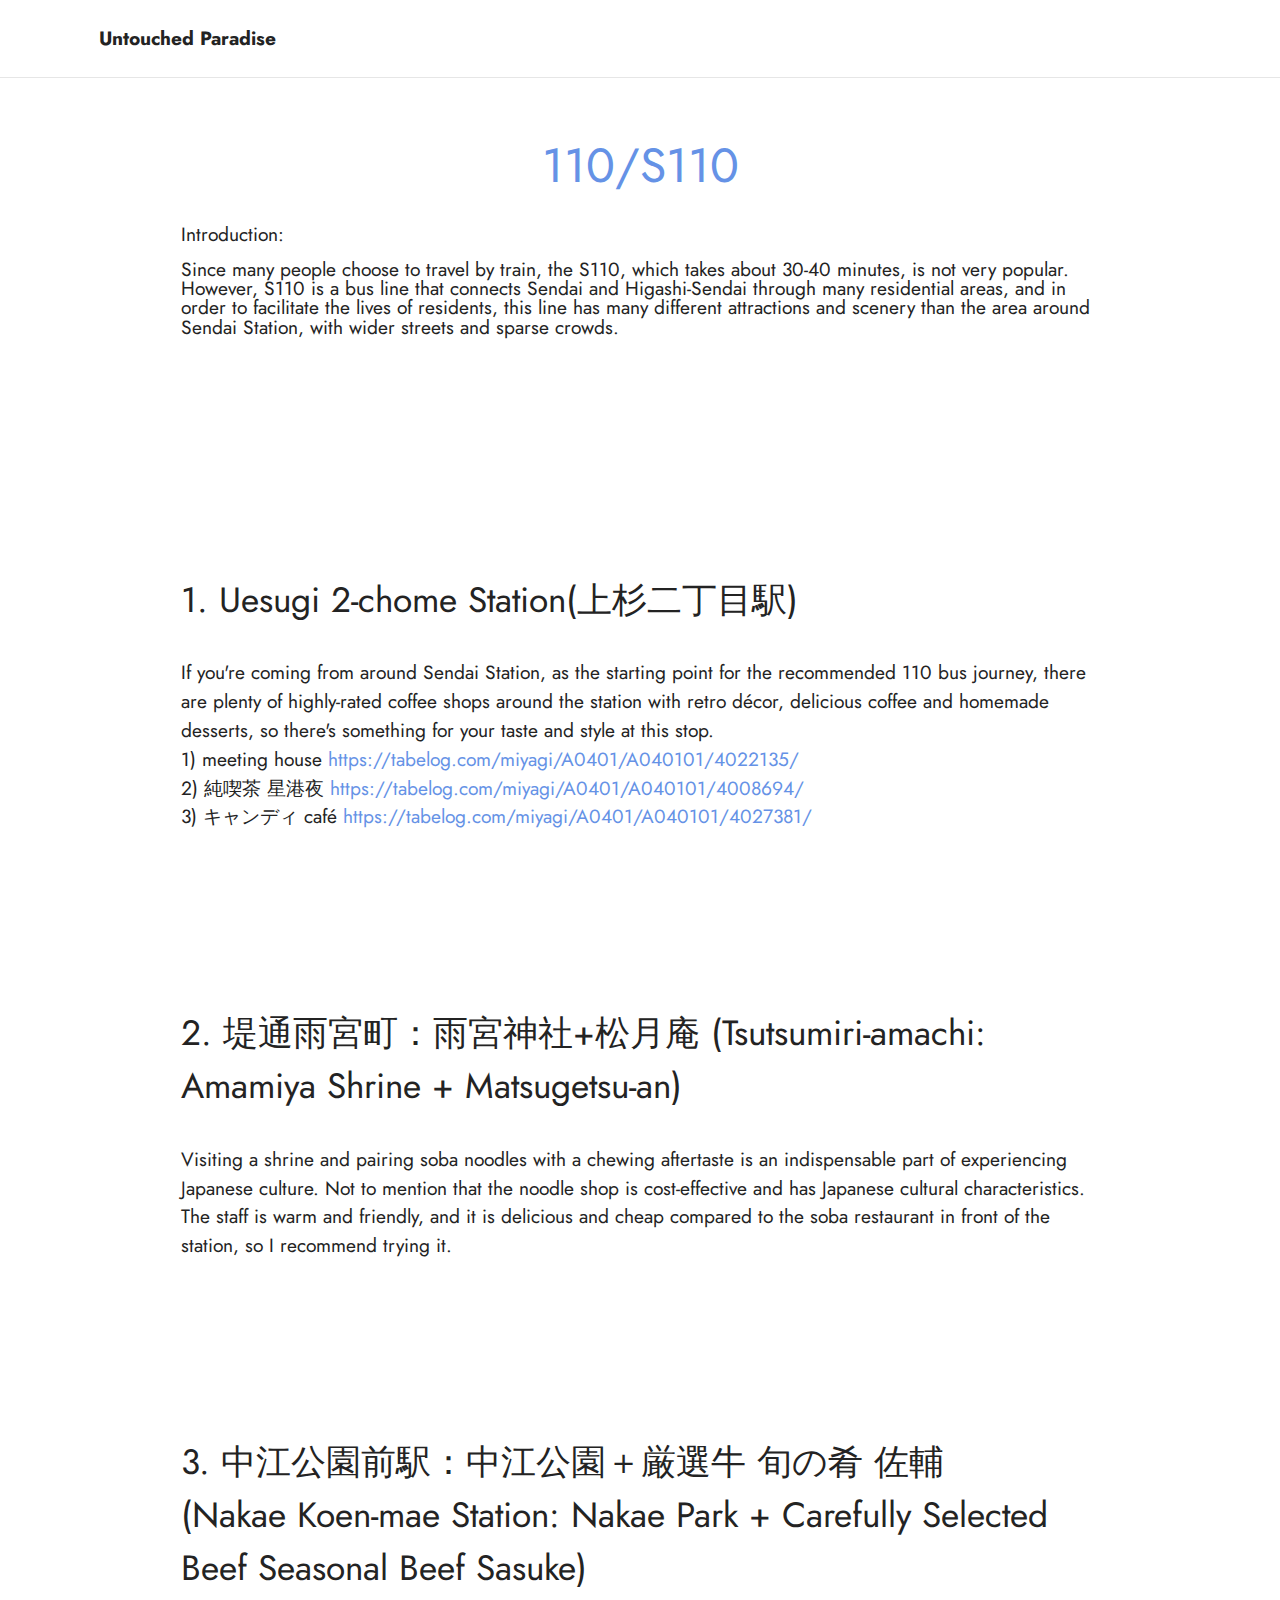
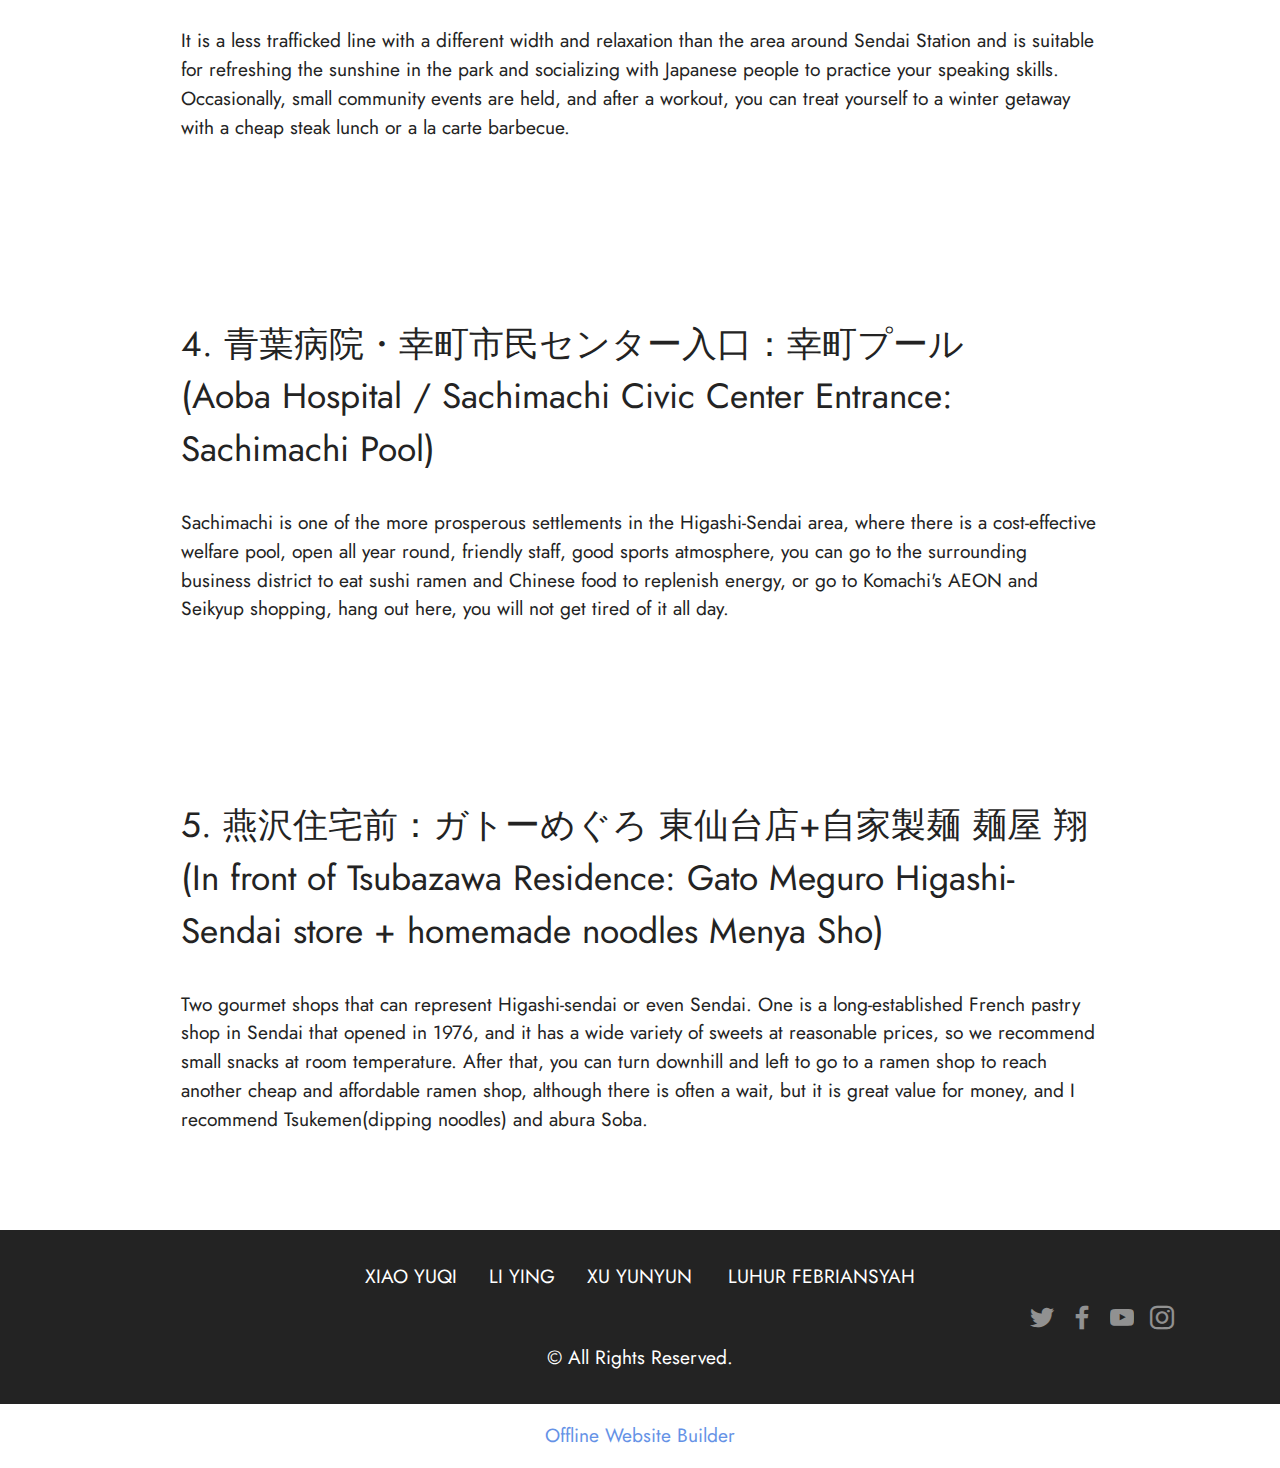
==== 110.html @ 41c0c8b9 "Add files via upload" ====
<!DOCTYPE html>
<html  >
<head>
  <!-- Site made with Mobirise Website Builder v5.6.5, https://mobirise.com -->
  <meta charset="UTF-8">
  <meta http-equiv="X-UA-Compatible" content="IE=edge">
  <meta name="generator" content="Mobirise v5.6.5, mobirise.com">
  <meta name="twitter:card" content="summary_large_image"/>
  <meta name="twitter:image:src" content="">
  <meta property="og:image" content="">
  <meta name="twitter:title" content="110">
  <meta name="viewport" content="width=device-width, initial-scale=1, minimum-scale=1">
  <link rel="shortcut icon" href="assets/images/mbr-181x181.png" type="image/x-icon">
  <meta name="description" content="">
  
  
  <title>110</title>
  <link rel="stylesheet" href="assets/bootstrap/css/bootstrap.min.css">
  <link rel="stylesheet" href="assets/bootstrap/css/bootstrap-grid.min.css">
  <link rel="stylesheet" href="assets/bootstrap/css/bootstrap-reboot.min.css">
  <link rel="stylesheet" href="assets/dropdown/css/style.css">
  <link rel="stylesheet" href="assets/socicon/css/styles.css">
  <link rel="stylesheet" href="assets/theme/css/style.css">
  <link rel="preload" href="https://fonts.googleapis.com/css?family=Jost:100,200,300,400,500,600,700,800,900,100i,200i,300i,400i,500i,600i,700i,800i,900i&display=swap" as="style" onload="this.onload=null;this.rel='stylesheet'">
  <noscript><link rel="stylesheet" href="https://fonts.googleapis.com/css?family=Jost:100,200,300,400,500,600,700,800,900,100i,200i,300i,400i,500i,600i,700i,800i,900i&display=swap"></noscript>
  <link rel="preload" as="style" href="assets/mobirise/css/mbr-additional.css"><link rel="stylesheet" href="assets/mobirise/css/mbr-additional.css" type="text/css">
  
  
  
  
</head>
<body>
  
  <section data-bs-version="5.1" class="menu cid-s48OLK6784" once="menu" id="menu1-2m">
    
    <nav class="navbar navbar-dropdown navbar-fixed-top navbar-expand-lg">
        <div class="container">
            <div class="navbar-brand">
                <span class="navbar-logo">
                    
                        <a href="#top"><img src="assets/images/mbr-181x181.png" alt="" style="height: 3.8rem;"></a>
                    
                </span>
                <span class="navbar-caption-wrap"><a class="navbar-caption text-black text-primary display-7" href="#top">Untouched Paradise</a></span>
            </div>
            <button class="navbar-toggler" type="button" data-toggle="collapse" data-bs-toggle="collapse" data-target="#navbarSupportedContent" data-bs-target="#navbarSupportedContent" aria-controls="navbarNavAltMarkup" aria-expanded="false" aria-label="Toggle navigation">
                <div class="hamburger">
                    <span></span>
                    <span></span>
                    <span></span>
                    <span></span>
                </div>
            </button>
            <div class="collapse navbar-collapse" id="navbarSupportedContent">
                <ul class="navbar-nav nav-dropdown nav-right" data-app-modern-menu="true"><li class="nav-item"><a class="nav-link link text-black text-primary display-4" href="#top">TOP</a></li>
                    <li class="nav-item"><a class="nav-link link text-black text-primary display-4" href="index.html#image2-p">STORY</a></li><li class="nav-item"><a class="nav-link link text-black text-primary display-4" href="index.html#content7-w">MISSION</a></li><li class="nav-item"><a class="nav-link link text-black text-primary display-4" href="index.html#map1-k">MAP</a></li></ul>
                
                
            </div>
        </div>
    </nav>

</section>

<section data-bs-version="5.1" class="content4 cid-u1v7vzjQMa" id="content4-2p">
    
    
    <div class="container">
        <div class="row justify-content-center">
            <div class="title col-md-12 col-lg-10">
                <h3 class="mbr-section-title mbr-fonts-style align-center mb-4 display-2">
                    <strong><a href="https://mb.jorudan.co.jp/os/bus/0403/line/1038.html" class="text-primary">110/S110</a></strong></h3>
                <h4 class="mbr-section-subtitle align-center mbr-fonts-style mb-4 display-7"><p>Introduction:</p><p>Since many people choose to travel by train, the S110, which takes about 30-40 minutes, is not very popular. However, S110 is a bus line that connects Sendai and Higashi-Sendai through many residential areas, and in order to facilitate the lives of residents, this line has many different attractions and scenery than the area around Sendai Station, with wider streets and sparse crowds.</p><div><br></div><p></p></h4>
                
            </div>
        </div>
    </div>
</section>

<section data-bs-version="5.1" class="content5 cid-u1v7sGSRBO" id="content5-2o">
    
    <div class="container">
        <div class="row justify-content-center">
            <div class="col-md-12 col-lg-10">
                
                <h4 class="mbr-section-subtitle mbr-fonts-style mb-4 display-5">1.	Uesugi 2-chome Station(上杉二丁目駅)</h4>
                <p class="mbr-text mbr-fonts-style display-7">If you're coming from around Sendai Station, as the starting point for the recommended 110 bus journey, there are plenty of highly-rated coffee shops around the station with retro décor, delicious coffee and homemade desserts, so there's something for your taste and style at this stop. 
<br>1)	meeting house   <a href="https://tabelog.com/miyagi/A0401/A040101/4022135/" class="text-primary">https://tabelog.com/miyagi/A0401/A040101/4022135/</a>
<br>2)	純喫茶 星港夜   <a href="https://tabelog.com/miyagi/A0401/A040101/4008694/" class="text-primary">https://tabelog.com/miyagi/A0401/A040101/4008694/</a>
<br>3)	キャンディ café   <a href="https://tabelog.com/miyagi/A0401/A040101/4027381/ " class="text-primary">https://tabelog.com/miyagi/A0401/A040101/4027381/&nbsp;</a><br></p>
            </div>
        </div>
    </div>
</section>

<section data-bs-version="5.1" class="content5 cid-u1v7VCJFNZ" id="content5-2q">
    
    <div class="container">
        <div class="row justify-content-center">
            <div class="col-md-12 col-lg-10">
                
                <h4 class="mbr-section-subtitle mbr-fonts-style mb-4 display-5">2.	堤通雨宮町：雨宮神社+松月庵 (Tsutsumiri-amachi: Amamiya Shrine + Matsugetsu-an)</h4>
                <p class="mbr-text mbr-fonts-style display-7">
                    Visiting a shrine and pairing soba noodles with a chewing aftertaste is an indispensable part of experiencing Japanese culture. Not to mention that the noodle shop is cost-effective and has Japanese cultural characteristics. The staff is warm and friendly, and it is delicious and cheap compared to the soba restaurant in front of the station, so I recommend trying it.</p>
            </div>
        </div>
    </div>
</section>

<section data-bs-version="5.1" class="content5 cid-u1v83ZISQ9" id="content5-2r">
    
    <div class="container">
        <div class="row justify-content-center">
            <div class="col-md-12 col-lg-10">
                
                <h4 class="mbr-section-subtitle mbr-fonts-style mb-4 display-5">3.	中江公園前駅：中江公園＋厳選牛 旬の肴 佐輔
<div>(Nakae Koen-mae Station: Nakae Park + Carefully Selected Beef Seasonal Beef Sasuke)</div></h4>
                <p class="mbr-text mbr-fonts-style display-7">
                    It is a less trafficked line with a different width and relaxation than the area around Sendai Station and is suitable for refreshing the sunshine in the park and socializing with Japanese people to practice your speaking skills. Occasionally, small community events are held, and after a workout, you can treat yourself to a winter getaway with a cheap steak lunch or a la carte barbecue. </p>
            </div>
        </div>
    </div>
</section>

<section data-bs-version="5.1" class="content5 cid-u1v8bd5jfB" id="content5-2s">
    
    <div class="container">
        <div class="row justify-content-center">
            <div class="col-md-12 col-lg-10">
                
                <h4 class="mbr-section-subtitle mbr-fonts-style mb-4 display-5">4.	青葉病院・幸町市民センター入口：幸町プール　
<div>(Aoba Hospital / Sachimachi Civic Center Entrance: Sachimachi Pool)</div></h4>
                <p class="mbr-text mbr-fonts-style display-7">
                    Sachimachi is one of the more prosperous settlements in the Higashi-Sendai area, where there is a cost-effective welfare pool, open all year round, friendly staff, good sports atmosphere, you can go to the surrounding business district to eat sushi ramen and Chinese food to replenish energy, or go to Komachi's AEON and Seikyup shopping, hang out here, you will not get tired of it all day.</p>
            </div>
        </div>
    </div>
</section>

<section data-bs-version="5.1" class="content5 cid-u1v8gVzqXH" id="content5-2t">
    
    <div class="container">
        <div class="row justify-content-center">
            <div class="col-md-12 col-lg-10">
                
                <h4 class="mbr-section-subtitle mbr-fonts-style mb-4 display-5">5.	燕沢住宅前：ガトーめぐろ 東仙台店+自家製麺 麺屋 翔
<div>(In front of Tsubazawa Residence: Gato Meguro Higashi-Sendai store + homemade noodles Menya Sho)</div></h4>
                <p class="mbr-text mbr-fonts-style display-7">
                    Two gourmet shops that can represent Higashi-sendai or even Sendai. One is a long-established French pastry shop in Sendai that opened in 1976, and it has a wide variety of sweets at reasonable prices, so we recommend small snacks at room temperature. After that, you can turn downhill and left to go to a ramen shop to reach another cheap and affordable ramen shop, although there is often a wait, but it is great value for money, and I recommend Tsukemen(dipping noodles) and abura Soba.</p>
            </div>
        </div>
    </div>
</section>

<section data-bs-version="5.1" class="footer3 cid-s48P1Icc8J" once="footers" id="footer3-2n">

    

    

    <div class="container">
        <div class="media-container-row align-center mbr-white">
            <div class="row row-links">
                <ul class="foot-menu">
                    
                    
                    
                    
                    
                <li class="foot-menu-item mbr-fonts-style display-7">XIAO YUQI
</li><li class="foot-menu-item mbr-fonts-style display-7">LI YING
</li><li class="foot-menu-item mbr-fonts-style display-7">XU YUNYUN&nbsp; &nbsp; &nbsp; LUHUR FEBRIANSYAH</li></ul>
            </div>
            <div class="row social-row">
                <div class="social-list align-right pb-2">
                    
                    
                    
                    
                    
                    
                <div class="soc-item">
                        <a href="https://twitter.com/mobirise" target="_blank">
                            <span class="socicon-twitter socicon mbr-iconfont mbr-iconfont-social"></span>
                        </a>
                    </div><div class="soc-item">
                        <a href="https://www.facebook.com/" target="_blank">
                            <span class="mbr-iconfont mbr-iconfont-social socicon-facebook socicon"></span>
                        </a>
                    </div><div class="soc-item">
                        <a href="https://www.youtube.com/" target="_blank">
                            <span class="mbr-iconfont mbr-iconfont-social socicon-youtube socicon"></span>
                        </a>
                    </div><div class="soc-item">
                        <a href="https://instagram.com" target="_blank">
                            <span class="mbr-iconfont mbr-iconfont-social socicon-instagram socicon"></span>
                        </a>
                    </div></div>
            </div>
            <div class="row row-copirayt">
                <p class="mbr-text mb-0 mbr-fonts-style mbr-white align-center display-7">
                    © All Rights Reserved.
                </p>
            </div>
        </div>
    </div>
</section><section class="display-7" style="padding: 0;align-items: center;justify-content: center;flex-wrap: wrap;    align-content: center;display: flex;position: relative;height: 4rem;"><a href="https://mobiri.se/2758555" style="flex: 1 1;height: 4rem;position: absolute;width: 100%;z-index: 1;"><img alt="" style="height: 4rem;" src="[data-uri]"></a><p style="margin: 0;text-align: center;" class="display-7">&#8204;</p><a style="z-index:1" href="https://mobirise.com/offline-website-builder.html">Offline Website Builder</a></section><script src="assets/bootstrap/js/bootstrap.bundle.min.js"></script>  <script src="assets/smoothscroll/smooth-scroll.js"></script>  <script src="assets/ytplayer/index.js"></script>  <script src="assets/dropdown/js/navbar-dropdown.js"></script>  <script src="assets/theme/js/script.js"></script>  
  
  
</body>
</html>
---- assets/dropdown/css/style.css ----
.navbar-dropdown {
  left: 0;
  padding: 0;
  position: absolute;
  right: 0;
  top: 0;
  transition: all 0.45s ease;
  z-index: 1030;
  background: #282828; }
  .navbar-dropdown .navbar-logo {
    margin-right: 0.8rem;
    transition: margin 0.3s ease-in-out;
    vertical-align: middle; }
    .navbar-dropdown .navbar-logo img {
      height: 3.125rem;
      transition: all 0.3s ease-in-out; }
    .navbar-dropdown .navbar-logo.mbr-iconfont {
      font-size: 3.125rem;
      line-height: 3.125rem; }
  .navbar-dropdown .navbar-caption {
    font-weight: 700;
    white-space: normal;
    vertical-align: -4px;
    line-height: 3.125rem !important; }
    .navbar-dropdown .navbar-caption, .navbar-dropdown .navbar-caption:hover {
      color: inherit;
      text-decoration: none; }
  .navbar-dropdown .mbr-iconfont + .navbar-caption {
    vertical-align: -1px; }
  .navbar-dropdown.navbar-fixed-top {
    position: fixed; }
  .navbar-dropdown .navbar-brand span {
    vertical-align: -4px; }
  .navbar-dropdown.bg-color.transparent {
    background: none; }
  .navbar-dropdown.navbar-short .navbar-brand {
    padding: 0.625rem 0; }
    .navbar-dropdown.navbar-short .navbar-brand span {
      vertical-align: -1px; }
  .navbar-dropdown.navbar-short .navbar-caption {
    line-height: 2.375rem !important;
    vertical-align: -2px; }
  .navbar-dropdown.navbar-short .navbar-logo {
    margin-right: 0.5rem; }
    .navbar-dropdown.navbar-short .navbar-logo img {
      height: 2.375rem; }
    .navbar-dropdown.navbar-short .navbar-logo.mbr-iconfont {
      font-size: 2.375rem;
      line-height: 2.375rem; }
  .navbar-dropdown.navbar-short .mbr-table-cell {
    height: 3.625rem; }
  .navbar-dropdown .navbar-close {
    left: 0.6875rem;
    position: fixed;
    top: 0.75rem;
    z-index: 1000; }
  .navbar-dropdown .hamburger-icon {
    content: "";
    display: inline-block;
    vertical-align: middle;
    width: 16px;
    -webkit-box-shadow: 0 -6px 0 1px #282828,0 0 0 1px #282828,0 6px 0 1px #282828;
    -moz-box-shadow: 0 -6px 0 1px #282828,0 0 0 1px #282828,0 6px 0 1px #282828;
    box-shadow: 0 -6px 0 1px #282828,0 0 0 1px #282828,0 6px 0 1px #282828; }

.dropdown-menu .dropdown-toggle[data-toggle="dropdown-submenu"]::after {
  border-bottom: 0.35em solid transparent;
  border-left: 0.35em solid;
  border-right: 0;
  border-top: 0.35em solid transparent;
  margin-left: 0.3rem; }

.dropdown-menu .dropdown-item:focus {
  outline: 0; }

.nav-dropdown {
  font-size: 0.75rem;
  font-weight: 500;
  height: auto !important; }
  .nav-dropdown .nav-btn {
    padding-left: 1rem; }
  .nav-dropdown .link {
    margin: .667em 1.667em;
    font-weight: 500;
    padding: 0;
    transition: color .2s ease-in-out; }
    .nav-dropdown .link.dropdown-toggle {
      margin-right: 2.583em; }
      .nav-dropdown .link.dropdown-toggle::after {
        margin-left: .25rem;
        border-top: 0.35em solid;
        border-right: 0.35em solid transparent;
        border-left: 0.35em solid transparent;
        border-bottom: 0; }
      .nav-dropdown .link.dropdown-toggle[aria-expanded="true"] {
        margin: 0;
        padding: 0.667em 3.263em  0.667em 1.667em; }
  .nav-dropdown .link::after,
  .nav-dropdown .dropdown-item::after {
    color: inherit; }
  .nav-dropdown .btn {
    font-size: 0.75rem;
    font-weight: 700;
    letter-spacing: 0;
    margin-bottom: 0;
    padding-left: 1.25rem;
    padding-right: 1.25rem; }
  .nav-dropdown .dropdown-menu {
    border-radius: 0;
    border: 0;
    left: 0;
    margin: 0;
    padding-bottom: 1.25rem;
    padding-top: 1.25rem;
    position: relative; }
  .nav-dropdown .dropdown-submenu {
    margin-left: 0.125rem;
    top: 0; }
  .nav-dropdown .dropdown-item {
    font-weight: 500;
    line-height: 2;
    padding: 0.3846em 4.615em 0.3846em 1.5385em;
    position: relative;
    transition: color .2s ease-in-out, background-color .2s ease-in-out; }
    .nav-dropdown .dropdown-item::after {
      margin-top: -0.3077em;
      position: absolute;
      right: 1.1538em;
      top: 50%; }
    .nav-dropdown .dropdown-item:focus, .nav-dropdown .dropdown-item:hover {
      background: none; }

@media (max-width: 767px) {
  .nav-dropdown.navbar-toggleable-sm {
    bottom: 0;
    display: none;
    left: 0;
    overflow-x: hidden;
    position: fixed;
    top: 0;
    transform: translateX(-100%);
    -ms-transform: translateX(-100%);
    -webkit-transform: translateX(-100%);
    width: 18.75rem;
    z-index: 999; } }
.nav-dropdown.navbar-toggleable-xl {
  bottom: 0;
  display: none;
  left: 0;
  overflow-x: hidden;
  position: fixed;
  top: 0;
  transform: translateX(-100%);
  -ms-transform: translateX(-100%);
  -webkit-transform: translateX(-100%);
  width: 18.75rem;
  z-index: 999; }

.nav-dropdown-sm {
  display: block !important;
  overflow-x: hidden;
  overflow: auto;
  padding-top: 3.875rem; }
  .nav-dropdown-sm::after {
    content: "";
    display: block;
    height: 3rem;
    width: 100%; }
  .nav-dropdown-sm.collapse.in ~ .navbar-close {
    display: block !important; }
  .nav-dropdown-sm.collapsing, .nav-dropdown-sm.collapse.in {
    transform: translateX(0);
    -ms-transform: translateX(0);
    -webkit-transform: translateX(0);
    transition: all 0.25s ease-out;
    -webkit-transition: all 0.25s ease-out;
    background: #282828; }
  .nav-dropdown-sm.collapsing[aria-expanded="false"] {
    transform: translateX(-100%);
    -ms-transform: translateX(-100%);
    -webkit-transform: translateX(-100%); }
  .nav-dropdown-sm .nav-item {
    display: block;
    margin-left: 0 !important;
    padding-left: 0; }
  .nav-dropdown-sm .link,
  .nav-dropdown-sm .dropdown-item {
    border-top: 1px dotted rgba(255, 255, 255, 0.1);
    font-size: 0.8125rem;
    line-height: 1.6;
    margin: 0 !important;
    padding: 0.875rem 2.4rem 0.875rem 1.5625rem !important;
    position: relative;
    white-space: normal; }
    .nav-dropdown-sm .link:focus, .nav-dropdown-sm .link:hover,
    .nav-dropdown-sm .dropdown-item:focus,
    .nav-dropdown-sm .dropdown-item:hover {
      background: rgba(0, 0, 0, 0.2) !important;
      color: #c0a375; }
  .nav-dropdown-sm .nav-btn {
    position: relative;
    padding: 1.5625rem 1.5625rem 0 1.5625rem; }
    .nav-dropdown-sm .nav-btn::before {
      border-top: 1px dotted rgba(255, 255, 255, 0.1);
      content: "";
      left: 0;
      position: absolute;
      top: 0;
      width: 100%; }
    .nav-dropdown-sm .nav-btn + .nav-btn {
      padding-top: 0.625rem; }
      .nav-dropdown-sm .nav-btn + .nav-btn::before {
        display: none; }
  .nav-dropdown-sm .btn {
    padding: 0.625rem 0; }
  .nav-dropdown-sm .dropdown-toggle[data-toggle="dropdown-submenu"]::after {
    margin-left: .25rem;
    border-top: 0.35em solid;
    border-right: 0.35em solid transparent;
    border-left: 0.35em solid transparent;
    border-bottom: 0; }
  .nav-dropdown-sm .dropdown-toggle[data-toggle="dropdown-submenu"][aria-expanded="true"]::after {
    border-top: 0;
    border-right: 0.35em solid transparent;
    border-left: 0.35em solid transparent;
    border-bottom: 0.35em solid; }
  .nav-dropdown-sm .dropdown-menu {
    margin: 0;
    padding: 0;
    position: relative;
    top: 0;
    left: 0;
    width: 100%;
    border: 0;
    float: none;
    border-radius: 0;
    background: none; }
  .nav-dropdown-sm .dropdown-submenu {
    left: 100%;
    margin-left: 0.125rem;
    margin-top: -1.25rem;
    top: 0; }

.navbar-toggleable-sm .nav-dropdown .dropdown-menu {
  position: absolute; }

.navbar-toggleable-sm .nav-dropdown .dropdown-submenu {
  left: 100%;
  margin-left: 0.125rem;
  margin-top: -1.25rem;
  top: 0; }

.navbar-toggleable-sm.opened .nav-dropdown .dropdown-menu {
  position: relative; }

.navbar-toggleable-sm.opened .nav-dropdown .dropdown-submenu {
  left: 0;
  margin-left: 00rem;
  margin-top: 0rem;
  top: 0; }

.is-builder .nav-dropdown.collapsing {
  transition: none !important; }
---- assets/socicon/css/styles.css ----
@charset "UTF-8";

@font-face {
  font-family: 'Socicon';
  src:  url('../fonts/socicon.eot');
  src:  url('../fonts/socicon.eot?#iefix') format('embedded-opentype'),
    url('../fonts/socicon.woff2') format('woff2'),
    url('../fonts/socicon.ttf') format('truetype'),
    url('../fonts/socicon.woff') format('woff'),
    url('../fonts/socicon.svg#socicon') format('svg');
  font-weight: normal;
  font-style: normal;
  font-display: swap;
}

[data-icon]:before {
  font-family: "socicon" !important;
  content: attr(data-icon);
  font-style: normal !important;
  font-weight: normal !important;
  font-variant: normal !important;
  text-transform: none !important;
  speak: none;
  line-height: 1;
  -webkit-font-smoothing: antialiased;
  -moz-osx-font-smoothing: grayscale;
}

[class^="socicon-"], [class*=" socicon-"] {
  /* use !important to prevent issues with browser extensions that change fonts */
  font-family: 'Socicon' !important;
  speak: none;
  font-style: normal;
  font-weight: normal;
  font-variant: normal;
  text-transform: none;
  line-height: 1;

  /* Better Font Rendering =========== */
  -webkit-font-smoothing: antialiased;
  -moz-osx-font-smoothing: grayscale;
}

.socicon-eitaa:before {
  content: "\e97c";
}
.socicon-soroush:before {
  content: "\e97d";
}
.socicon-bale:before {
  content: "\e97e";
}
.socicon-zazzle:before {
  content: "\e97b";
}
.socicon-society6:before {
  content: "\e97a";
}
.socicon-redbubble:before {
  content: "\e979";
}
.socicon-avvo:before {
  content: "\e978";
}
.socicon-stitcher:before {
  content: "\e977";
}
.socicon-googlehangouts:before {
  content: "\e974";
}
.socicon-dlive:before {
  content: "\e975";
}
.socicon-vsco:before {
  content: "\e976";
}
.socicon-flipboard:before {
  content: "\e973";
}
.socicon-ubuntu:before {
  content: "\e958";
}
.socicon-artstation:before {
  content: "\e959";
}
.socicon-invision:before {
  content: "\e95a";
}
.socicon-torial:before {
  content: "\e95b";
}
.socicon-collectorz:before {
  content: "\e95c";
}
.socicon-seenthis:before {
  content: "\e95d";
}
.socicon-googleplaymusic:before {
  content: "\e95e";
}
.socicon-debian:before {
  content: "\e95f";
}
.socicon-filmfreeway:before {
  content: "\e960";
}
.socicon-gnome:before {
  content: "\e961";
}
.socicon-itchio:before {
  content: "\e962";
}
.socicon-jamendo:before {
  content: "\e963";
}
.socicon-mix:before {
  content: "\e964";
}
.socicon-sharepoint:before {
  content: "\e965";
}
.socicon-tinder:before {
  content: "\e966";
}
.socicon-windguru:before {
  content: "\e967";
}
.socicon-cdbaby:before {
  content: "\e968";
}
.socicon-elementaryos:before {
  content: "\e969";
}
.socicon-stage32:before {
  content: "\e96a";
}
.socicon-tiktok:before {
  content: "\e96b";
}
.socicon-gitter:before {
  content: "\e96c";
}
.socicon-letterboxd:before {
  content: "\e96d";
}
.socicon-threema:before {
  content: "\e96e";
}
.socicon-splice:before {
  content: "\e96f";
}
.socicon-metapop:before {
  content: "\e970";
}
.socicon-naver:before {
  content: "\e971";
}
.socicon-remote:before {
  content: "\e972";
}
.socicon-internet:before {
  content: "\e957";
}
.socicon-moddb:before {
  content: "\e94b";
}
.socicon-indiedb:before {
  content: "\e94c";
}
.socicon-traxsource:before {
  content: "\e94d";
}
.socicon-gamefor:before {
  content: "\e94e";
}
.socicon-pixiv:before {
  content: "\e94f";
}
.socicon-myanimelist:before {
  content: "\e950";
}
.socicon-blackberry:before {
  content: "\e951";
}
.socicon-wickr:before {
  content: "\e952";
}
.socicon-spip:before {
  content: "\e953";
}
.socicon-napster:before {
  content: "\e954";
}
.socicon-beatport:before {
  content: "\e955";
}
.socicon-hackerone:before {
  content: "\e956";
}
.socicon-hackernews:before {
  content: "\e946";
}
.socicon-smashwords:before {
  content: "\e947";
}
.socicon-kobo:before {
  content: "\e948";
}
.socicon-bookbub:before {
  content: "\e949";
}
.socicon-mailru:before {
  content: "\e94a";
}
.socicon-gitlab:before {
  content: "\e945";
}
.socicon-instructables:before {
  content: "\e944";
}
.socicon-portfolio:before {
  content: "\e943";
}
.socicon-codered:before {
  content: "\e940";
}
.socicon-origin:before {
  content: "\e941";
}
.socicon-nextdoor:before {
  content: "\e942";
}
.socicon-udemy:before {
  content: "\e93f";
}
.socicon-livemaster:before {
  content: "\e93e";
}
.socicon-crunchbase:before {
  content: "\e93b";
}
.socicon-homefy:before {
  content: "\e93c";
}
.socicon-calendly:before {
  content: "\e93d";
}
.socicon-realtor:before {
  content: "\e90f";
}
.socicon-tidal:before {
  content: "\e910";
}
.socicon-qobuz:before {
  content: "\e911";
}
.socicon-natgeo:before {
  content: "\e912";
}
.socicon-mastodon:before {
  content: "\e913";
}
.socicon-unsplash:before {
  content: "\e914";
}
.socicon-homeadvisor:before {
  content: "\e915";
}
.socicon-angieslist:before {
  content: "\e916";
}
.socicon-codepen:before {
  content: "\e917";
}
.socicon-slack:before {
  content: "\e918";
}
.socicon-openaigym:before {
  content: "\e919";
}
.socicon-logmein:before {
  content: "\e91a";
}
.socicon-fiverr:before {
  content: "\e91b";
}
.socicon-gotomeeting:before {
  content: "\e91c";
}
.socicon-aliexpress:before {
  content: "\e91d";
}
.socicon-guru:before {
  content: "\e91e";
}
.socicon-appstore:before {
  content: "\e91f";
}
.socicon-homes:before {
  content: "\e920";
}
.socicon-zoom:before {
  content: "\e921";
}
.socicon-alibaba:before {
  content: "\e922";
}
.socicon-craigslist:before {
  content: "\e923";
}
.socicon-wix:before {
  content: "\e924";
}
.socicon-redfin:before {
  content: "\e925";
}
.socicon-googlecalendar:before {
  content: "\e926";
}
.socicon-shopify:before {
  content: "\e927";
}
.socicon-freelancer:before {
  content: "\e928";
}
.socicon-seedrs:before {
  content: "\e929";
}
.socicon-bing:before {
  content: "\e92a";
}
.socicon-doodle:before {
  content: "\e92b";
}
.socicon-bonanza:before {
  content: "\e92c";
}
.socicon-squarespace:before {
  content: "\e92d";
}
.socicon-toptal:before {
  content: "\e92e";
}
.socicon-gust:before {
  content: "\e92f";
}
.socicon-ask:before {
  content: "\e930";
}
.socicon-trulia:before {
  content: "\e931";
}
.socicon-loomly:before {
  content: "\e932";
}
.socicon-ghost:before {
  content: "\e933";
}
.socicon-upwork:before {
  content: "\e934";
}
.socicon-fundable:before {
  content: "\e935";
}
.socicon-booking:before {
  content: "\e936";
}
.socicon-googlemaps:before {
  content: "\e937";
}
.socicon-zillow:before {
  content: "\e938";
}
.socicon-niconico:before {
  content: "\e939";
}
.socicon-toneden:before {
  content: "\e93a";
}
.socicon-augment:before {
  content: "\e908";
}
.socicon-bitbucket:before {
  content: "\e909";
}
.socicon-fyuse:before {
  content: "\e90a";
}
.socicon-yt-gaming:before {
  content: "\e90b";
}
.socicon-sketchfab:before {
  content: "\e90c";
}
.socicon-mobcrush:before {
  content: "\e90d";
}
.socicon-microsoft:before {
  content: "\e90e";
}
.socicon-pandora:before {
  content: "\e907";
}
.socicon-messenger:before {
  content: "\e906";
}
.socicon-gamewisp:before {
  content: "\e905";
}
.socicon-bloglovin:before {
  content: "\e904";
}
.socicon-tunein:before {
  content: "\e903";
}
.socicon-gamejolt:before {
  content: "\e901";
}
.socicon-trello:before {
  content: "\e902";
}
.socicon-spreadshirt:before {
  content: "\e900";
}
.socicon-500px:before {
  content: "\e000";
}
.socicon-8tracks:before {
  content: "\e001";
}
.socicon-airbnb:before {
  content: "\e002";
}
.socicon-alliance:before {
  content: "\e003";
}
.socicon-amazon:before {
  content: "\e004";
}
.socicon-amplement:before {
  content: "\e005";
}
.socicon-android:before {
  content: "\e006";
}
.socicon-angellist:before {
  content: "\e007";
}
.socicon-apple:before {
  content: "\e008";
}
.socicon-appnet:before {
  content: "\e009";
}
.socicon-baidu:before {
  content: "\e00a";
}
.socicon-bandcamp:before {
  content: "\e00b";
}
.socicon-battlenet:before {
  content: "\e00c";
}
.socicon-mixer:before {
  content: "\e00d";
}
.socicon-bebee:before {
  content: "\e00e";
}
.socicon-bebo:before {
  content: "\e00f";
}
.socicon-behance:before {
  content: "\e010";
}
.socicon-blizzard:before {
  content: "\e011";
}
.socicon-blogger:before {
  content: "\e012";
}
.socicon-buffer:before {
  content: "\e013";
}
.socicon-chrome:before {
  content: "\e014";
}
.socicon-coderwall:before {
  content: "\e015";
}
.socicon-curse:before {
  content: "\e016";
}
.socicon-dailymotion:before {
  content: "\e017";
}
.socicon-deezer:before {
  content: "\e018";
}
.socicon-delicious:before {
  content: "\e019";
}
.socicon-deviantart:before {
  content: "\e01a";
}
.socicon-diablo:before {
  content: "\e01b";
}
.socicon-digg:before {
  content: "\e01c";
}
.socicon-discord:before {
  content: "\e01d";
}
.socicon-disqus:before {
  content: "\e01e";
}
.socicon-douban:before {
  content: "\e01f";
}
.socicon-draugiem:before {
  content: "\e020";
}
.socicon-dribbble:before {
  content: "\e021";
}
.socicon-drupal:before {
  content: "\e022";
}
.socicon-ebay:before {
  content: "\e023";
}
.socicon-ello:before {
  content: "\e024";
}
.socicon-endomodo:before {
  content: "\e025";
}
.socicon-envato:before {
  content: "\e026";
}
.socicon-etsy:before {
  content: "\e027";
}
.socicon-facebook:before {
  content: "\e028";
}
.socicon-feedburner:before {
  content: "\e029";
}
.socicon-filmweb:before {
  content: "\e02a";
}
.socicon-firefox:before {
  content: "\e02b";
}
.socicon-flattr:before {
  content: "\e02c";
}
.socicon-flickr:before {
  content: "\e02d";
}
.socicon-formulr:before {
  content: "\e02e";
}
.socicon-forrst:before {
  content: "\e02f";
}
.socicon-foursquare:before {
  content: "\e030";
}
.socicon-friendfeed:before {
  content: "\e031";
}
.socicon-github:before {
  content: "\e032";
}
.socicon-goodreads:before {
  content: "\e033";
}
.socicon-google:before {
  content: "\e034";
}
.socicon-googlescholar:before {
  content: "\e035";
}
.socicon-googlegroups:before {
  content: "\e036";
}
.socicon-googlephotos:before {
  content: "\e037";
}
.socicon-googleplus:before {
  content: "\e038";
}
.socicon-grooveshark:before {
  content: "\e039";
}
.socicon-hackerrank:before {
  content: "\e03a";
}
.socicon-hearthstone:before {
  content: "\e03b";
}
.socicon-hellocoton:before {
  content: "\e03c";
}
.socicon-heroes:before {
  content: "\e03d";
}
.socicon-smashcast:before {
  content: "\e03e";
}
.socicon-horde:before {
  content: "\e03f";
}
.socicon-houzz:before {
  content: "\e040";
}
.socicon-icq:before {
  content: "\e041";
}
.socicon-identica:before {
  content: "\e042";
}
.socicon-imdb:before {
  content: "\e043";
}
.socicon-instagram:before {
  content: "\e044";
}
.socicon-issuu:before {
  content: "\e045";
}
.socicon-istock:before {
  content: "\e046";
}
.socicon-itunes:before {
  content: "\e047";
}
.socicon-keybase:before {
  content: "\e048";
}
.socicon-lanyrd:before {
  content: "\e049";
}
.socicon-lastfm:before {
  content: "\e04a";
}
.socicon-line:before {
  content: "\e04b";
}
.socicon-linkedin:before {
  content: "\e04c";
}
.socicon-livejournal:before {
  content: "\e04d";
}
.socicon-lyft:before {
  content: "\e04e";
}
.socicon-macos:before {
  content: "\e04f";
}
.socicon-mail:before {
  content: "\e050";
}
.socicon-medium:before {
  content: "\e051";
}
.socicon-meetup:before {
  content: "\e052";
}
.socicon-mixcloud:before {
  content: "\e053";
}
.socicon-modelmayhem:before {
  content: "\e054";
}
.socicon-mumble:before {
  content: "\e055";
}
.socicon-myspace:before {
  content: "\e056";
}
.socicon-newsvine:before {
  content: "\e057";
}
.socicon-nintendo:before {
  content: "\e058";
}
.socicon-npm:before {
  content: "\e059";
}
.socicon-odnoklassniki:before {
  content: "\e05a";
}
.socicon-openid:before {
  content: "\e05b";
}
.socicon-opera:before {
  content: "\e05c";
}
.socicon-outlook:before {
  content: "\e05d";
}
.socicon-overwatch:before {
  content: "\e05e";
}
.socicon-patreon:before {
  content: "\e05f";
}
.socicon-paypal:before {
  content: "\e060";
}
.socicon-periscope:before {
  content: "\e061";
}
.socicon-persona:before {
  content: "\e062";
}
.socicon-pinterest:before {
  content: "\e063";
}
.socicon-play:before {
  content: "\e064";
}
.socicon-player:before {
  content: "\e065";
}
.socicon-playstation:before {
  content: "\e066";
}
.socicon-pocket:before {
  content: "\e067";
}
.socicon-qq:before {
  content: "\e068";
}
.socicon-quora:before {
  content: "\e069";
}
.socicon-raidcall:before {
  content: "\e06a";
}
.socicon-ravelry:before {
  content: "\e06b";
}
.socicon-reddit:before {
  content: "\e06c";
}
.socicon-renren:before {
  content: "\e06d";
}
.socicon-researchgate:before {
  content: "\e06e";
}
.socicon-residentadvisor:before {
  content: "\e06f";
}
.socicon-reverbnation:before {
  content: "\e070";
}
.socicon-rss:before {
  content: "\e071";
}
.socicon-sharethis:before {
  content: "\e072";
}
.socicon-skype:before {
  content: "\e073";
}
.socicon-slideshare:before {
  content: "\e074";
}
.socicon-smugmug:before {
  content: "\e075";
}
.socicon-snapchat:before {
  content: "\e076";
}
.socicon-songkick:before {
  content: "\e077";
}
.socicon-soundcloud:before {
  content: "\e078";
}
.socicon-spotify:before {
  content: "\e079";
}
.socicon-stackexchange:before {
  content: "\e07a";
}
.socicon-stackoverflow:before {
  content: "\e07b";
}
.socicon-starcraft:before {
  content: "\e07c";
}
.socicon-stayfriends:before {
  content: "\e07d";
}
.socicon-steam:before {
  content: "\e07e";
}
.socicon-storehouse:before {
  content: "\e07f";
}
.socicon-strava:before {
  content: "\e080";
}
.socicon-streamjar:before {
  content: "\e081";
}
.socicon-stumbleupon:before {
  content: "\e082";
}
.socicon-swarm:before {
  content: "\e083";
}
.socicon-teamspeak:before {
  content: "\e084";
}
.socicon-teamviewer:before {
  content: "\e085";
}
.socicon-technorati:before {
  content: "\e086";
}
.socicon-telegram:before {
  content: "\e087";
}
.socicon-tripadvisor:before {
  content: "\e088";
}
.socicon-tripit:before {
  content: "\e089";
}
.socicon-triplej:before {
  content: "\e08a";
}
.socicon-tumblr:before {
  content: "\e08b";
}
.socicon-twitch:before {
  content: "\e08c";
}
.socicon-twitter:before {
  content: "\e08d";
}
.socicon-uber:before {
  content: "\e08e";
}
.socicon-ventrilo:before {
  content: "\e08f";
}
.socicon-viadeo:before {
  content: "\e090";
}
.socicon-viber:before {
  content: "\e091";
}
.socicon-viewbug:before {
  content: "\e092";
}
.socicon-vimeo:before {
  content: "\e093";
}
.socicon-vine:before {
  content: "\e094";
}
.socicon-vkontakte:before {
  content: "\e095";
}
.socicon-warcraft:before {
  content: "\e096";
}
.socicon-wechat:before {
  content: "\e097";
}
.socicon-weibo:before {
  content: "\e098";
}
.socicon-whatsapp:before {
  content: "\e099";
}
.socicon-wikipedia:before {
  content: "\e09a";
}
.socicon-windows:before {
  content: "\e09b";
}
.socicon-wordpress:before {
  content: "\e09c";
}
.socicon-wykop:before {
  content: "\e09d";
}
.socicon-xbox:before {
  content: "\e09e";
}
.socicon-xing:before {
  content: "\e09f";
}
.socicon-yahoo:before {
  content: "\e0a0";
}
.socicon-yammer:before {
  content: "\e0a1";
}
.socicon-yandex:before {
  content: "\e0a2";
}
.socicon-yelp:before {
  content: "\e0a3";
}
.socicon-younow:before {
  content: "\e0a4";
}
.socicon-youtube:before {
  content: "\e0a5";
}
.socicon-zapier:before {
  content: "\e0a6";
}
.socicon-zerply:before {
  content: "\e0a7";
}
.socicon-zomato:before {
  content: "\e0a8";
}
.socicon-zynga:before {
  content: "\e0a9";
}
---- assets/theme/css/style.css ----
@charset "UTF-8";
section {
  background-color: #ffffff;
}

body {
  font-style: normal;
  line-height: 1.5;
  font-weight: 400;
  color: #232323;
  position: relative;
}

button {
  background-color: transparent;
  border-color: transparent;
}

section,
.container,
.container-fluid {
  position: relative;
  word-wrap: break-word;
}

a.mbr-iconfont:hover {
  text-decoration: none;
}

.article .lead p,
.article .lead ul,
.article .lead ol,
.article .lead pre,
.article .lead blockquote {
  margin-bottom: 0;
}

a {
  font-style: normal;
  font-weight: 400;
  cursor: pointer;
}
a, a:hover {
  text-decoration: none;
}

.mbr-section-title {
  font-style: normal;
  line-height: 1.3;
}

.mbr-section-subtitle {
  line-height: 1.3;
}

.mbr-text {
  font-style: normal;
  line-height: 1.7;
}

h1,
h2,
h3,
h4,
h5,
h6,
.display-1,
.display-2,
.display-4,
.display-5,
.display-7,
span,
p,
a {
  line-height: 1;
  word-break: break-word;
  word-wrap: break-word;
  font-weight: 400;
}

b,
strong {
  font-weight: bold;
}

input:-webkit-autofill, input:-webkit-autofill:hover, input:-webkit-autofill:focus, input:-webkit-autofill:active {
  transition-delay: 9999s;
  -webkit-transition-property: background-color, color;
  transition-property: background-color, color;
}

textarea[type=hidden] {
  display: none;
}

section {
  background-position: 50% 50%;
  background-repeat: no-repeat;
  background-size: cover;
}
section .mbr-background-video,
section .mbr-background-video-preview {
  position: absolute;
  bottom: 0;
  left: 0;
  right: 0;
  top: 0;
}

.hidden {
  visibility: hidden;
}

.mbr-z-index20 {
  z-index: 20;
}

/*! Base colors */
.mbr-white {
  color: #ffffff;
}

.mbr-black {
  color: #111111;
}

.mbr-bg-white {
  background-color: #ffffff;
}

.mbr-bg-black {
  background-color: #000000;
}

/*! Text-aligns */
.align-left {
  text-align: left;
}

.align-center {
  text-align: center;
}

.align-right {
  text-align: right;
}

/*! Font-weight  */
.mbr-light {
  font-weight: 300;
}

.mbr-regular {
  font-weight: 400;
}

.mbr-semibold {
  font-weight: 500;
}

.mbr-bold {
  font-weight: 700;
}

/*! Media  */
.media-content {
  flex-basis: 100%;
}

.media-container-row {
  display: flex;
  flex-direction: row;
  flex-wrap: wrap;
  justify-content: center;
  align-content: center;
  align-items: start;
}
.media-container-row .media-size-item {
  width: 400px;
}

.media-container-column {
  display: flex;
  flex-direction: column;
  flex-wrap: wrap;
  justify-content: center;
  align-content: center;
  align-items: stretch;
}
.media-container-column > * {
  width: 100%;
}

@media (min-width: 992px) {
  .media-container-row {
    flex-wrap: nowrap;
  }
}
figure {
  margin-bottom: 0;
  overflow: hidden;
}

figure[mbr-media-size] {
  transition: width 0.1s;
}

img,
iframe {
  display: block;
  width: 100%;
}

.card {
  background-color: transparent;
  border: none;
}

.card-box {
  width: 100%;
}

.card-img {
  text-align: center;
  flex-shrink: 0;
  -webkit-flex-shrink: 0;
}

.media {
  max-width: 100%;
  margin: 0 auto;
}

.mbr-figure {
  align-self: center;
}

.media-container > div {
  max-width: 100%;
}

.mbr-figure img,
.card-img img {
  width: 100%;
}

@media (max-width: 991px) {
  .media-size-item {
    width: auto !important;
  }

  .media {
    width: auto;
  }

  .mbr-figure {
    width: 100% !important;
  }
}
/*! Buttons */
.mbr-section-btn {
  margin-left: -0.6rem;
  margin-right: -0.6rem;
  font-size: 0;
}

.btn {
  font-weight: 600;
  border-width: 1px;
  font-style: normal;
  margin: 0.6rem 0.6rem;
  white-space: normal;
  transition: all 0.2s ease-in-out;
  display: inline-flex;
  align-items: center;
  justify-content: center;
  word-break: break-word;
}

.btn-sm {
  font-weight: 600;
  letter-spacing: 0px;
  transition: all 0.3s ease-in-out;
}

.btn-md {
  font-weight: 600;
  letter-spacing: 0px;
  transition: all 0.3s ease-in-out;
}

.btn-lg {
  font-weight: 600;
  letter-spacing: 0px;
  transition: all 0.3s ease-in-out;
}

.btn-form {
  margin: 0;
}
.btn-form:hover {
  cursor: pointer;
}

nav .mbr-section-btn {
  margin-left: 0rem;
  margin-right: 0rem;
}

/*! Btn icon margin */
.btn .mbr-iconfont,
.btn.btn-sm .mbr-iconfont {
  order: 1;
  cursor: pointer;
  margin-left: 0.5rem;
  vertical-align: sub;
}

.btn.btn-md .mbr-iconfont,
.btn.btn-md .mbr-iconfont {
  margin-left: 0.8rem;
}

.mbr-regular {
  font-weight: 400;
}

.mbr-semibold {
  font-weight: 500;
}

.mbr-bold {
  font-weight: 700;
}

[type=submit] {
  -webkit-appearance: none;
}

/*! Full-screen */
.mbr-fullscreen .mbr-overlay {
  min-height: 100vh;
}

.mbr-fullscreen {
  display: flex;
  display: -moz-flex;
  display: -ms-flex;
  display: -o-flex;
  align-items: center;
  min-height: 100vh;
  padding-top: 3rem;
  padding-bottom: 3rem;
}

/*! Map */
.map {
  height: 25rem;
  position: relative;
}
.map iframe {
  width: 100%;
  height: 100%;
}

/*! Scroll to top arrow */
.mbr-arrow-up {
  bottom: 25px;
  right: 90px;
  position: fixed;
  text-align: right;
  z-index: 5000;
  color: #ffffff;
  font-size: 22px;
}

.mbr-arrow-up a {
  background: rgba(0, 0, 0, 0.2);
  border-radius: 50%;
  color: #fff;
  display: inline-block;
  height: 60px;
  width: 60px;
  border: 2px solid #fff;
  outline-style: none !important;
  position: relative;
  text-decoration: none;
  transition: all 0.3s ease-in-out;
  cursor: pointer;
  text-align: center;
}
.mbr-arrow-up a:hover {
  background-color: rgba(0, 0, 0, 0.4);
}
.mbr-arrow-up a i {
  line-height: 60px;
}

.mbr-arrow-up-icon {
  display: block;
  color: #fff;
}

.mbr-arrow-up-icon::before {
  content: "›";
  display: inline-block;
  font-family: serif;
  font-size: 22px;
  line-height: 1;
  font-style: normal;
  position: relative;
  top: 6px;
  left: -4px;
  transform: rotate(-90deg);
}

/*! Arrow Down */
.mbr-arrow {
  position: absolute;
  bottom: 45px;
  left: 50%;
  width: 60px;
  height: 60px;
  cursor: pointer;
  background-color: rgba(80, 80, 80, 0.5);
  border-radius: 50%;
  transform: translateX(-50%);
}
@media (max-width: 767px) {
  .mbr-arrow {
    display: none;
  }
}
.mbr-arrow > a {
  display: inline-block;
  text-decoration: none;
  outline-style: none;
  -webkit-animation: arrowdown 1.7s ease-in-out infinite;
          animation: arrowdown 1.7s ease-in-out infinite;
  color: #ffffff;
}
.mbr-arrow > a > i {
  position: absolute;
  top: -2px;
  left: 15px;
  font-size: 2rem;
}

#scrollToTop a i::before {
  content: "";
  position: absolute;
  display: block;
  border-bottom: 2.5px solid #fff;
  border-left: 2.5px solid #fff;
  width: 27.8%;
  height: 27.8%;
  left: 50%;
  top: 51%;
  transform: translateY(-30%) translateX(-50%) rotate(135deg);
}

@keyframes arrowdown {
  0% {
    transform: translateY(0px);
  }
  50% {
    transform: translateY(-5px);
  }
  100% {
    transform: translateY(0px);
  }
}
@-webkit-keyframes arrowdown {
  0% {
    transform: translateY(0px);
  }
  50% {
    transform: translateY(-5px);
  }
  100% {
    transform: translateY(0px);
  }
}
@media (max-width: 500px) {
  .mbr-arrow-up {
    left: 0;
    right: 0;
    text-align: center;
  }
}
/*Gradients animation*/
@keyframes gradient-animation {
  from {
    background-position: 0% 100%;
    -webkit-animation-timing-function: ease-in-out;
            animation-timing-function: ease-in-out;
  }
  to {
    background-position: 100% 0%;
    -webkit-animation-timing-function: ease-in-out;
            animation-timing-function: ease-in-out;
  }
}
@-webkit-keyframes gradient-animation {
  from {
    background-position: 0% 100%;
    -webkit-animation-timing-function: ease-in-out;
            animation-timing-function: ease-in-out;
  }
  to {
    background-position: 100% 0%;
    -webkit-animation-timing-function: ease-in-out;
            animation-timing-function: ease-in-out;
  }
}
.bg-gradient {
  background-size: 200% 200%;
  animation: gradient-animation 5s infinite alternate;
  -webkit-animation: gradient-animation 5s infinite alternate;
}

.menu .navbar-brand {
  display: -webkit-flex;
}
.menu .navbar-brand span {
  display: flex;
  display: -webkit-flex;
}
.menu .navbar-brand .navbar-caption-wrap {
  display: -webkit-flex;
}
.menu .navbar-brand .navbar-logo img {
  display: -webkit-flex;
  width: auto;
}
@media (min-width: 768px) and (max-width: 991px) {
  .menu .navbar-toggleable-sm .navbar-nav {
    display: -ms-flexbox;
  }
}
@media (max-width: 991px) {
  .menu .navbar-collapse {
    max-height: 93.5vh;
  }
  .menu .navbar-collapse.show {
    overflow: auto;
  }
}
@media (min-width: 992px) {
  .menu .navbar-nav.nav-dropdown {
    display: -webkit-flex;
  }
  .menu .navbar-toggleable-sm .navbar-collapse {
    display: -webkit-flex !important;
  }
  .menu .collapsed .navbar-collapse {
    max-height: 93.5vh;
  }
  .menu .collapsed .navbar-collapse.show {
    overflow: auto;
  }
}
@media (max-width: 767px) {
  .menu .navbar-collapse {
    max-height: 80vh;
  }
}

.nav-link .mbr-iconfont {
  margin-right: 0.5rem;
}

.navbar {
  display: -webkit-flex;
  -webkit-flex-wrap: wrap;
  -webkit-align-items: center;
  -webkit-justify-content: space-between;
}

.navbar-collapse {
  -webkit-flex-basis: 100%;
  -webkit-flex-grow: 1;
  -webkit-align-items: center;
}

.nav-dropdown .link {
  padding: 0.667em 1.667em !important;
  margin: 0 !important;
}

.nav {
  display: -webkit-flex;
  -webkit-flex-wrap: wrap;
}

.row {
  display: -webkit-flex;
  -webkit-flex-wrap: wrap;
}

.justify-content-center {
  -webkit-justify-content: center;
}

.form-inline {
  display: -webkit-flex;
}

.card-wrapper {
  -webkit-flex: 1;
}

.carousel-control {
  z-index: 10;
  display: -webkit-flex;
}

.carousel-controls {
  display: -webkit-flex;
}

.media {
  display: -webkit-flex;
}

.form-group:focus {
  outline: none;
}

.jq-selectbox__select {
  padding: 7px 0;
  position: relative;
}

.jq-selectbox__dropdown {
  overflow: hidden;
  border-radius: 10px;
  position: absolute;
  top: 100%;
  left: 0 !important;
  width: 100% !important;
}

.jq-selectbox__trigger-arrow {
  right: 0;
  transform: translateY(-50%);
}

.jq-selectbox li {
  padding: 1.07em 0.5em;
}

input[type=range] {
  padding-left: 0 !important;
  padding-right: 0 !important;
}

.modal-dialog,
.modal-content {
  height: 100%;
}

.modal-dialog .carousel-inner {
  height: calc(100vh - 1.75rem);
}
@media (max-width: 575px) {
  .modal-dialog .carousel-inner {
    height: calc(100vh - 1rem);
  }
}

.carousel-item {
  text-align: center;
}

.carousel-item img {
  margin: auto;
}

.navbar-toggler {
  align-self: flex-start;
  padding: 0.25rem 0.75rem;
  font-size: 1.25rem;
  line-height: 1;
  background: transparent;
  border: 1px solid transparent;
  border-radius: 0.25rem;
}

.navbar-toggler:focus,
.navbar-toggler:hover {
  text-decoration: none;
  box-shadow: none;
}

.navbar-toggler-icon {
  display: inline-block;
  width: 1.5em;
  height: 1.5em;
  vertical-align: middle;
  content: "";
  background: no-repeat center center;
  background-size: 100% 100%;
}

.navbar-toggler-left {
  position: absolute;
  left: 1rem;
}

.navbar-toggler-right {
  position: absolute;
  right: 1rem;
}

.card-img {
  width: auto;
}

.menu .navbar.collapsed:not(.beta-menu) {
  flex-direction: column;
}

.carousel-item.active,
.carousel-item-next,
.carousel-item-prev {
  display: flex;
}

.note-air-layout .dropup .dropdown-menu,
.note-air-layout .navbar-fixed-bottom .dropdown .dropdown-menu {
  bottom: initial !important;
}

html,
body {
  height: auto;
  min-height: 100vh;
}

.dropup .dropdown-toggle::after {
  display: none;
}

.form-asterisk {
  font-family: initial;
  position: absolute;
  top: -2px;
  font-weight: normal;
}

.form-control-label {
  position: relative;
  cursor: pointer;
  margin-bottom: 0.357em;
  padding: 0;
}

.alert {
  color: #ffffff;
  border-radius: 0;
  border: 0;
  font-size: 1.1rem;
  line-height: 1.5;
  margin-bottom: 1.875rem;
  padding: 1.25rem;
  position: relative;
  text-align: center;
}
.alert.alert-form::after {
  background-color: inherit;
  bottom: -7px;
  content: "";
  display: block;
  height: 14px;
  left: 50%;
  margin-left: -7px;
  position: absolute;
  transform: rotate(45deg);
  width: 14px;
}

.form-control {
  background-color: #ffffff;
  background-clip: border-box;
  color: #232323;
  line-height: 1rem !important;
  height: auto;
  padding: 0.6rem 1.2rem;
  transition: border-color 0.25s ease 0s;
  border: 1px solid transparent !important;
  border-radius: 4px;
  box-shadow: rgba(0, 0, 0, 0.07) 0px 1px 1px 0px, rgba(0, 0, 0, 0.07) 0px 1px 3px 0px, rgba(0, 0, 0, 0.03) 0px 0px 0px 1px;
}
.form-active .form-control:invalid {
  border-color: red;
}

form .row {
  margin-left: -0.6rem;
  margin-right: -0.6rem;
}
form .row [class*=col] {
  padding-left: 0.6rem;
  padding-right: 0.6rem;
}

form .mbr-section-btn {
  margin: 0;
  padding-left: 0.6rem;
  padding-right: 0.6rem;
}

form .btn {
  display: flex;
  padding: 0.6rem 1.2rem;
  margin: 0;
}

form .form-check-input {
  margin-top: 0.5;
}

textarea.form-control {
  line-height: 1.5rem !important;
}

.form-group {
  margin-bottom: 1.2rem;
}

.form-control,
form .btn {
  min-height: 48px;
}

.gdpr-block label span.textGDPR input[name=gdpr] {
  top: 7px;
}

.form-control:focus {
  box-shadow: none;
}

:focus {
  outline: none;
}

.mbr-overlay {
  background-color: #000;
  bottom: 0;
  left: 0;
  opacity: 0.5;
  position: absolute;
  right: 0;
  top: 0;
  z-index: 0;
  pointer-events: none;
}

blockquote {
  font-style: italic;
  padding: 3rem;
  font-size: 1.09rem;
  position: relative;
  border-left: 3px solid;
}

ul,
ol,
pre,
blockquote {
  margin-bottom: 2.3125rem;
}

.mt-4 {
  margin-top: 2rem !important;
}

.mb-4 {
  margin-bottom: 2rem !important;
}

@media (min-width: 992px) {
  .container {
    padding-left: 16px;
    padding-right: 16px;
  }

  .row {
    margin-left: -16px;
    margin-right: -16px;
  }
  .row > [class*=col] {
    padding-left: 16px;
    padding-right: 16px;
  }
}
@media (min-width: 768px) {
  .container-fluid {
    padding-left: 32px;
    padding-right: 32px;
  }
}
@media (min-width: 768px) and (max-width: 991px) {
  .mbr-container {
    padding-left: 32px;
    padding-right: 32px;
  }
}
@media (max-width: 767px) {
  .mbr-container {
    padding-left: 16px;
    padding-right: 16px;
  }
}
.card-wrapper,
.item-wrapper {
  overflow: hidden;
}

.app-video-wrapper > img {
  opacity: 1;
}

.item {
  position: relative;
}

.dropdown-menu .dropdown-menu {
  left: 100%;
}

.dropdown-item + .dropdown-menu {
  display: none;
}

.dropdown-item:hover + .dropdown-menu,
.dropdown-menu:hover {
  display: block;
}

@media (min-aspect-ratio: 16/9) {
  .mbr-video-foreground {
    height: 300% !important;
    top: -100% !important;
  }
}
@media (max-aspect-ratio: 16/9) {
  .mbr-video-foreground {
    width: 300% !important;
    left: -100% !important;
  }
}.engine {
	position: absolute;
	text-indent: -2400px;
	text-align: center;
	padding: 0;
	top: 0;
	left: -2400px;
}
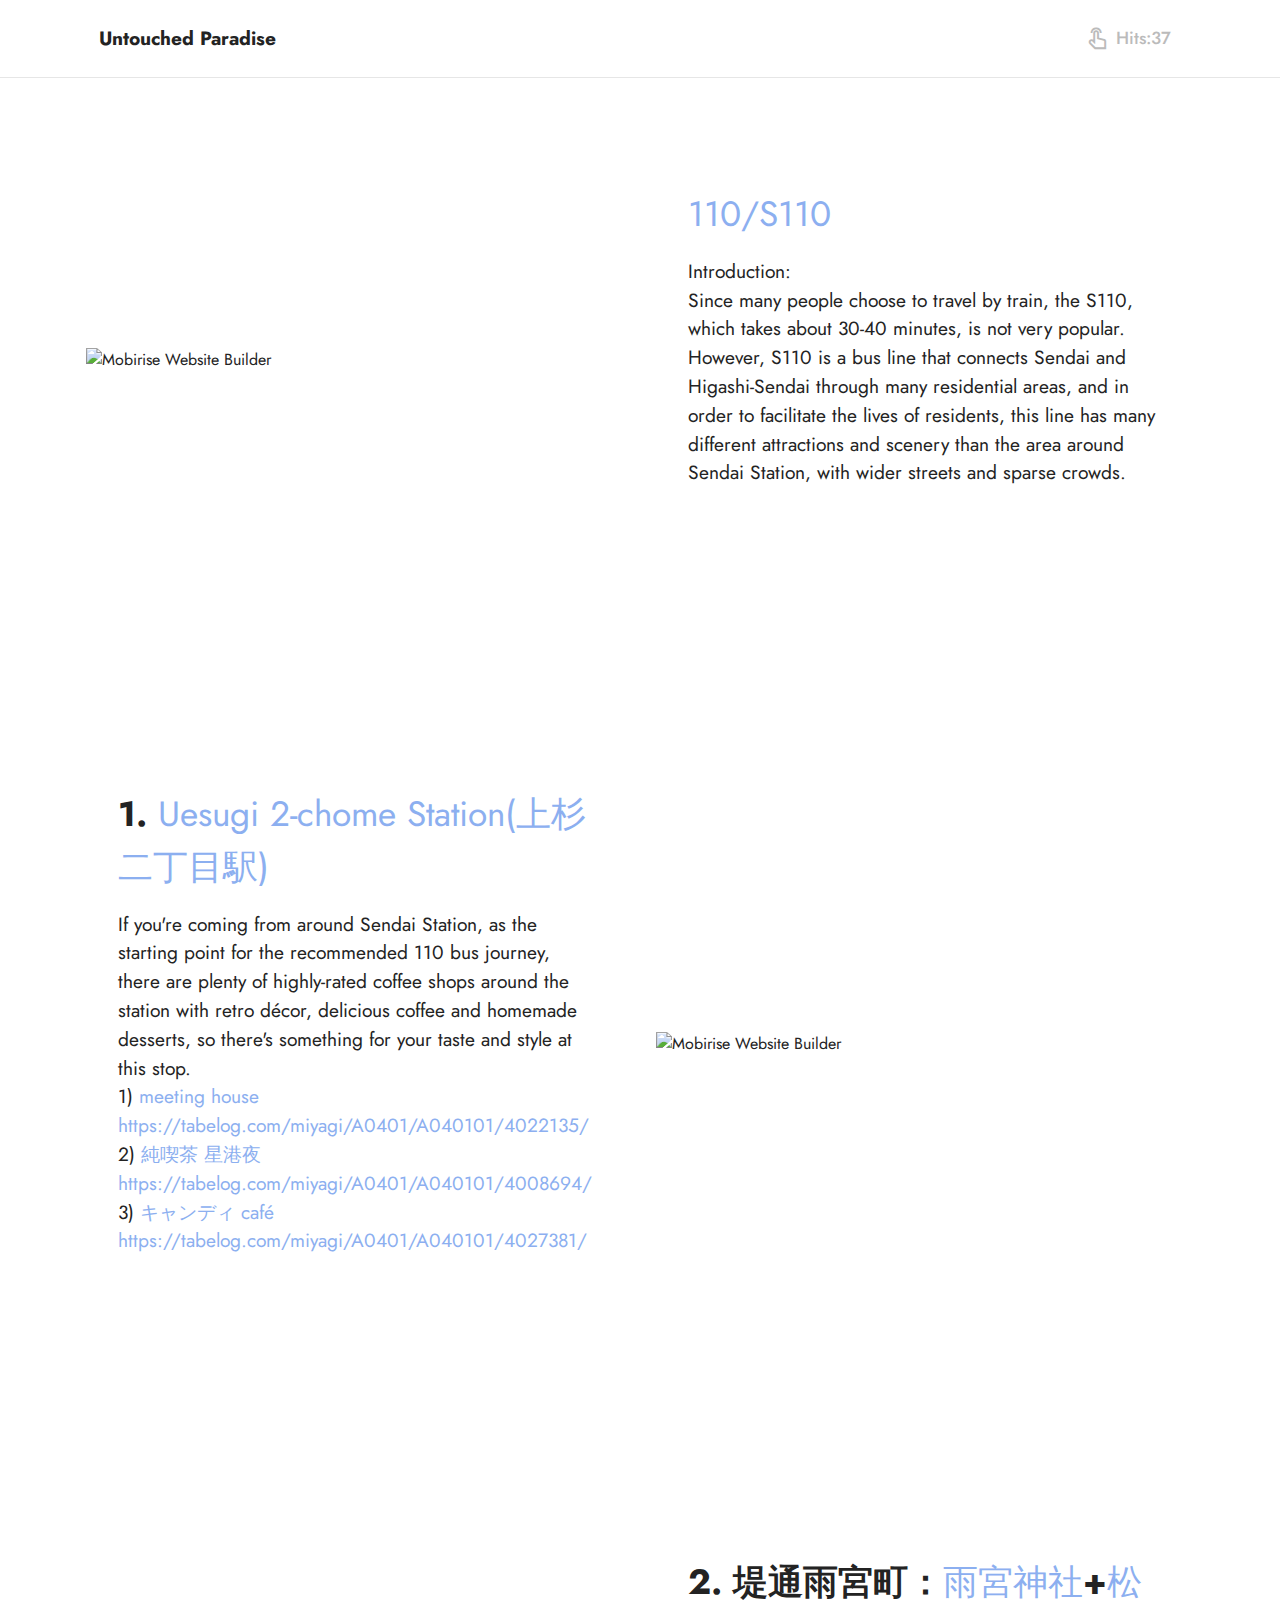
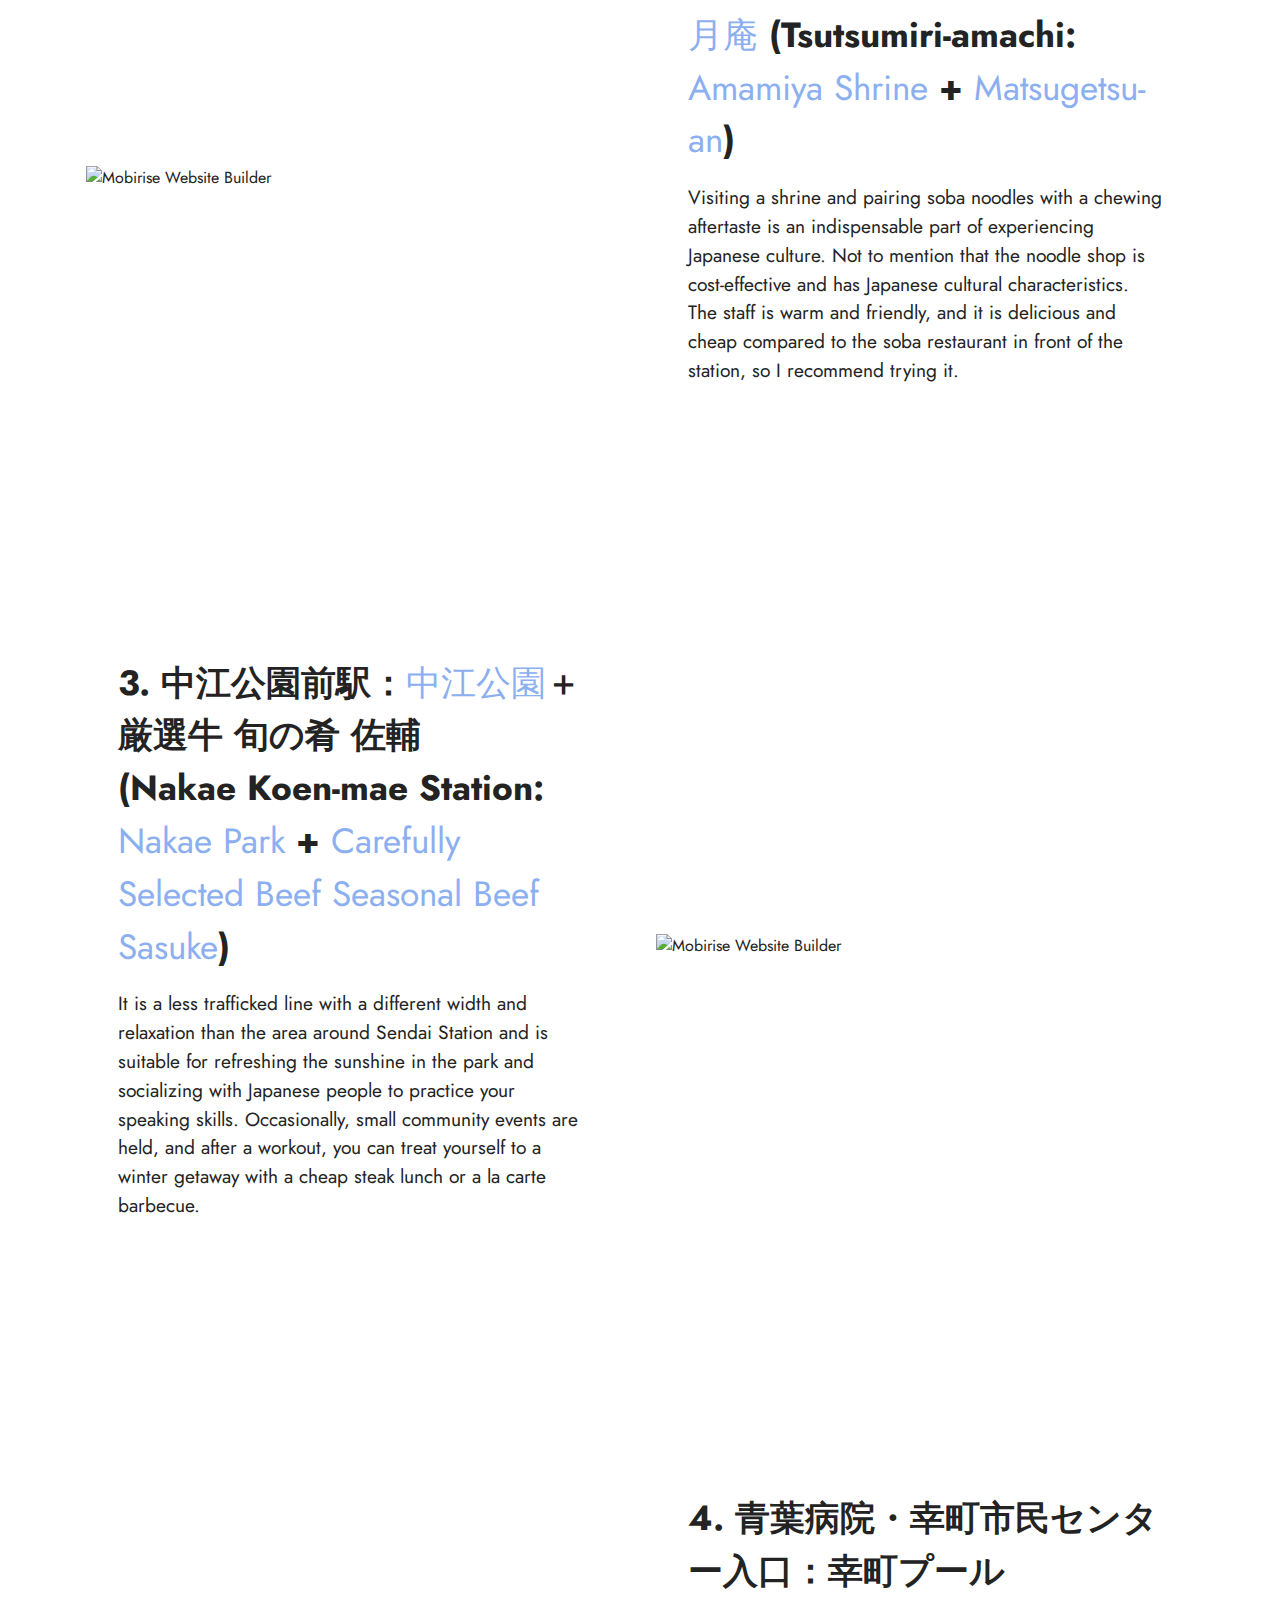
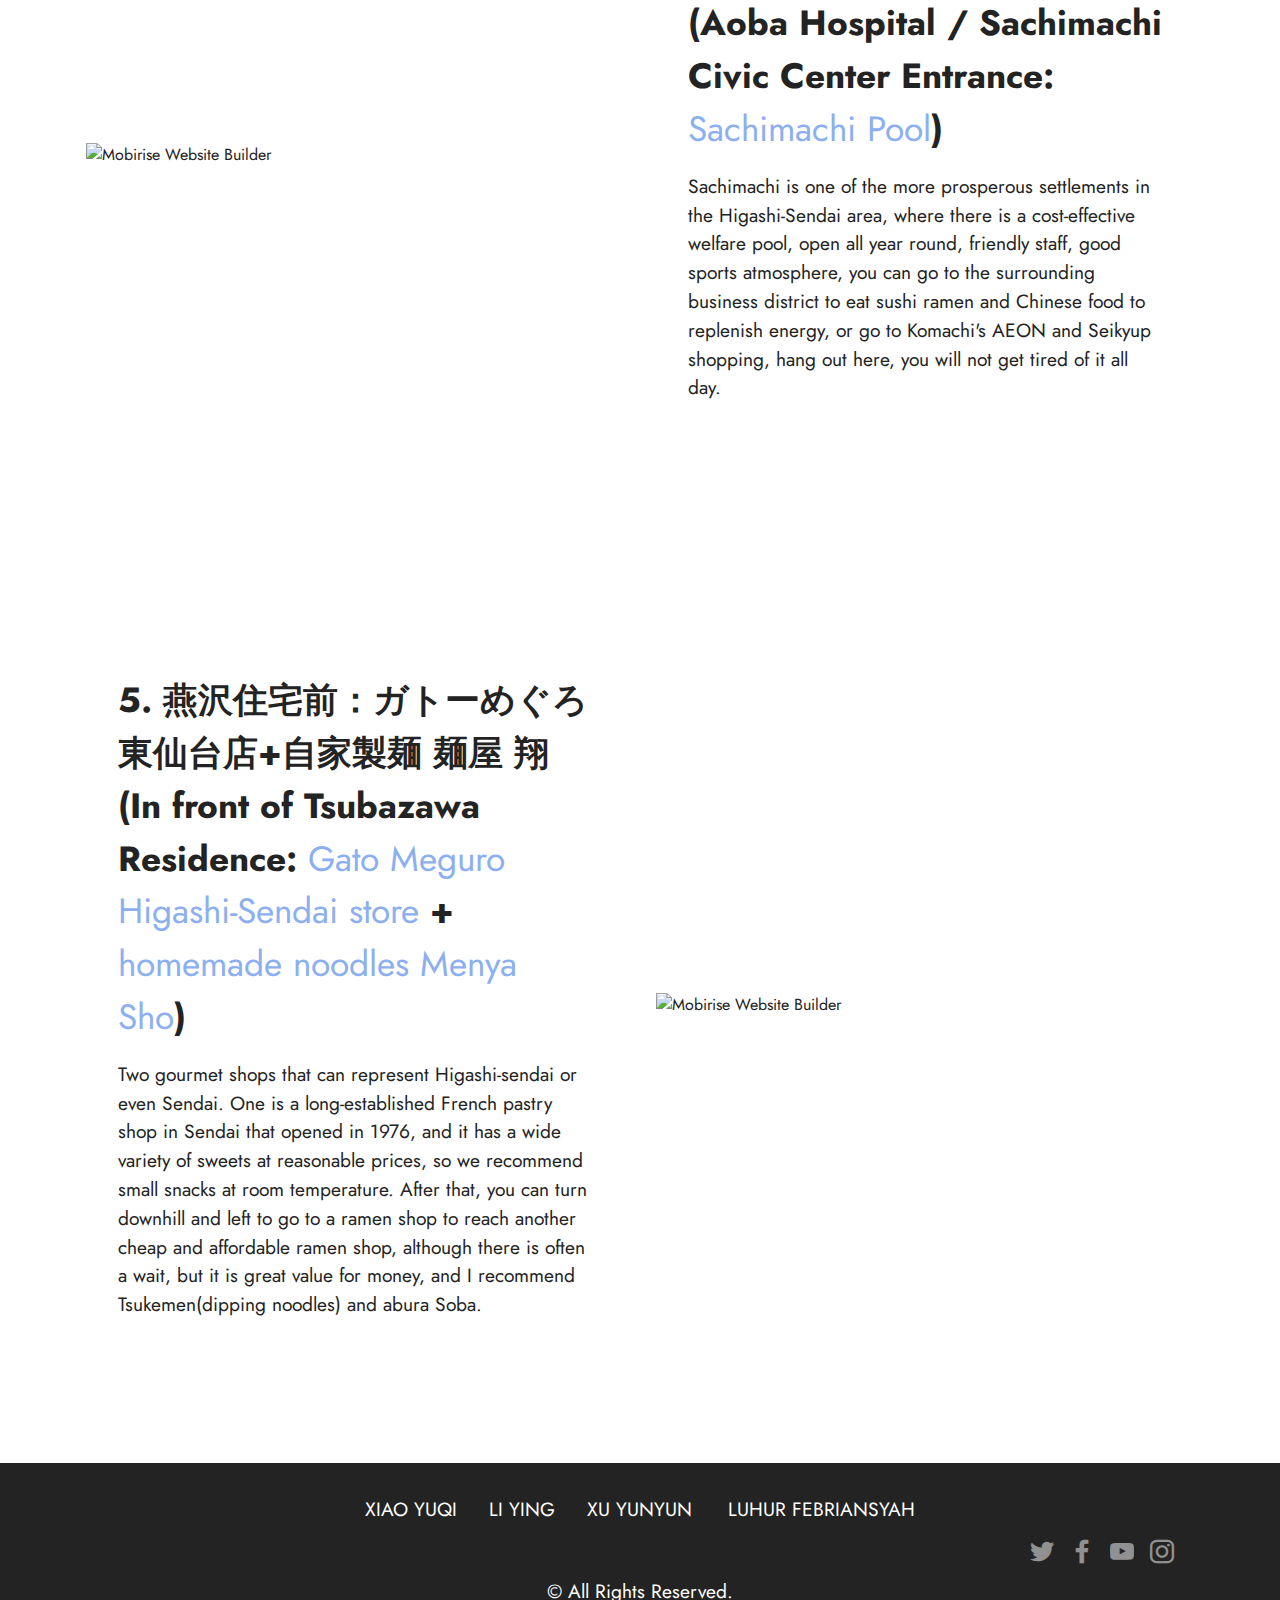
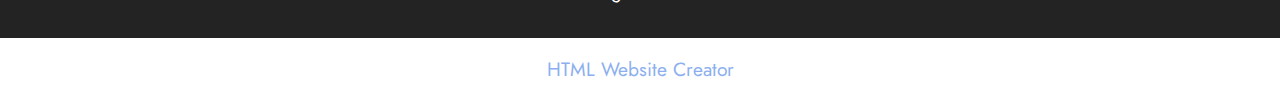
==== commit 6fe8c2eb: "Add files via upload" ====
--- a/110.html
+++ b/110.html
@@ -15,6 +15,7 @@
   
   
   <title>110</title>
+  <link rel="stylesheet" href="assets/web/assets/mobirise-icons2/mobirise2.css">
   <link rel="stylesheet" href="assets/bootstrap/css/bootstrap.min.css">
   <link rel="stylesheet" href="assets/bootstrap/css/bootstrap-grid.min.css">
   <link rel="stylesheet" href="assets/bootstrap/css/bootstrap-reboot.min.css">
@@ -52,8 +53,7 @@
                 </div>
             </button>
             <div class="collapse navbar-collapse" id="navbarSupportedContent">
-                <ul class="navbar-nav nav-dropdown nav-right" data-app-modern-menu="true"><li class="nav-item"><a class="nav-link link text-black text-primary display-4" href="#top">TOP</a></li>
-                    <li class="nav-item"><a class="nav-link link text-black text-primary display-4" href="index.html#image2-p">STORY</a></li><li class="nav-item"><a class="nav-link link text-black text-primary display-4" href="index.html#content7-w">MISSION</a></li><li class="nav-item"><a class="nav-link link text-black text-primary display-4" href="index.html#map1-k">MAP</a></li></ul>
+                <ul class="navbar-nav nav-dropdown nav-right" data-app-modern-menu="true"><li class="nav-item"><a class="nav-link link text-danger display-4" href="#top"><span class="mobi-mbri mobi-mbri-touch mbr-iconfont mbr-iconfont-btn"></span>Hits:37</a></li></ul>
                 
                 
             </div>
@@ -62,91 +62,152 @@
 
 </section>
 
-<section data-bs-version="5.1" class="content4 cid-u1v7vzjQMa" id="content4-2p">
-    
-    
-    <div class="container">
-        <div class="row justify-content-center">
-            <div class="title col-md-12 col-lg-10">
-                <h3 class="mbr-section-title mbr-fonts-style align-center mb-4 display-2">
-                    <strong><a href="https://mb.jorudan.co.jp/os/bus/0403/line/1038.html" class="text-primary">110/S110</a></strong></h3>
-                <h4 class="mbr-section-subtitle align-center mbr-fonts-style mb-4 display-7"><p>Introduction:</p><p>Since many people choose to travel by train, the S110, which takes about 30-40 minutes, is not very popular. However, S110 is a bus line that connects Sendai and Higashi-Sendai through many residential areas, and in order to facilitate the lives of residents, this line has many different attractions and scenery than the area around Sendai Station, with wider streets and sparse crowds.</p><div><br></div><p></p></h4>
-                
-            </div>
-        </div>
-    </div>
-</section>
-
-<section data-bs-version="5.1" class="content5 cid-u1v7sGSRBO" id="content5-2o">
-    
-    <div class="container">
-        <div class="row justify-content-center">
-            <div class="col-md-12 col-lg-10">
-                
-                <h4 class="mbr-section-subtitle mbr-fonts-style mb-4 display-5">1.	Uesugi 2-chome Station(上杉二丁目駅)</h4>
-                <p class="mbr-text mbr-fonts-style display-7">If you're coming from around Sendai Station, as the starting point for the recommended 110 bus journey, there are plenty of highly-rated coffee shops around the station with retro décor, delicious coffee and homemade desserts, so there's something for your taste and style at this stop. 
-<br>1)	meeting house   <a href="https://tabelog.com/miyagi/A0401/A040101/4022135/" class="text-primary">https://tabelog.com/miyagi/A0401/A040101/4022135/</a>
-<br>2)	純喫茶 星港夜   <a href="https://tabelog.com/miyagi/A0401/A040101/4008694/" class="text-primary">https://tabelog.com/miyagi/A0401/A040101/4008694/</a>
-<br>3)	キャンディ café   <a href="https://tabelog.com/miyagi/A0401/A040101/4027381/ " class="text-primary">https://tabelog.com/miyagi/A0401/A040101/4027381/&nbsp;</a><br></p>
-            </div>
-        </div>
-    </div>
-</section>
-
-<section data-bs-version="5.1" class="content5 cid-u1v7VCJFNZ" id="content5-2q">
-    
-    <div class="container">
-        <div class="row justify-content-center">
-            <div class="col-md-12 col-lg-10">
-                
-                <h4 class="mbr-section-subtitle mbr-fonts-style mb-4 display-5">2.	堤通雨宮町：雨宮神社+松月庵 (Tsutsumiri-amachi: Amamiya Shrine + Matsugetsu-an)</h4>
-                <p class="mbr-text mbr-fonts-style display-7">
-                    Visiting a shrine and pairing soba noodles with a chewing aftertaste is an indispensable part of experiencing Japanese culture. Not to mention that the noodle shop is cost-effective and has Japanese cultural characteristics. The staff is warm and friendly, and it is delicious and cheap compared to the soba restaurant in front of the station, so I recommend trying it.</p>
-            </div>
-        </div>
-    </div>
-</section>
-
-<section data-bs-version="5.1" class="content5 cid-u1v83ZISQ9" id="content5-2r">
-    
-    <div class="container">
-        <div class="row justify-content-center">
-            <div class="col-md-12 col-lg-10">
-                
-                <h4 class="mbr-section-subtitle mbr-fonts-style mb-4 display-5">3.	中江公園前駅：中江公園＋厳選牛 旬の肴 佐輔
-<div>(Nakae Koen-mae Station: Nakae Park + Carefully Selected Beef Seasonal Beef Sasuke)</div></h4>
-                <p class="mbr-text mbr-fonts-style display-7">
-                    It is a less trafficked line with a different width and relaxation than the area around Sendai Station and is suitable for refreshing the sunshine in the park and socializing with Japanese people to practice your speaking skills. Occasionally, small community events are held, and after a workout, you can treat yourself to a winter getaway with a cheap steak lunch or a la carte barbecue. </p>
-            </div>
-        </div>
-    </div>
-</section>
-
-<section data-bs-version="5.1" class="content5 cid-u1v8bd5jfB" id="content5-2s">
-    
-    <div class="container">
-        <div class="row justify-content-center">
-            <div class="col-md-12 col-lg-10">
-                
-                <h4 class="mbr-section-subtitle mbr-fonts-style mb-4 display-5">4.	青葉病院・幸町市民センター入口：幸町プール　
-<div>(Aoba Hospital / Sachimachi Civic Center Entrance: Sachimachi Pool)</div></h4>
-                <p class="mbr-text mbr-fonts-style display-7">
-                    Sachimachi is one of the more prosperous settlements in the Higashi-Sendai area, where there is a cost-effective welfare pool, open all year round, friendly staff, good sports atmosphere, you can go to the surrounding business district to eat sushi ramen and Chinese food to replenish energy, or go to Komachi's AEON and Seikyup shopping, hang out here, you will not get tired of it all day.</p>
-            </div>
-        </div>
-    </div>
-</section>
-
-<section data-bs-version="5.1" class="content5 cid-u1v8gVzqXH" id="content5-2t">
-    
-    <div class="container">
-        <div class="row justify-content-center">
-            <div class="col-md-12 col-lg-10">
-                
-                <h4 class="mbr-section-subtitle mbr-fonts-style mb-4 display-5">5.	燕沢住宅前：ガトーめぐろ 東仙台店+自家製麺 麺屋 翔
-<div>(In front of Tsubazawa Residence: Gato Meguro Higashi-Sendai store + homemade noodles Menya Sho)</div></h4>
-                <p class="mbr-text mbr-fonts-style display-7">
-                    Two gourmet shops that can represent Higashi-sendai or even Sendai. One is a long-established French pastry shop in Sendai that opened in 1976, and it has a wide variety of sweets at reasonable prices, so we recommend small snacks at room temperature. After that, you can turn downhill and left to go to a ramen shop to reach another cheap and affordable ramen shop, although there is often a wait, but it is great value for money, and I recommend Tsukemen(dipping noodles) and abura Soba.</p>
+<section data-bs-version="5.1" class="image1 cid-u1SMuKUW7m" id="image1-34">
+    
+
+    
+
+    <div class="container">
+        <div class="row align-items-center">
+            <div class="col-12 col-lg-6">
+                <div class="image-wrapper">
+                    <img src="assets/images/-1256x767.jpg" alt="Mobirise Website Builder">
+                    
+                </div>
+            </div>
+            <div class="col-12 col-lg">
+                <div class="text-wrapper">
+                    <h3 class="mbr-section-title mbr-fonts-style mb-3 display-5">
+                        <strong><a href="https://mb.jorudan.co.jp/os/bus/0403/line/1038.html" class="text-info text-primary" target="_blank">110/S110</a></strong></h3>
+                    <p class="mbr-text mbr-fonts-style display-7">Introduction:<br>Since many people choose to travel by train, the S110, which takes about 30-40 minutes, is not very popular. However, S110 is a bus line that connects Sendai and Higashi-Sendai through many residential areas, and in order to facilitate the lives of residents, this line has many different attractions and scenery than the area around Sendai Station, with wider streets and sparse crowds.
+<br>
+<br></p>
+                </div>
+            </div>
+        </div>
+    </div>
+</section>
+
+<section data-bs-version="5.1" class="image2 cid-u1SOJ5sYWJ" id="image2-35">
+    
+
+    
+
+    <div class="container">
+        <div class="row align-items-center">
+            <div class="col-12 col-lg-6">
+                <div class="image-wrapper">
+                    <img src="assets/images/1-746x592.jpg" alt="Mobirise Website Builder">
+                    
+                </div>
+            </div>
+            <div class="col-12 col-lg">
+                <div class="text-wrapper">
+                    <h3 class="mbr-section-title mbr-fonts-style mb-3 display-5"><strong>1. <a href="https://www.google.co.jp/maps/place/%E3%80%92980-0011+%E5%AE%AE%E5%9F%8E%E7%9C%8C%E4%BB%99%E5%8F%B0%E5%B8%82%E9%9D%92%E8%91%89%E5%8C%BA%E4%B8%8A%E6%9D%89%EF%BC%91%E4%B8%81%E7%9B%AE%EF%BC%92/@38.2695123,140.8695604,17z/data=!3m1!4b1!4m6!3m5!1s0x5f8a282938cabb73:0x5ab8ddeac1572503!8m2!3d38.2694163!4d140.8720246!16s%2Fg%2F11bw3hrmcy?entry=tts" class="text-primary" target="_blank">Uesugi 2-chome Station(上杉二丁目駅)</a></strong></h3>
+                    <p class="mbr-text mbr-fonts-style display-7">If you're coming from around Sendai Station, as the starting point for the recommended 110 bus journey, there are plenty of highly-rated coffee shops around the station with retro décor, delicious coffee and homemade desserts, so there's something for your taste and style at this stop.
+<br>1) <a href="https://tabelog.com/miyagi/A0401/A040101/4022135/" class="text-primary" target="_blank">meeting house https://tabelog.com/miyagi/A0401/A040101/4022135/</a>
+<br>2) <a href="https://tabelog.com/miyagi/A0401/A040101/4008694/" class="text-primary" target="_blank">純喫茶 星港夜 https://tabelog.com/miyagi/A0401/A040101/4008694/</a>
+<br>3) <a href="https://tabelog.com/miyagi/A0401/A040101/4027381/" class="text-primary" target="_blank">キャンディ café https://tabelog.com/miyagi/A0401/A040101/4027381/&nbsp;</a></p>
+                </div>
+            </div>
+        </div>
+    </div>
+</section>
+
+<section data-bs-version="5.1" class="image1 cid-u1SPlp2htS" id="image1-36">
+    
+
+    
+
+    <div class="container">
+        <div class="row align-items-center">
+            <div class="col-12 col-lg-6">
+                <div class="image-wrapper">
+                    <img src="assets/images/2-786x668.png" alt="Mobirise Website Builder">
+                    
+                </div>
+            </div>
+            <div class="col-12 col-lg">
+                <div class="text-wrapper">
+                    <h3 class="mbr-section-title mbr-fonts-style mb-3 display-5"><strong>2. 堤通雨宮町：<a href="https://www.google.co.jp/maps/place/%E9%9B%A8%E5%AE%AE%E7%A5%9E%E7%A4%BE/@38.2748396,140.8688133,17z/data=!4m6!3m5!1s0x5f8987109533cabb:0xd55e3267d92d3a22!8m2!3d38.2755081!4d140.8696988!16s%2Fg%2F11fky_426c?entry=tts" class="text-primary" target="_blank">雨宮神社</a>+<a href="https://www.google.co.jp/maps/place/%E3%81%9D%E3%81%B0%E5%87%A6+%E6%9D%BE%E6%9C%88%E5%BA%B5(%E3%81%97%E3%82%87%E3%81%86%E3%81%92%E3%81%A4%E3%81%82%E3%82%93)/@38.2749737,140.8666057,17z/data=!3m1!4b1!4m6!3m5!1s0x5f8a29d55c7d68eb:0xd0860dfab9bc71f0!8m2!3d38.2749737!4d140.8691806!16s%2Fg%2F1vgw8ft6?entry=tts" class="text-primary" target="_blank">松月庵</a> (Tsutsumiri-amachi: <a href="https://www.google.co.jp/maps/place/%E9%9B%A8%E5%AE%AE%E7%A5%9E%E7%A4%BE/@38.2755081,140.8671239,17z/data=!3m1!4b1!4m6!3m5!1s0x5f8987109533cabb:0xd55e3267d92d3a22!8m2!3d38.2755081!4d140.8696988!16s%2Fg%2F11fky_426c?entry=tts" class="text-primary" target="_blank">Amamiya Shrine</a> + <a href="https://www.google.co.jp/maps/place/%E3%81%9D%E3%81%B0%E5%87%A6+%E6%9D%BE%E6%9C%88%E5%BA%B5(%E3%81%97%E3%82%87%E3%81%86%E3%81%92%E3%81%A4%E3%81%82%E3%82%93)/@38.2755081,140.8671239,17z/data=!4m6!3m5!1s0x5f8a29d55c7d68eb:0xd0860dfab9bc71f0!8m2!3d38.2749737!4d140.8691806!16s%2Fg%2F1vgw8ft6?entry=tts" class="text-primary" target="_blank">Matsugetsu-an</a>)</strong></h3>
+                    <p class="mbr-text mbr-fonts-style display-7">
+                        Visiting a shrine and pairing soba noodles with a chewing aftertaste is an indispensable part of experiencing Japanese culture. Not to mention that the noodle shop is cost-effective and has Japanese cultural characteristics. The staff is warm and friendly, and it is delicious and cheap compared to the soba restaurant in front of the station, so I recommend trying it.</p>
+                </div>
+            </div>
+        </div>
+    </div>
+</section>
+
+<section data-bs-version="5.1" class="image2 cid-u1SPOqLeOb" id="image2-37">
+    
+
+    
+
+    <div class="container">
+        <div class="row align-items-center">
+            <div class="col-12 col-lg-6">
+                <div class="image-wrapper">
+                    <img src="assets/images/-1256x942.jpg" alt="Mobirise Website Builder">
+                    
+                </div>
+            </div>
+            <div class="col-12 col-lg">
+                <div class="text-wrapper">
+                    <h3 class="mbr-section-title mbr-fonts-style mb-3 display-5"><strong>3. 中江公園前駅：<a href="https://www.google.co.jp/maps/place/%E4%B8%AD%E6%B1%9F%E5%85%AC%E5%9C%92/@38.273349,140.8902968,17z/data=!3m1!4b1!4m6!3m5!1s0x5f8987906ba9f149:0x1c1c93df9dea2587!8m2!3d38.273349!4d140.8928717!16s%2Fg%2F11cn9y_d73?entry=tts" class="text-primary" target="_blank">中江公園</a>＋厳選牛 旬の肴 佐輔
+</strong><div><strong>(Nakae Koen-mae Station: <a href="https://www.google.co.jp/maps/place/%E4%B8%AD%E6%B1%9F%E5%85%AC%E5%9C%92/@38.273349,140.8902968,17z/data=!3m1!4b1!4m6!3m5!1s0x5f8987906ba9f149:0x1c1c93df9dea2587!8m2!3d38.273349!4d140.8928717!16s%2Fg%2F11cn9y_d73?entry=tts" class="text-primary" target="_blank">Nakae Park</a> + <a href="https://www.google.co.jp/maps/place/%E5%8E%B3%E9%81%B8%E7%89%9B+%E6%97%AC%E3%81%AE%E8%82%B4+%E4%BD%90%E8%BC%94/@38.2731543,140.8924685,17z/data=!3m1!4b1!4m6!3m5!1s0x5f898743f5450315:0xf6188a8c10149a5d!8m2!3d38.2731543!4d140.8950434!16s%2Fg%2F11n60d0v88?entry=tts" class="text-primary" target="_blank">Carefully Selected Beef Seasonal Beef Sasuke</a>)</strong></div></h3>
+                    <p class="mbr-text mbr-fonts-style display-7">
+                        It is a less trafficked line with a different width and relaxation than the area around Sendai Station and is suitable for refreshing the sunshine in the park and socializing with Japanese people to practice your speaking skills. Occasionally, small community events are held, and after a workout, you can treat yourself to a winter getaway with a cheap steak lunch or a la carte barbecue.</p>
+                </div>
+            </div>
+        </div>
+    </div>
+</section>
+
+<section data-bs-version="5.1" class="image1 cid-u1SQ9XJKE0" id="image1-38">
+    
+
+    
+
+    <div class="container">
+        <div class="row align-items-center">
+            <div class="col-12 col-lg-6">
+                <div class="image-wrapper">
+                    <img src="assets/images/-1256x942.jpg" alt="Mobirise Website Builder">
+                    
+                </div>
+            </div>
+            <div class="col-12 col-lg">
+                <div class="text-wrapper">
+                    <h3 class="mbr-section-title mbr-fonts-style mb-3 display-5"><strong>4. 青葉病院・幸町市民センター入口：幸町プール　
+</strong><div><strong>(Aoba Hospital / Sachimachi Civic Center Entrance: <a href="https://www.google.co.jp/maps/place/%E5%B9%B8%E7%94%BA%E3%82%A6%E3%82%A7%E3%83%AB%E3%83%95%E3%82%A7%E3%82%A2%E6%B8%A9%E6%B0%B4%E3%83%97%E3%83%BC%E3%83%AB/@38.2770118,140.9024011,17z/data=!3m2!4b1!5s0x5f8987bda1064073:0xd72611914d9b6b47!4m6!3m5!1s0x5f8987bda11be213:0x56f20e568265af59!8m2!3d38.2770118!4d140.904976!16s%2Fg%2F1v_nc9_2?entry=tts" class="text-primary" target="_blank">Sachimachi Pool</a>)</strong></div></h3>
+                    <p class="mbr-text mbr-fonts-style display-7">
+                        Sachimachi is one of the more prosperous settlements in the Higashi-Sendai area, where there is a cost-effective welfare pool, open all year round, friendly staff, good sports atmosphere, you can go to the surrounding business district to eat sushi ramen and Chinese food to replenish energy, or go to Komachi's AEON and Seikyup shopping, hang out here, you will not get tired of it all day.</p>
+                </div>
+            </div>
+        </div>
+    </div>
+</section>
+
+<section data-bs-version="5.1" class="image2 cid-u1SQu5zyFW" id="image2-39">
+    
+
+    
+
+    <div class="container">
+        <div class="row align-items-center">
+            <div class="col-12 col-lg-6">
+                <div class="image-wrapper">
+                    <img src="assets/images/-1256x800.jpg" alt="Mobirise Website Builder">
+                    
+                </div>
+            </div>
+            <div class="col-12 col-lg">
+                <div class="text-wrapper">
+                    <h3 class="mbr-section-title mbr-fonts-style mb-3 display-5"><strong>5. 燕沢住宅前：ガトーめぐろ 東仙台店+自家製麺 麺屋 翔
+</strong><div><strong>(In front of Tsubazawa Residence: <a href="https://www.google.co.jp/maps/place/%E3%82%AC%E3%83%88%E3%83%BC%E3%82%81%E3%81%90%E3%82%8D+%E6%9D%B1%E4%BB%99%E5%8F%B0%E5%BA%97/@38.2770045,140.8637764,13z/data=!4m7!3m6!1s0x5f8987b742448c0d:0xe1eb67053e6c3bc8!8m2!3d38.2786019!4d140.917917!15sChLjgqzjg4jjg7zjgoHjgZDjgo1aFSIT44Ks44OI44O8IOOCgeOBkOOCjZIBCWNha2Vfc2hvcOABAA!16s%2Fg%2F1vgqcxk9?entry=tts" class="text-primary" target="_blank">Gato Meguro Higashi-Sendai store</a> + <a href="https://www.google.co.jp/maps/place/%E8%87%AA%E5%AE%B6%E8%A3%BD%E9%BA%BA+%E9%BA%BA%E5%B1%8B+%E7%BF%94/@38.277196,140.9170194,17z/data=!3m1!4b1!4m6!3m5!1s0x5f8987b78e912327:0xdfd228e4af14af93!8m2!3d38.277196!4d140.9195943!16s%2Fg%2F11c3yw8yf8?entry=tts" class="text-primary" target="_blank">homemade noodles Menya Sho</a>)</strong></div></h3>
+                    <p class="mbr-text mbr-fonts-style display-7">
+                        Two gourmet shops that can represent Higashi-sendai or even Sendai. One is a long-established French pastry shop in Sendai that opened in 1976, and it has a wide variety of sweets at reasonable prices, so we recommend small snacks at room temperature. After that, you can turn downhill and left to go to a ramen shop to reach another cheap and affordable ramen shop, although there is often a wait, but it is great value for money, and I recommend Tsukemen(dipping noodles) and abura Soba.</p>
+                </div>
             </div>
         </div>
     </div>
@@ -204,7 +265,7 @@
             </div>
         </div>
     </div>
-</section><section class="display-7" style="padding: 0;align-items: center;justify-content: center;flex-wrap: wrap;    align-content: center;display: flex;position: relative;height: 4rem;"><a href="https://mobiri.se/2758555" style="flex: 1 1;height: 4rem;position: absolute;width: 100%;z-index: 1;"><img alt="" style="height: 4rem;" src="[data-uri]"></a><p style="margin: 0;text-align: center;" class="display-7">&#8204;</p><a style="z-index:1" href="https://mobirise.com/offline-website-builder.html">Offline Website Builder</a></section><script src="assets/bootstrap/js/bootstrap.bundle.min.js"></script>  <script src="assets/smoothscroll/smooth-scroll.js"></script>  <script src="assets/ytplayer/index.js"></script>  <script src="assets/dropdown/js/navbar-dropdown.js"></script>  <script src="assets/theme/js/script.js"></script>  
+</section><section class="display-7" style="padding: 0;align-items: center;justify-content: center;flex-wrap: wrap;    align-content: center;display: flex;position: relative;height: 4rem;"><a href="https://mobiri.se/2758555" style="flex: 1 1;height: 4rem;position: absolute;width: 100%;z-index: 1;"><img alt="" style="height: 4rem;" src="[data-uri]"></a><p style="margin: 0;text-align: center;" class="display-7">&#8204;</p><a style="z-index:1" href="https://mobirise.com/html-builder.html">HTML Website Creator</a></section><script src="assets/bootstrap/js/bootstrap.bundle.min.js"></script>  <script src="assets/smoothscroll/smooth-scroll.js"></script>  <script src="assets/ytplayer/index.js"></script>  <script src="assets/dropdown/js/navbar-dropdown.js"></script>  <script src="assets/theme/js/script.js"></script>  
   
   
 </body>
--- a/assets/web/assets/mobirise-icons2/mobirise2.css
+++ b/assets/web/assets/mobirise-icons2/mobirise2.css
@@ -0,0 +1,498 @@
+@font-face {
+  font-family: 'Moririse2';
+  font-display: swap;
+  src:  url('mobirise2.eot?f2bix4');
+  src:  url('mobirise2.eot?f2bix4#iefix') format('embedded-opentype'),
+    url('mobirise2.ttf?f2bix4') format('truetype'),
+    url('mobirise2.woff?f2bix4') format('woff'),
+    url('mobirise2.svg?f2bix4#mobirise2') format('svg');
+  font-weight: normal;
+  font-style: normal;
+}
+
+[class^="mobi-"], [class*=" mobi-"] {
+  /* use !important to prevent issues with browser extensions that change fonts */
+  font-family: 'Moririse2' !important;
+  speak: none;
+  font-style: normal;
+  font-weight: normal;
+  font-variant: normal;
+  text-transform: none;
+  line-height: 1;
+
+  /* Better Font Rendering =========== */
+  -webkit-font-smoothing: antialiased;
+  -moz-osx-font-smoothing: grayscale;
+}
+
+.mobi-mbri-add-submenu:before {
+  content: "\e900";
+}
+.mobi-mbri-alert:before {
+  content: "\e901";
+}
+.mobi-mbri-align-center:before {
+  content: "\e902";
+}
+.mobi-mbri-align-justify:before {
+  content: "\e903";
+}
+.mobi-mbri-align-left:before {
+  content: "\e904";
+}
+.mobi-mbri-align-right:before {
+  content: "\e905";
+}
+.mobi-mbri-android:before {
+  content: "\e906";
+}
+.mobi-mbri-apple:before {
+  content: "\e907";
+}
+.mobi-mbri-arrow-down:before {
+  content: "\e908";
+}
+.mobi-mbri-arrow-next:before {
+  content: "\e909";
+}
+.mobi-mbri-arrow-prev:before {
+  content: "\e90a";
+}
+.mobi-mbri-arrow-up:before {
+  content: "\e90b";
+}
+.mobi-mbri-bold:before {
+  content: "\e90c";
+}
+.mobi-mbri-bookmark:before {
+  content: "\e90d";
+}
+.mobi-mbri-bootstrap:before {
+  content: "\e90e";
+}
+.mobi-mbri-briefcase:before {
+  content: "\e90f";
+}
+.mobi-mbri-browse:before {
+  content: "\e910";
+}
+.mobi-mbri-bulleted-list:before {
+  content: "\e911";
+}
+.mobi-mbri-calendar:before {
+  content: "\e912";
+}
+.mobi-mbri-camera:before {
+  content: "\e913";
+}
+.mobi-mbri-cart-add:before {
+  content: "\e914";
+}
+.mobi-mbri-cart-full:before {
+  content: "\e915";
+}
+.mobi-mbri-cash:before {
+  content: "\e916";
+}
+.mobi-mbri-change-style:before {
+  content: "\e917";
+}
+.mobi-mbri-chat:before {
+  content: "\e918";
+}
+.mobi-mbri-clock:before {
+  content: "\e919";
+}
+.mobi-mbri-close:before {
+  content: "\e91a";
+}
+.mobi-mbri-cloud:before {
+  content: "\e91b";
+}
+.mobi-mbri-code:before {
+  content: "\e91c";
+}
+.mobi-mbri-contact-form:before {
+  content: "\e91d";
+}
+.mobi-mbri-credit-card:before {
+  content: "\e91e";
+}
+.mobi-mbri-cursor-click:before {
+  content: "\e91f";
+}
+.mobi-mbri-cust-feedback:before {
+  content: "\e920";
+}
+.mobi-mbri-database:before {
+  content: "\e921";
+}
+.mobi-mbri-delivery:before {
+  content: "\e922";
+}
+.mobi-mbri-desktop:before {
+  content: "\e923";
+}
+.mobi-mbri-devices:before {
+  content: "\e924";
+}
+.mobi-mbri-down:before {
+  content: "\e925";
+}
+.mobi-mbri-download-2:before {
+  content: "\e926";
+}
+.mobi-mbri-download:before {
+  content: "\e927";
+}
+.mobi-mbri-drag-n-drop-2:before {
+  content: "\e928";
+}
+.mobi-mbri-drag-n-drop:before {
+  content: "\e929";
+}
+.mobi-mbri-edit-2:before {
+  content: "\e92a";
+}
+.mobi-mbri-edit:before {
+  content: "\e92b";
+}
+.mobi-mbri-error:before {
+  content: "\e92c";
+}
+.mobi-mbri-extension:before {
+  content: "\e92d";
+}
+.mobi-mbri-features:before {
+  content: "\e92e";
+}
+.mobi-mbri-file:before {
+  content: "\e92f";
+}
+.mobi-mbri-flag:before {
+  content: "\e930";
+}
+.mobi-mbri-folder:before {
+  content: "\e931";
+}
+.mobi-mbri-gift:before {
+  content: "\e932";
+}
+.mobi-mbri-github:before {
+  content: "\e933";
+}
+.mobi-mbri-globe-2:before {
+  content: "\e934";
+}
+.mobi-mbri-globe:before {
+  content: "\e935";
+}
+.mobi-mbri-growing-chart:before {
+  content: "\e936";
+}
+.mobi-mbri-hearth:before {
+  content: "\e937";
+}
+.mobi-mbri-help:before {
+  content: "\e938";
+}
+.mobi-mbri-home:before {
+  content: "\e939";
+}
+.mobi-mbri-hot-cup:before {
+  content: "\e93a";
+}
+.mobi-mbri-idea:before {
+  content: "\e93b";
+}
+.mobi-mbri-image-gallery:before {
+  content: "\e93c";
+}
+.mobi-mbri-image-slider:before {
+  content: "\e93d";
+}
+.mobi-mbri-info:before {
+  content: "\e93e";
+}
+.mobi-mbri-italic:before {
+  content: "\e93f";
+}
+.mobi-mbri-key:before {
+  content: "\e940";
+}
+.mobi-mbri-laptop:before {
+  content: "\e941";
+}
+.mobi-mbri-layers:before {
+  content: "\e942";
+}
+.mobi-mbri-left-right:before {
+  content: "\e943";
+}
+.mobi-mbri-left:before {
+  content: "\e944";
+}
+.mobi-mbri-letter:before {
+  content: "\e945";
+}
+.mobi-mbri-like:before {
+  content: "\e946";
+}
+.mobi-mbri-link:before {
+  content: "\e947";
+}
+.mobi-mbri-lock:before {
+  content: "\e948";
+}
+.mobi-mbri-login:before {
+  content: "\e949";
+}
+.mobi-mbri-logout:before {
+  content: "\e94a";
+}
+.mobi-mbri-magic-stick:before {
+  content: "\e94b";
+}
+.mobi-mbri-map-pin:before {
+  content: "\e94c";
+}
+.mobi-mbri-menu:before {
+  content: "\e94d";
+}
+.mobi-mbri-mobile-2:before {
+  content: "\e94e";
+}
+.mobi-mbri-mobile-horizontal:before {
+  content: "\e94f";
+}
+.mobi-mbri-mobile:before {
+  content: "\e950";
+}
+.mobi-mbri-mobirise:before {
+  content: "\e951";
+}
+.mobi-mbri-more-horizontal:before {
+  content: "\e952";
+}
+.mobi-mbri-more-vertical:before {
+  content: "\e953";
+}
+.mobi-mbri-music:before {
+  content: "\e954";
+}
+.mobi-mbri-new-file:before {
+  content: "\e955";
+}
+.mobi-mbri-numbered-list:before {
+  content: "\e956";
+}
+.mobi-mbri-opened-folder:before {
+  content: "\e957";
+}
+.mobi-mbri-pages:before {
+  content: "\e958";
+}
+.mobi-mbri-paper-plane:before {
+  content: "\e959";
+}
+.mobi-mbri-paperclip:before {
+  content: "\e95a";
+}
+.mobi-mbri-phone:before {
+  content: "\e95b";
+}
+.mobi-mbri-photo:before {
+  content: "\e95c";
+}
+.mobi-mbri-photos:before {
+  content: "\e95d";
+}
+.mobi-mbri-pin:before {
+  content: "\e95e";
+}
+.mobi-mbri-play:before {
+  content: "\e95f";
+}
+.mobi-mbri-plus:before {
+  content: "\e960";
+}
+.mobi-mbri-preview:before {
+  content: "\e961";
+}
+.mobi-mbri-print:before {
+  content: "\e962";
+}
+.mobi-mbri-protect:before {
+  content: "\e963";
+}
+.mobi-mbri-question:before {
+  content: "\e964";
+}
+.mobi-mbri-quote-left:before {
+  content: "\e965";
+}
+.mobi-mbri-quote-right:before {
+  content: "\e966";
+}
+.mobi-mbri-redo:before {
+  content: "\e967";
+}
+.mobi-mbri-refresh:before {
+  content: "\e968";
+}
+.mobi-mbri-responsive-2:before {
+  content: "\e969";
+}
+.mobi-mbri-responsive:before {
+  content: "\e96a";
+}
+.mobi-mbri-right:before {
+  content: "\e96b";
+}
+.mobi-mbri-rocket:before {
+  content: "\e96c";
+}
+.mobi-mbri-sad-face:before {
+  content: "\e96d";
+}
+.mobi-mbri-sale:before {
+  content: "\e96e";
+}
+.mobi-mbri-save:before {
+  content: "\e96f";
+}
+.mobi-mbri-search:before {
+  content: "\e970";
+}
+.mobi-mbri-setting-2:before {
+  content: "\e971";
+}
+.mobi-mbri-setting-3:before {
+  content: "\e972";
+}
+.mobi-mbri-setting:before {
+  content: "\e973";
+}
+.mobi-mbri-share:before {
+  content: "\e974";
+}
+.mobi-mbri-shopping-bag:before {
+  content: "\e975";
+}
+.mobi-mbri-shopping-basket:before {
+  content: "\e976";
+}
+.mobi-mbri-shopping-cart:before {
+  content: "\e977";
+}
+.mobi-mbri-sites:before {
+  content: "\e978";
+}
+.mobi-mbri-smile-face:before {
+  content: "\e979";
+}
+.mobi-mbri-speed:before {
+  content: "\e97a";
+}
+.mobi-mbri-star:before {
+  content: "\e97b";
+}
+.mobi-mbri-success:before {
+  content: "\e97c";
+}
+.mobi-mbri-sun:before {
+  content: "\e97d";
+}
+.mobi-mbri-sun2:before {
+  content: "\e97e";
+}
+.mobi-mbri-tablet-vertical:before {
+  content: "\e97f";
+}
+.mobi-mbri-tablet:before {
+  content: "\e980";
+}
+.mobi-mbri-target:before {
+  content: "\e981";
+}
+.mobi-mbri-timer:before {
+  content: "\e982";
+}
+.mobi-mbri-to-ftp:before {
+  content: "\e983";
+}
+.mobi-mbri-to-local-drive:before {
+  content: "\e984";
+}
+.mobi-mbri-touch-swipe:before {
+  content: "\e985";
+}
+.mobi-mbri-touch:before {
+  content: "\e986";
+}
+.mobi-mbri-trash:before {
+  content: "\e987";
+}
+.mobi-mbri-underline:before {
+  content: "\e988";
+}
+.mobi-mbri-undo:before {
+  content: "\e989";
+}
+.mobi-mbri-unlink:before {
+  content: "\e98a";
+}
+.mobi-mbri-unlock:before {
+  content: "\e98b";
+}
+.mobi-mbri-up-down:before {
+  content: "\e98c";
+}
+.mobi-mbri-up:before {
+  content: "\e98d";
+}
+.mobi-mbri-update:before {
+  content: "\e98e";
+}
+.mobi-mbri-upload-2:before {
+  content: "\e98f";
+}
+.mobi-mbri-upload:before {
+  content: "\e990";
+}
+.mobi-mbri-user-2:before {
+  content: "\e991";
+}
+.mobi-mbri-user:before {
+  content: "\e992";
+}
+.mobi-mbri-users:before {
+  content: "\e993";
+}
+.mobi-mbri-video-play:before {
+  content: "\e994";
+}
+.mobi-mbri-video:before {
+  content: "\e995";
+}
+.mobi-mbri-watch:before {
+  content: "\e996";
+}
+.mobi-mbri-website-theme-2:before {
+  content: "\e997";
+}
+.mobi-mbri-website-theme:before {
+  content: "\e998";
+}
+.mobi-mbri-wifi:before {
+  content: "\e999";
+}
+.mobi-mbri-windows:before {
+  content: "\e99a";
+}
+.mobi-mbri-zoom-in:before {
+  content: "\e99b";
+}
+.mobi-mbri-zoom-out:before {
+  content: "\e99c";
+}
--- a/assets/mobirise/css/mbr-additional.css
+++ b/assets/mobirise/css/mbr-additional.css
@@ -96,24 +96,24 @@
   border-radius: 4px;
 }
 .bg-primary {
-  background-color: #6592e6 !important;
+  background-color: #8caff0 !important;
 }
 .bg-success {
   background-color: #40b0bf !important;
 }
 .bg-info {
-  background-color: #47b5ed !important;
+  background-color: #8caff0 !important;
 }
 .bg-warning {
   background-color: #ffe161 !important;
 }
 .bg-danger {
-  background-color: #ff9966 !important;
+  background-color: #bbbbbb !important;
 }
 .btn-primary,
 .btn-primary:active {
-  background-color: #6592e6 !important;
-  border-color: #6592e6 !important;
+  background-color: #8caff0 !important;
+  border-color: #8caff0 !important;
   color: #ffffff !important;
   box-shadow: 0 2px 2px 0 rgba(0, 0, 0, 0.2);
 }
@@ -122,15 +122,15 @@
 .btn-primary.focus,
 .btn-primary.active {
   color: #ffffff !important;
-  background-color: #2260d2 !important;
-  border-color: #2260d2 !important;
+  background-color: #3f7ae6 !important;
+  border-color: #3f7ae6 !important;
   box-shadow: 0 2px 5px 0 rgba(0, 0, 0, 0.2);
 }
 .btn-primary.disabled,
 .btn-primary:disabled {
   color: #ffffff !important;
-  background-color: #2260d2 !important;
-  border-color: #2260d2 !important;
+  background-color: #3f7ae6 !important;
+  border-color: #3f7ae6 !important;
 }
 .btn-secondary,
 .btn-secondary:active {
@@ -156,8 +156,8 @@
 }
 .btn-info,
 .btn-info:active {
-  background-color: #47b5ed !important;
-  border-color: #47b5ed !important;
+  background-color: #8caff0 !important;
+  border-color: #8caff0 !important;
   color: #ffffff !important;
   box-shadow: 0 2px 2px 0 rgba(0, 0, 0, 0.2);
 }
@@ -166,15 +166,15 @@
 .btn-info.focus,
 .btn-info.active {
   color: #ffffff !important;
-  background-color: #148cca !important;
-  border-color: #148cca !important;
+  background-color: #3f7ae6 !important;
+  border-color: #3f7ae6 !important;
   box-shadow: 0 2px 5px 0 rgba(0, 0, 0, 0.2);
 }
 .btn-info.disabled,
 .btn-info:disabled {
   color: #ffffff !important;
-  background-color: #148cca !important;
-  border-color: #148cca !important;
+  background-color: #3f7ae6 !important;
+  border-color: #3f7ae6 !important;
 }
 .btn-success,
 .btn-success:active {
@@ -222,8 +222,8 @@
 }
 .btn-danger,
 .btn-danger:active {
-  background-color: #ff9966 !important;
-  border-color: #ff9966 !important;
+  background-color: #bbbbbb !important;
+  border-color: #bbbbbb !important;
   color: #ffffff !important;
   box-shadow: 0 2px 2px 0 rgba(0, 0, 0, 0.2);
 }
@@ -232,15 +232,15 @@
 .btn-danger.focus,
 .btn-danger.active {
   color: #ffffff !important;
-  background-color: #ff5f0f !important;
-  border-color: #ff5f0f !important;
+  background-color: #909090 !important;
+  border-color: #909090 !important;
   box-shadow: 0 2px 5px 0 rgba(0, 0, 0, 0.2);
 }
 .btn-danger.disabled,
 .btn-danger:disabled {
   color: #ffffff !important;
-  background-color: #ff5f0f !important;
-  border-color: #ff5f0f !important;
+  background-color: #909090 !important;
+  border-color: #909090 !important;
 }
 .btn-white,
 .btn-white:active {
@@ -290,13 +290,13 @@
 .btn-primary-outline:active {
   background-color: transparent !important;
   border-color: transparent;
-  color: #6592e6;
+  color: #8caff0;
 }
 .btn-primary-outline:hover,
 .btn-primary-outline:focus,
 .btn-primary-outline.focus,
 .btn-primary-outline.active {
-  color: #2260d2 !important;
+  color: #3f7ae6 !important;
   background-color: transparent!important;
   border-color: transparent!important;
   box-shadow: none!important;
@@ -304,8 +304,8 @@
 .btn-primary-outline.disabled,
 .btn-primary-outline:disabled {
   color: #ffffff !important;
-  background-color: #6592e6 !important;
-  border-color: #6592e6 !important;
+  background-color: #8caff0 !important;
+  border-color: #8caff0 !important;
 }
 .btn-secondary-outline,
 .btn-secondary-outline:active {
@@ -332,13 +332,13 @@
 .btn-info-outline:active {
   background-color: transparent !important;
   border-color: transparent;
-  color: #47b5ed;
+  color: #8caff0;
 }
 .btn-info-outline:hover,
 .btn-info-outline:focus,
 .btn-info-outline.focus,
 .btn-info-outline.active {
-  color: #148cca !important;
+  color: #3f7ae6 !important;
   background-color: transparent!important;
   border-color: transparent!important;
   box-shadow: none!important;
@@ -346,8 +346,8 @@
 .btn-info-outline.disabled,
 .btn-info-outline:disabled {
   color: #ffffff !important;
-  background-color: #47b5ed !important;
-  border-color: #47b5ed !important;
+  background-color: #8caff0 !important;
+  border-color: #8caff0 !important;
 }
 .btn-success-outline,
 .btn-success-outline:active {
@@ -395,13 +395,13 @@
 .btn-danger-outline:active {
   background-color: transparent !important;
   border-color: transparent;
-  color: #ff9966;
+  color: #bbbbbb;
 }
 .btn-danger-outline:hover,
 .btn-danger-outline:focus,
 .btn-danger-outline.focus,
 .btn-danger-outline.active {
-  color: #ff5f0f !important;
+  color: #909090 !important;
   background-color: transparent!important;
   border-color: transparent!important;
   box-shadow: none!important;
@@ -409,8 +409,8 @@
 .btn-danger-outline.disabled,
 .btn-danger-outline:disabled {
   color: #ffffff !important;
-  background-color: #ff9966 !important;
-  border-color: #ff9966 !important;
+  background-color: #bbbbbb !important;
+  border-color: #bbbbbb !important;
 }
 .btn-black-outline,
 .btn-black-outline:active {
@@ -455,7 +455,7 @@
   border-color: #fafafa !important;
 }
 .text-primary {
-  color: #6592e6 !important;
+  color: #8caff0 !important;
 }
 .text-secondary {
   color: #ff6666 !important;
@@ -464,13 +464,13 @@
   color: #40b0bf !important;
 }
 .text-info {
-  color: #47b5ed !important;
+  color: #8caff0 !important;
 }
 .text-warning {
   color: #ffe161 !important;
 }
 .text-danger {
-  color: #ff9966 !important;
+  color: #bbbbbb !important;
 }
 .text-white {
   color: #fafafa !important;
@@ -481,7 +481,7 @@
 a.text-primary:hover,
 a.text-primary:focus,
 a.text-primary.active {
-  color: #205ac5 !important;
+  color: #3270e4 !important;
 }
 a.text-secondary:hover,
 a.text-secondary:focus,
@@ -496,7 +496,7 @@
 a.text-info:hover,
 a.text-info:focus,
 a.text-info.active {
-  color: #1283bc !important;
+  color: #3270e4 !important;
 }
 a.text-warning:hover,
 a.text-warning:focus,
@@ -506,7 +506,7 @@
 a.text-danger:hover,
 a.text-danger:focus,
 a.text-danger.active {
-  color: #ff5500 !important;
+  color: #888888 !important;
 }
 a.text-white:hover,
 a.text-white:focus,
@@ -532,7 +532,7 @@
   background-position: 0px 1.2em;
 }
 .nav-tabs .nav-link.active {
-  color: #6592e6;
+  color: #8caff0;
 }
 .nav-tabs .nav-link:not(.active) {
   color: #232323;
@@ -541,17 +541,17 @@
   background-color: #70c770;
 }
 .alert-info {
-  background-color: #47b5ed;
+  background-color: #8caff0;
 }
 .alert-warning {
   background-color: #ffe161;
 }
 .alert-danger {
-  background-color: #ff9966;
+  background-color: #bbbbbb;
 }
 .mbr-gallery-filter li.active .btn {
-  background-color: #6592e6;
-  border-color: #6592e6;
+  background-color: #8caff0;
+  border-color: #8caff0;
   color: #ffffff;
 }
 .mbr-gallery-filter li.active .btn:focus {
@@ -559,7 +559,7 @@
 }
 a,
 a:hover {
-  color: #6592e6;
+  color: #8caff0;
 }
 .mbr-plan-header.bg-primary .mbr-plan-subtitle,
 .mbr-plan-header.bg-primary .mbr-plan-price-desc {
@@ -579,7 +579,7 @@
 }
 .mbr-plan-header.bg-danger .mbr-plan-subtitle,
 .mbr-plan-header.bg-danger .mbr-plan-price-desc {
-  color: #ffffff;
+  color: #fbfbfb;
 }
 /* Scroll to top button*/
 .scrollToTop_wraper {
@@ -597,7 +597,7 @@
 .form-control:hover,
 .form-control:focus {
   box-shadow: rgba(0, 0, 0, 0.07) 0px 1px 1px 0px, rgba(0, 0, 0, 0.07) 0px 1px 3px 0px, rgba(0, 0, 0, 0.03) 0px 0px 0px 1px;
-  border-color: #6592e6 !important;
+  border-color: #8caff0 !important;
 }
 .form-control:-webkit-input-placeholder {
   font-family: 'Jost', sans-serif;
@@ -609,19 +609,19 @@
   font-size: 1.375rem;
 }
 blockquote {
-  border-color: #6592e6;
+  border-color: #8caff0;
 }
 /* Forms */
 .jq-selectbox li:hover,
 .jq-selectbox li.selected {
-  background-color: #6592e6;
+  background-color: #8caff0;
   color: #ffffff;
 }
 .jq-number__spin {
   transition: 0.25s ease;
 }
 .jq-number__spin:hover {
-  border-color: #6592e6;
+  border-color: #8caff0;
 }
 .jq-selectbox .jq-selectbox__trigger-arrow,
 .jq-number__spin.minus:after,
@@ -633,14 +633,14 @@
 .jq-selectbox:hover .jq-selectbox__trigger-arrow,
 .jq-number__spin.minus:hover:after,
 .jq-number__spin.plus:hover:after {
-  border-top-color: #6592e6;
-  border-bottom-color: #6592e6;
+  border-top-color: #8caff0;
+  border-bottom-color: #8caff0;
 }
 .xdsoft_datetimepicker .xdsoft_calendar td.xdsoft_default,
 .xdsoft_datetimepicker .xdsoft_calendar td.xdsoft_current,
 .xdsoft_datetimepicker .xdsoft_timepicker .xdsoft_time_box > div > div.xdsoft_current {
-  color: #ffffff !important;
-  background-color: #6592e6 !important;
+  color: #000000 !important;
+  background-color: #8caff0 !important;
   box-shadow: none !important;
 }
 .xdsoft_datetimepicker .xdsoft_calendar td:hover,
@@ -671,7 +671,7 @@
   top: 50%;
   left: 50%;
   transform: translateX(-50%) translateY(-50%);
-  background-image: url("data:image/svg+xml;charset=UTF-8,%3csvg width='32' height='32' viewBox='0 0 64 64' xmlns='http://www.w3.org/2000/svg' stroke='%236592e6' %3e%3cg fill='none' fill-rule='evenodd'%3e%3cg transform='translate(16 16)' stroke-width='2'%3e%3ccircle stroke-opacity='.5' cx='16' cy='16' r='16'/%3e%3cpath d='M32 16c0-9.94-8.06-16-16-16'%3e%3canimateTransform attributeName='transform' type='rotate' from='0 16 16' to='360 16 16' dur='1s' repeatCount='indefinite'/%3e%3c/path%3e%3c/g%3e%3c/g%3e%3c/svg%3e");
+  background-image: url("data:image/svg+xml;charset=UTF-8,%3csvg width='32' height='32' viewBox='0 0 64 64' xmlns='http://www.w3.org/2000/svg' stroke='%238caff0' %3e%3cg fill='none' fill-rule='evenodd'%3e%3cg transform='translate(16 16)' stroke-width='2'%3e%3ccircle stroke-opacity='.5' cx='16' cy='16' r='16'/%3e%3cpath d='M32 16c0-9.94-8.06-16-16-16'%3e%3canimateTransform attributeName='transform' type='rotate' from='0 16 16' to='360 16 16' dur='1s' repeatCount='indefinite'/%3e%3c/path%3e%3c/g%3e%3c/g%3e%3c/svg%3e");
 }
 section.lazy-placeholder:after {
   opacity: 0.5;
@@ -854,7 +854,7 @@
 }
 .cid-s48OLK6784 .dropdown-item:hover,
 .cid-s48OLK6784 .dropdown-item:focus {
-  background: #6592e6 !important;
+  background: #8caff0 !important;
   color: white !important;
 }
 .cid-s48OLK6784 .nav-dropdown .link {
@@ -934,7 +934,6 @@
 .cid-s48OLK6784 .navbar .navbar-collapse {
   justify-content: flex-end;
   z-index: 1;
-  display: none !important;
 }
 .cid-s48OLK6784 .navbar.collapsed .nav-item .nav-link::before {
   display: none;
@@ -1960,7 +1959,7 @@
 }
 .cid-s48OLK6784 .dropdown-item:hover,
 .cid-s48OLK6784 .dropdown-item:focus {
-  background: #6592e6 !important;
+  background: #8caff0 !important;
   color: white !important;
 }
 .cid-s48OLK6784 .nav-dropdown .link {
@@ -2040,7 +2039,6 @@
 .cid-s48OLK6784 .navbar .navbar-collapse {
   justify-content: flex-end;
   z-index: 1;
-  display: none !important;
 }
 .cid-s48OLK6784 .navbar.collapsed .nav-item .nav-link::before {
   display: none;
@@ -2504,7 +2502,7 @@
 }
 .cid-s48OLK6784 .dropdown-item:hover,
 .cid-s48OLK6784 .dropdown-item:focus {
-  background: #6592e6 !important;
+  background: #8caff0 !important;
   color: white !important;
 }
 .cid-s48OLK6784 .nav-dropdown .link {
@@ -2584,7 +2582,6 @@
 .cid-s48OLK6784 .navbar .navbar-collapse {
   justify-content: flex-end;
   z-index: 1;
-  display: none !important;
 }
 .cid-s48OLK6784 .navbar.collapsed .nav-item .nav-link::before {
   display: none;
@@ -4293,7 +4290,7 @@
 }
 .cid-s48OLK6784 .dropdown-item:hover,
 .cid-s48OLK6784 .dropdown-item:focus {
-  background: #6592e6 !important;
+  background: #8caff0 !important;
   color: white !important;
 }
 .cid-s48OLK6784 .nav-dropdown .link {
@@ -5893,7 +5890,7 @@
 }
 .cid-s48OLK6784 .dropdown-item:hover,
 .cid-s48OLK6784 .dropdown-item:focus {
-  background: #6592e6 !important;
+  background: #8caff0 !important;
   color: white !important;
 }
 .cid-s48OLK6784 .nav-dropdown .link {
@@ -6201,38 +6198,122 @@
     left: -1rem;
   }
 }
-.cid-u1v8ufb694 {
-  padding-top: 5rem;
-  padding-bottom: 5rem;
+.cid-u1SR5XL50U {
+  padding-top: 6rem;
+  padding-bottom: 6rem;
   background-color: #ffffff;
 }
-.cid-u1v8ufb694 .mbr-section-subtitle {
-  text-align: left;
-}
-.cid-u1v8IQEzHT {
-  padding-top: 5rem;
-  padding-bottom: 5rem;
+@media (max-width: 991px) {
+  .cid-u1SR5XL50U .image-wrapper {
+    margin-bottom: 1rem;
+  }
+}
+.cid-u1SR5XL50U img {
+  width: 100%;
+}
+@media (min-width: 992px) {
+  .cid-u1SR5XL50U .text-wrapper {
+    padding: 2rem;
+  }
+}
+.cid-u1SRisxRq3 {
+  padding-top: 6rem;
+  padding-bottom: 6rem;
   background-color: #ffffff;
 }
-.cid-u1v8P4NOXT {
-  padding-top: 5rem;
-  padding-bottom: 5rem;
+@media (max-width: 991px) {
+  .cid-u1SRisxRq3 .image-wrapper {
+    margin-bottom: 1rem;
+  }
+}
+.cid-u1SRisxRq3 .row {
+  flex-direction: row-reverse;
+}
+.cid-u1SRisxRq3 img {
+  width: 100%;
+}
+@media (min-width: 992px) {
+  .cid-u1SRisxRq3 .text-wrapper {
+    padding: 2rem;
+  }
+}
+.cid-u1SRN2WHQA {
+  padding-top: 6rem;
+  padding-bottom: 6rem;
   background-color: #ffffff;
 }
-.cid-u1v8TE1jaj {
-  padding-top: 5rem;
-  padding-bottom: 5rem;
+@media (max-width: 991px) {
+  .cid-u1SRN2WHQA .image-wrapper {
+    margin-bottom: 1rem;
+  }
+}
+.cid-u1SRN2WHQA img {
+  width: 100%;
+}
+@media (min-width: 992px) {
+  .cid-u1SRN2WHQA .text-wrapper {
+    padding: 2rem;
+  }
+}
+.cid-u1SS5e5ZBc {
+  padding-top: 6rem;
+  padding-bottom: 6rem;
   background-color: #ffffff;
 }
-.cid-u1v8XCpe1u {
-  padding-top: 5rem;
-  padding-bottom: 5rem;
+@media (max-width: 991px) {
+  .cid-u1SS5e5ZBc .image-wrapper {
+    margin-bottom: 1rem;
+  }
+}
+.cid-u1SS5e5ZBc .row {
+  flex-direction: row-reverse;
+}
+.cid-u1SS5e5ZBc img {
+  width: 100%;
+}
+@media (min-width: 992px) {
+  .cid-u1SS5e5ZBc .text-wrapper {
+    padding: 2rem;
+  }
+}
+.cid-u1SStQz4tw {
+  padding-top: 6rem;
+  padding-bottom: 6rem;
   background-color: #ffffff;
 }
-.cid-u1v91aLzeg {
-  padding-top: 5rem;
-  padding-bottom: 5rem;
+@media (max-width: 991px) {
+  .cid-u1SStQz4tw .image-wrapper {
+    margin-bottom: 1rem;
+  }
+}
+.cid-u1SStQz4tw img {
+  width: 100%;
+}
+@media (min-width: 992px) {
+  .cid-u1SStQz4tw .text-wrapper {
+    padding: 2rem;
+  }
+}
+.cid-u1STcySJLo {
+  padding-top: 6rem;
+  padding-bottom: 6rem;
   background-color: #ffffff;
+}
+@media (max-width: 991px) {
+  .cid-u1STcySJLo .image-wrapper {
+    margin-bottom: 1rem;
+  }
+}
+.cid-u1STcySJLo .row {
+  flex-direction: row-reverse;
+}
+.cid-u1STcySJLo img {
+  width: 100%;
+}
+@media (min-width: 992px) {
+  .cid-u1STcySJLo .text-wrapper {
+    padding: 2rem;
+  }
 }
 .cid-u1v98fOv70 {
   padding-top: 5rem;
@@ -6344,7 +6425,7 @@
 }
 .cid-s48OLK6784 .dropdown-item:hover,
 .cid-s48OLK6784 .dropdown-item:focus {
-  background: #6592e6 !important;
+  background: #8caff0 !important;
   color: white !important;
 }
 .cid-s48OLK6784 .nav-dropdown .link {
@@ -6652,38 +6733,122 @@
     left: -1rem;
   }
 }
-.cid-u1v7vzjQMa {
-  padding-top: 5rem;
-  padding-bottom: 5rem;
+.cid-u1SMuKUW7m {
+  padding-top: 6rem;
+  padding-bottom: 6rem;
   background-color: #ffffff;
 }
-.cid-u1v7vzjQMa .mbr-section-subtitle {
-  text-align: left;
-}
-.cid-u1v7sGSRBO {
-  padding-top: 5rem;
-  padding-bottom: 5rem;
+@media (max-width: 991px) {
+  .cid-u1SMuKUW7m .image-wrapper {
+    margin-bottom: 1rem;
+  }
+}
+.cid-u1SMuKUW7m img {
+  width: 100%;
+}
+@media (min-width: 992px) {
+  .cid-u1SMuKUW7m .text-wrapper {
+    padding: 2rem;
+  }
+}
+.cid-u1SOJ5sYWJ {
+  padding-top: 6rem;
+  padding-bottom: 6rem;
   background-color: #ffffff;
 }
-.cid-u1v7VCJFNZ {
-  padding-top: 5rem;
-  padding-bottom: 5rem;
+@media (max-width: 991px) {
+  .cid-u1SOJ5sYWJ .image-wrapper {
+    margin-bottom: 1rem;
+  }
+}
+.cid-u1SOJ5sYWJ .row {
+  flex-direction: row-reverse;
+}
+.cid-u1SOJ5sYWJ img {
+  width: 100%;
+}
+@media (min-width: 992px) {
+  .cid-u1SOJ5sYWJ .text-wrapper {
+    padding: 2rem;
+  }
+}
+.cid-u1SPlp2htS {
+  padding-top: 6rem;
+  padding-bottom: 6rem;
   background-color: #ffffff;
 }
-.cid-u1v83ZISQ9 {
-  padding-top: 5rem;
-  padding-bottom: 5rem;
+@media (max-width: 991px) {
+  .cid-u1SPlp2htS .image-wrapper {
+    margin-bottom: 1rem;
+  }
+}
+.cid-u1SPlp2htS img {
+  width: 100%;
+}
+@media (min-width: 992px) {
+  .cid-u1SPlp2htS .text-wrapper {
+    padding: 2rem;
+  }
+}
+.cid-u1SPOqLeOb {
+  padding-top: 6rem;
+  padding-bottom: 6rem;
   background-color: #ffffff;
 }
-.cid-u1v8bd5jfB {
-  padding-top: 5rem;
-  padding-bottom: 5rem;
+@media (max-width: 991px) {
+  .cid-u1SPOqLeOb .image-wrapper {
+    margin-bottom: 1rem;
+  }
+}
+.cid-u1SPOqLeOb .row {
+  flex-direction: row-reverse;
+}
+.cid-u1SPOqLeOb img {
+  width: 100%;
+}
+@media (min-width: 992px) {
+  .cid-u1SPOqLeOb .text-wrapper {
+    padding: 2rem;
+  }
+}
+.cid-u1SQ9XJKE0 {
+  padding-top: 6rem;
+  padding-bottom: 6rem;
   background-color: #ffffff;
 }
-.cid-u1v8gVzqXH {
-  padding-top: 5rem;
-  padding-bottom: 5rem;
+@media (max-width: 991px) {
+  .cid-u1SQ9XJKE0 .image-wrapper {
+    margin-bottom: 1rem;
+  }
+}
+.cid-u1SQ9XJKE0 img {
+  width: 100%;
+}
+@media (min-width: 992px) {
+  .cid-u1SQ9XJKE0 .text-wrapper {
+    padding: 2rem;
+  }
+}
+.cid-u1SQu5zyFW {
+  padding-top: 6rem;
+  padding-bottom: 6rem;
   background-color: #ffffff;
+}
+@media (max-width: 991px) {
+  .cid-u1SQu5zyFW .image-wrapper {
+    margin-bottom: 1rem;
+  }
+}
+.cid-u1SQu5zyFW .row {
+  flex-direction: row-reverse;
+}
+.cid-u1SQu5zyFW img {
+  width: 100%;
+}
+@media (min-width: 992px) {
+  .cid-u1SQu5zyFW .text-wrapper {
+    padding: 2rem;
+  }
 }
 .cid-s48P1Icc8J {
   padding-top: 2rem;
--- a/assets/mobirise/css/mbr-additional.css
+++ b/assets/mobirise/css/mbr-additional.css
@@ -96,24 +96,24 @@
   border-radius: 4px;
 }
 .bg-primary {
-  background-color: #6592e6 !important;
+  background-color: #8caff0 !important;
 }
 .bg-success {
   background-color: #40b0bf !important;
 }
 .bg-info {
-  background-color: #47b5ed !important;
+  background-color: #8caff0 !important;
 }
 .bg-warning {
   background-color: #ffe161 !important;
 }
 .bg-danger {
-  background-color: #ff9966 !important;
+  background-color: #bbbbbb !important;
 }
 .btn-primary,
 .btn-primary:active {
-  background-color: #6592e6 !important;
-  border-color: #6592e6 !important;
+  background-color: #8caff0 !important;
+  border-color: #8caff0 !important;
   color: #ffffff !important;
   box-shadow: 0 2px 2px 0 rgba(0, 0, 0, 0.2);
 }
@@ -122,15 +122,15 @@
 .btn-primary.focus,
 .btn-primary.active {
   color: #ffffff !important;
-  background-color: #2260d2 !important;
-  border-color: #2260d2 !important;
+  background-color: #3f7ae6 !important;
+  border-color: #3f7ae6 !important;
   box-shadow: 0 2px 5px 0 rgba(0, 0, 0, 0.2);
 }
 .btn-primary.disabled,
 .btn-primary:disabled {
   color: #ffffff !important;
-  background-color: #2260d2 !important;
-  border-color: #2260d2 !important;
+  background-color: #3f7ae6 !important;
+  border-color: #3f7ae6 !important;
 }
 .btn-secondary,
 .btn-secondary:active {
@@ -156,8 +156,8 @@
 }
 .btn-info,
 .btn-info:active {
-  background-color: #47b5ed !important;
-  border-color: #47b5ed !important;
+  background-color: #8caff0 !important;
+  border-color: #8caff0 !important;
   color: #ffffff !important;
   box-shadow: 0 2px 2px 0 rgba(0, 0, 0, 0.2);
 }
@@ -166,15 +166,15 @@
 .btn-info.focus,
 .btn-info.active {
   color: #ffffff !important;
-  background-color: #148cca !important;
-  border-color: #148cca !important;
+  background-color: #3f7ae6 !important;
+  border-color: #3f7ae6 !important;
   box-shadow: 0 2px 5px 0 rgba(0, 0, 0, 0.2);
 }
 .btn-info.disabled,
 .btn-info:disabled {
   color: #ffffff !important;
-  background-color: #148cca !important;
-  border-color: #148cca !important;
+  background-color: #3f7ae6 !important;
+  border-color: #3f7ae6 !important;
 }
 .btn-success,
 .btn-success:active {
@@ -222,8 +222,8 @@
 }
 .btn-danger,
 .btn-danger:active {
-  background-color: #ff9966 !important;
-  border-color: #ff9966 !important;
+  background-color: #bbbbbb !important;
+  border-color: #bbbbbb !important;
   color: #ffffff !important;
   box-shadow: 0 2px 2px 0 rgba(0, 0, 0, 0.2);
 }
@@ -232,15 +232,15 @@
 .btn-danger.focus,
 .btn-danger.active {
   color: #ffffff !important;
-  background-color: #ff5f0f !important;
-  border-color: #ff5f0f !important;
+  background-color: #909090 !important;
+  border-color: #909090 !important;
   box-shadow: 0 2px 5px 0 rgba(0, 0, 0, 0.2);
 }
 .btn-danger.disabled,
 .btn-danger:disabled {
   color: #ffffff !important;
-  background-color: #ff5f0f !important;
-  border-color: #ff5f0f !important;
+  background-color: #909090 !important;
+  border-color: #909090 !important;
 }
 .btn-white,
 .btn-white:active {
@@ -290,13 +290,13 @@
 .btn-primary-outline:active {
   background-color: transparent !important;
   border-color: transparent;
-  color: #6592e6;
+  color: #8caff0;
 }
 .btn-primary-outline:hover,
 .btn-primary-outline:focus,
 .btn-primary-outline.focus,
 .btn-primary-outline.active {
-  color: #2260d2 !important;
+  color: #3f7ae6 !important;
   background-color: transparent!important;
   border-color: transparent!important;
   box-shadow: none!important;
@@ -304,8 +304,8 @@
 .btn-primary-outline.disabled,
 .btn-primary-outline:disabled {
   color: #ffffff !important;
-  background-color: #6592e6 !important;
-  border-color: #6592e6 !important;
+  background-color: #8caff0 !important;
+  border-color: #8caff0 !important;
 }
 .btn-secondary-outline,
 .btn-secondary-outline:active {
@@ -332,13 +332,13 @@
 .btn-info-outline:active {
   background-color: transparent !important;
   border-color: transparent;
-  color: #47b5ed;
+  color: #8caff0;
 }
 .btn-info-outline:hover,
 .btn-info-outline:focus,
 .btn-info-outline.focus,
 .btn-info-outline.active {
-  color: #148cca !important;
+  color: #3f7ae6 !important;
   background-color: transparent!important;
   border-color: transparent!important;
   box-shadow: none!important;
@@ -346,8 +346,8 @@
 .btn-info-outline.disabled,
 .btn-info-outline:disabled {
   color: #ffffff !important;
-  background-color: #47b5ed !important;
-  border-color: #47b5ed !important;
+  background-color: #8caff0 !important;
+  border-color: #8caff0 !important;
 }
 .btn-success-outline,
 .btn-success-outline:active {
@@ -395,13 +395,13 @@
 .btn-danger-outline:active {
   background-color: transparent !important;
   border-color: transparent;
-  color: #ff9966;
+  color: #bbbbbb;
 }
 .btn-danger-outline:hover,
 .btn-danger-outline:focus,
 .btn-danger-outline.focus,
 .btn-danger-outline.active {
-  color: #ff5f0f !important;
+  color: #909090 !important;
   background-color: transparent!important;
   border-color: transparent!important;
   box-shadow: none!important;
@@ -409,8 +409,8 @@
 .btn-danger-outline.disabled,
 .btn-danger-outline:disabled {
   color: #ffffff !important;
-  background-color: #ff9966 !important;
-  border-color: #ff9966 !important;
+  background-color: #bbbbbb !important;
+  border-color: #bbbbbb !important;
 }
 .btn-black-outline,
 .btn-black-outline:active {
@@ -455,7 +455,7 @@
   border-color: #fafafa !important;
 }
 .text-primary {
-  color: #6592e6 !important;
+  color: #8caff0 !important;
 }
 .text-secondary {
   color: #ff6666 !important;
@@ -464,13 +464,13 @@
   color: #40b0bf !important;
 }
 .text-info {
-  color: #47b5ed !important;
+  color: #8caff0 !important;
 }
 .text-warning {
   color: #ffe161 !important;
 }
 .text-danger {
-  color: #ff9966 !important;
+  color: #bbbbbb !important;
 }
 .text-white {
   color: #fafafa !important;
@@ -481,7 +481,7 @@
 a.text-primary:hover,
 a.text-primary:focus,
 a.text-primary.active {
-  color: #205ac5 !important;
+  color: #3270e4 !important;
 }
 a.text-secondary:hover,
 a.text-secondary:focus,
@@ -496,7 +496,7 @@
 a.text-info:hover,
 a.text-info:focus,
 a.text-info.active {
-  color: #1283bc !important;
+  color: #3270e4 !important;
 }
 a.text-warning:hover,
 a.text-warning:focus,
@@ -506,7 +506,7 @@
 a.text-danger:hover,
 a.text-danger:focus,
 a.text-danger.active {
-  color: #ff5500 !important;
+  color: #888888 !important;
 }
 a.text-white:hover,
 a.text-white:focus,
@@ -532,7 +532,7 @@
   background-position: 0px 1.2em;
 }
 .nav-tabs .nav-link.active {
-  color: #6592e6;
+  color: #8caff0;
 }
 .nav-tabs .nav-link:not(.active) {
   color: #232323;
@@ -541,17 +541,17 @@
   background-color: #70c770;
 }
 .alert-info {
-  background-color: #47b5ed;
+  background-color: #8caff0;
 }
 .alert-warning {
   background-color: #ffe161;
 }
 .alert-danger {
-  background-color: #ff9966;
+  background-color: #bbbbbb;
 }
 .mbr-gallery-filter li.active .btn {
-  background-color: #6592e6;
-  border-color: #6592e6;
+  background-color: #8caff0;
+  border-color: #8caff0;
   color: #ffffff;
 }
 .mbr-gallery-filter li.active .btn:focus {
@@ -559,7 +559,7 @@
 }
 a,
 a:hover {
-  color: #6592e6;
+  color: #8caff0;
 }
 .mbr-plan-header.bg-primary .mbr-plan-subtitle,
 .mbr-plan-header.bg-primary .mbr-plan-price-desc {
@@ -579,7 +579,7 @@
 }
 .mbr-plan-header.bg-danger .mbr-plan-subtitle,
 .mbr-plan-header.bg-danger .mbr-plan-price-desc {
-  color: #ffffff;
+  color: #fbfbfb;
 }
 /* Scroll to top button*/
 .scrollToTop_wraper {
@@ -597,7 +597,7 @@
 .form-control:hover,
 .form-control:focus {
   box-shadow: rgba(0, 0, 0, 0.07) 0px 1px 1px 0px, rgba(0, 0, 0, 0.07) 0px 1px 3px 0px, rgba(0, 0, 0, 0.03) 0px 0px 0px 1px;
-  border-color: #6592e6 !important;
+  border-color: #8caff0 !important;
 }
 .form-control:-webkit-input-placeholder {
   font-family: 'Jost', sans-serif;
@@ -609,19 +609,19 @@
   font-size: 1.375rem;
 }
 blockquote {
-  border-color: #6592e6;
+  border-color: #8caff0;
 }
 /* Forms */
 .jq-selectbox li:hover,
 .jq-selectbox li.selected {
-  background-color: #6592e6;
+  background-color: #8caff0;
   color: #ffffff;
 }
 .jq-number__spin {
   transition: 0.25s ease;
 }
 .jq-number__spin:hover {
-  border-color: #6592e6;
+  border-color: #8caff0;
 }
 .jq-selectbox .jq-selectbox__trigger-arrow,
 .jq-number__spin.minus:after,
@@ -633,14 +633,14 @@
 .jq-selectbox:hover .jq-selectbox__trigger-arrow,
 .jq-number__spin.minus:hover:after,
 .jq-number__spin.plus:hover:after {
-  border-top-color: #6592e6;
-  border-bottom-color: #6592e6;
+  border-top-color: #8caff0;
+  border-bottom-color: #8caff0;
 }
 .xdsoft_datetimepicker .xdsoft_calendar td.xdsoft_default,
 .xdsoft_datetimepicker .xdsoft_calendar td.xdsoft_current,
 .xdsoft_datetimepicker .xdsoft_timepicker .xdsoft_time_box > div > div.xdsoft_current {
-  color: #ffffff !important;
-  background-color: #6592e6 !important;
+  color: #000000 !important;
+  background-color: #8caff0 !important;
   box-shadow: none !important;
 }
 .xdsoft_datetimepicker .xdsoft_calendar td:hover,
@@ -671,7 +671,7 @@
   top: 50%;
   left: 50%;
   transform: translateX(-50%) translateY(-50%);
-  background-image: url("data:image/svg+xml;charset=UTF-8,%3csvg width='32' height='32' viewBox='0 0 64 64' xmlns='http://www.w3.org/2000/svg' stroke='%236592e6' %3e%3cg fill='none' fill-rule='evenodd'%3e%3cg transform='translate(16 16)' stroke-width='2'%3e%3ccircle stroke-opacity='.5' cx='16' cy='16' r='16'/%3e%3cpath d='M32 16c0-9.94-8.06-16-16-16'%3e%3canimateTransform attributeName='transform' type='rotate' from='0 16 16' to='360 16 16' dur='1s' repeatCount='indefinite'/%3e%3c/path%3e%3c/g%3e%3c/g%3e%3c/svg%3e");
+  background-image: url("data:image/svg+xml;charset=UTF-8,%3csvg width='32' height='32' viewBox='0 0 64 64' xmlns='http://www.w3.org/2000/svg' stroke='%238caff0' %3e%3cg fill='none' fill-rule='evenodd'%3e%3cg transform='translate(16 16)' stroke-width='2'%3e%3ccircle stroke-opacity='.5' cx='16' cy='16' r='16'/%3e%3cpath d='M32 16c0-9.94-8.06-16-16-16'%3e%3canimateTransform attributeName='transform' type='rotate' from='0 16 16' to='360 16 16' dur='1s' repeatCount='indefinite'/%3e%3c/path%3e%3c/g%3e%3c/g%3e%3c/svg%3e");
 }
 section.lazy-placeholder:after {
   opacity: 0.5;
@@ -854,7 +854,7 @@
 }
 .cid-s48OLK6784 .dropdown-item:hover,
 .cid-s48OLK6784 .dropdown-item:focus {
-  background: #6592e6 !important;
+  background: #8caff0 !important;
   color: white !important;
 }
 .cid-s48OLK6784 .nav-dropdown .link {
@@ -934,7 +934,6 @@
 .cid-s48OLK6784 .navbar .navbar-collapse {
   justify-content: flex-end;
   z-index: 1;
-  display: none !important;
 }
 .cid-s48OLK6784 .navbar.collapsed .nav-item .nav-link::before {
   display: none;
@@ -1960,7 +1959,7 @@
 }
 .cid-s48OLK6784 .dropdown-item:hover,
 .cid-s48OLK6784 .dropdown-item:focus {
-  background: #6592e6 !important;
+  background: #8caff0 !important;
   color: white !important;
 }
 .cid-s48OLK6784 .nav-dropdown .link {
@@ -2040,7 +2039,6 @@
 .cid-s48OLK6784 .navbar .navbar-collapse {
   justify-content: flex-end;
   z-index: 1;
-  display: none !important;
 }
 .cid-s48OLK6784 .navbar.collapsed .nav-item .nav-link::before {
   display: none;
@@ -2504,7 +2502,7 @@
 }
 .cid-s48OLK6784 .dropdown-item:hover,
 .cid-s48OLK6784 .dropdown-item:focus {
-  background: #6592e6 !important;
+  background: #8caff0 !important;
   color: white !important;
 }
 .cid-s48OLK6784 .nav-dropdown .link {
@@ -2584,7 +2582,6 @@
 .cid-s48OLK6784 .navbar .navbar-collapse {
   justify-content: flex-end;
   z-index: 1;
-  display: none !important;
 }
 .cid-s48OLK6784 .navbar.collapsed .nav-item .nav-link::before {
   display: none;
@@ -4293,7 +4290,7 @@
 }
 .cid-s48OLK6784 .dropdown-item:hover,
 .cid-s48OLK6784 .dropdown-item:focus {
-  background: #6592e6 !important;
+  background: #8caff0 !important;
   color: white !important;
 }
 .cid-s48OLK6784 .nav-dropdown .link {
@@ -5893,7 +5890,7 @@
 }
 .cid-s48OLK6784 .dropdown-item:hover,
 .cid-s48OLK6784 .dropdown-item:focus {
-  background: #6592e6 !important;
+  background: #8caff0 !important;
   color: white !important;
 }
 .cid-s48OLK6784 .nav-dropdown .link {
@@ -6201,38 +6198,122 @@
     left: -1rem;
   }
 }
-.cid-u1v8ufb694 {
-  padding-top: 5rem;
-  padding-bottom: 5rem;
+.cid-u1SR5XL50U {
+  padding-top: 6rem;
+  padding-bottom: 6rem;
   background-color: #ffffff;
 }
-.cid-u1v8ufb694 .mbr-section-subtitle {
-  text-align: left;
-}
-.cid-u1v8IQEzHT {
-  padding-top: 5rem;
-  padding-bottom: 5rem;
+@media (max-width: 991px) {
+  .cid-u1SR5XL50U .image-wrapper {
+    margin-bottom: 1rem;
+  }
+}
+.cid-u1SR5XL50U img {
+  width: 100%;
+}
+@media (min-width: 992px) {
+  .cid-u1SR5XL50U .text-wrapper {
+    padding: 2rem;
+  }
+}
+.cid-u1SRisxRq3 {
+  padding-top: 6rem;
+  padding-bottom: 6rem;
   background-color: #ffffff;
 }
-.cid-u1v8P4NOXT {
-  padding-top: 5rem;
-  padding-bottom: 5rem;
+@media (max-width: 991px) {
+  .cid-u1SRisxRq3 .image-wrapper {
+    margin-bottom: 1rem;
+  }
+}
+.cid-u1SRisxRq3 .row {
+  flex-direction: row-reverse;
+}
+.cid-u1SRisxRq3 img {
+  width: 100%;
+}
+@media (min-width: 992px) {
+  .cid-u1SRisxRq3 .text-wrapper {
+    padding: 2rem;
+  }
+}
+.cid-u1SRN2WHQA {
+  padding-top: 6rem;
+  padding-bottom: 6rem;
   background-color: #ffffff;
 }
-.cid-u1v8TE1jaj {
-  padding-top: 5rem;
-  padding-bottom: 5rem;
+@media (max-width: 991px) {
+  .cid-u1SRN2WHQA .image-wrapper {
+    margin-bottom: 1rem;
+  }
+}
+.cid-u1SRN2WHQA img {
+  width: 100%;
+}
+@media (min-width: 992px) {
+  .cid-u1SRN2WHQA .text-wrapper {
+    padding: 2rem;
+  }
+}
+.cid-u1SS5e5ZBc {
+  padding-top: 6rem;
+  padding-bottom: 6rem;
   background-color: #ffffff;
 }
-.cid-u1v8XCpe1u {
-  padding-top: 5rem;
-  padding-bottom: 5rem;
+@media (max-width: 991px) {
+  .cid-u1SS5e5ZBc .image-wrapper {
+    margin-bottom: 1rem;
+  }
+}
+.cid-u1SS5e5ZBc .row {
+  flex-direction: row-reverse;
+}
+.cid-u1SS5e5ZBc img {
+  width: 100%;
+}
+@media (min-width: 992px) {
+  .cid-u1SS5e5ZBc .text-wrapper {
+    padding: 2rem;
+  }
+}
+.cid-u1SStQz4tw {
+  padding-top: 6rem;
+  padding-bottom: 6rem;
   background-color: #ffffff;
 }
-.cid-u1v91aLzeg {
-  padding-top: 5rem;
-  padding-bottom: 5rem;
+@media (max-width: 991px) {
+  .cid-u1SStQz4tw .image-wrapper {
+    margin-bottom: 1rem;
+  }
+}
+.cid-u1SStQz4tw img {
+  width: 100%;
+}
+@media (min-width: 992px) {
+  .cid-u1SStQz4tw .text-wrapper {
+    padding: 2rem;
+  }
+}
+.cid-u1STcySJLo {
+  padding-top: 6rem;
+  padding-bottom: 6rem;
   background-color: #ffffff;
+}
+@media (max-width: 991px) {
+  .cid-u1STcySJLo .image-wrapper {
+    margin-bottom: 1rem;
+  }
+}
+.cid-u1STcySJLo .row {
+  flex-direction: row-reverse;
+}
+.cid-u1STcySJLo img {
+  width: 100%;
+}
+@media (min-width: 992px) {
+  .cid-u1STcySJLo .text-wrapper {
+    padding: 2rem;
+  }
 }
 .cid-u1v98fOv70 {
   padding-top: 5rem;
@@ -6344,7 +6425,7 @@
 }
 .cid-s48OLK6784 .dropdown-item:hover,
 .cid-s48OLK6784 .dropdown-item:focus {
-  background: #6592e6 !important;
+  background: #8caff0 !important;
   color: white !important;
 }
 .cid-s48OLK6784 .nav-dropdown .link {
@@ -6652,38 +6733,122 @@
     left: -1rem;
   }
 }
-.cid-u1v7vzjQMa {
-  padding-top: 5rem;
-  padding-bottom: 5rem;
+.cid-u1SMuKUW7m {
+  padding-top: 6rem;
+  padding-bottom: 6rem;
   background-color: #ffffff;
 }
-.cid-u1v7vzjQMa .mbr-section-subtitle {
-  text-align: left;
-}
-.cid-u1v7sGSRBO {
-  padding-top: 5rem;
-  padding-bottom: 5rem;
+@media (max-width: 991px) {
+  .cid-u1SMuKUW7m .image-wrapper {
+    margin-bottom: 1rem;
+  }
+}
+.cid-u1SMuKUW7m img {
+  width: 100%;
+}
+@media (min-width: 992px) {
+  .cid-u1SMuKUW7m .text-wrapper {
+    padding: 2rem;
+  }
+}
+.cid-u1SOJ5sYWJ {
+  padding-top: 6rem;
+  padding-bottom: 6rem;
   background-color: #ffffff;
 }
-.cid-u1v7VCJFNZ {
-  padding-top: 5rem;
-  padding-bottom: 5rem;
+@media (max-width: 991px) {
+  .cid-u1SOJ5sYWJ .image-wrapper {
+    margin-bottom: 1rem;
+  }
+}
+.cid-u1SOJ5sYWJ .row {
+  flex-direction: row-reverse;
+}
+.cid-u1SOJ5sYWJ img {
+  width: 100%;
+}
+@media (min-width: 992px) {
+  .cid-u1SOJ5sYWJ .text-wrapper {
+    padding: 2rem;
+  }
+}
+.cid-u1SPlp2htS {
+  padding-top: 6rem;
+  padding-bottom: 6rem;
   background-color: #ffffff;
 }
-.cid-u1v83ZISQ9 {
-  padding-top: 5rem;
-  padding-bottom: 5rem;
+@media (max-width: 991px) {
+  .cid-u1SPlp2htS .image-wrapper {
+    margin-bottom: 1rem;
+  }
+}
+.cid-u1SPlp2htS img {
+  width: 100%;
+}
+@media (min-width: 992px) {
+  .cid-u1SPlp2htS .text-wrapper {
+    padding: 2rem;
+  }
+}
+.cid-u1SPOqLeOb {
+  padding-top: 6rem;
+  padding-bottom: 6rem;
   background-color: #ffffff;
 }
-.cid-u1v8bd5jfB {
-  padding-top: 5rem;
-  padding-bottom: 5rem;
+@media (max-width: 991px) {
+  .cid-u1SPOqLeOb .image-wrapper {
+    margin-bottom: 1rem;
+  }
+}
+.cid-u1SPOqLeOb .row {
+  flex-direction: row-reverse;
+}
+.cid-u1SPOqLeOb img {
+  width: 100%;
+}
+@media (min-width: 992px) {
+  .cid-u1SPOqLeOb .text-wrapper {
+    padding: 2rem;
+  }
+}
+.cid-u1SQ9XJKE0 {
+  padding-top: 6rem;
+  padding-bottom: 6rem;
   background-color: #ffffff;
 }
-.cid-u1v8gVzqXH {
-  padding-top: 5rem;
-  padding-bottom: 5rem;
+@media (max-width: 991px) {
+  .cid-u1SQ9XJKE0 .image-wrapper {
+    margin-bottom: 1rem;
+  }
+}
+.cid-u1SQ9XJKE0 img {
+  width: 100%;
+}
+@media (min-width: 992px) {
+  .cid-u1SQ9XJKE0 .text-wrapper {
+    padding: 2rem;
+  }
+}
+.cid-u1SQu5zyFW {
+  padding-top: 6rem;
+  padding-bottom: 6rem;
   background-color: #ffffff;
+}
+@media (max-width: 991px) {
+  .cid-u1SQu5zyFW .image-wrapper {
+    margin-bottom: 1rem;
+  }
+}
+.cid-u1SQu5zyFW .row {
+  flex-direction: row-reverse;
+}
+.cid-u1SQu5zyFW img {
+  width: 100%;
+}
+@media (min-width: 992px) {
+  .cid-u1SQu5zyFW .text-wrapper {
+    padding: 2rem;
+  }
 }
 .cid-s48P1Icc8J {
   padding-top: 2rem;
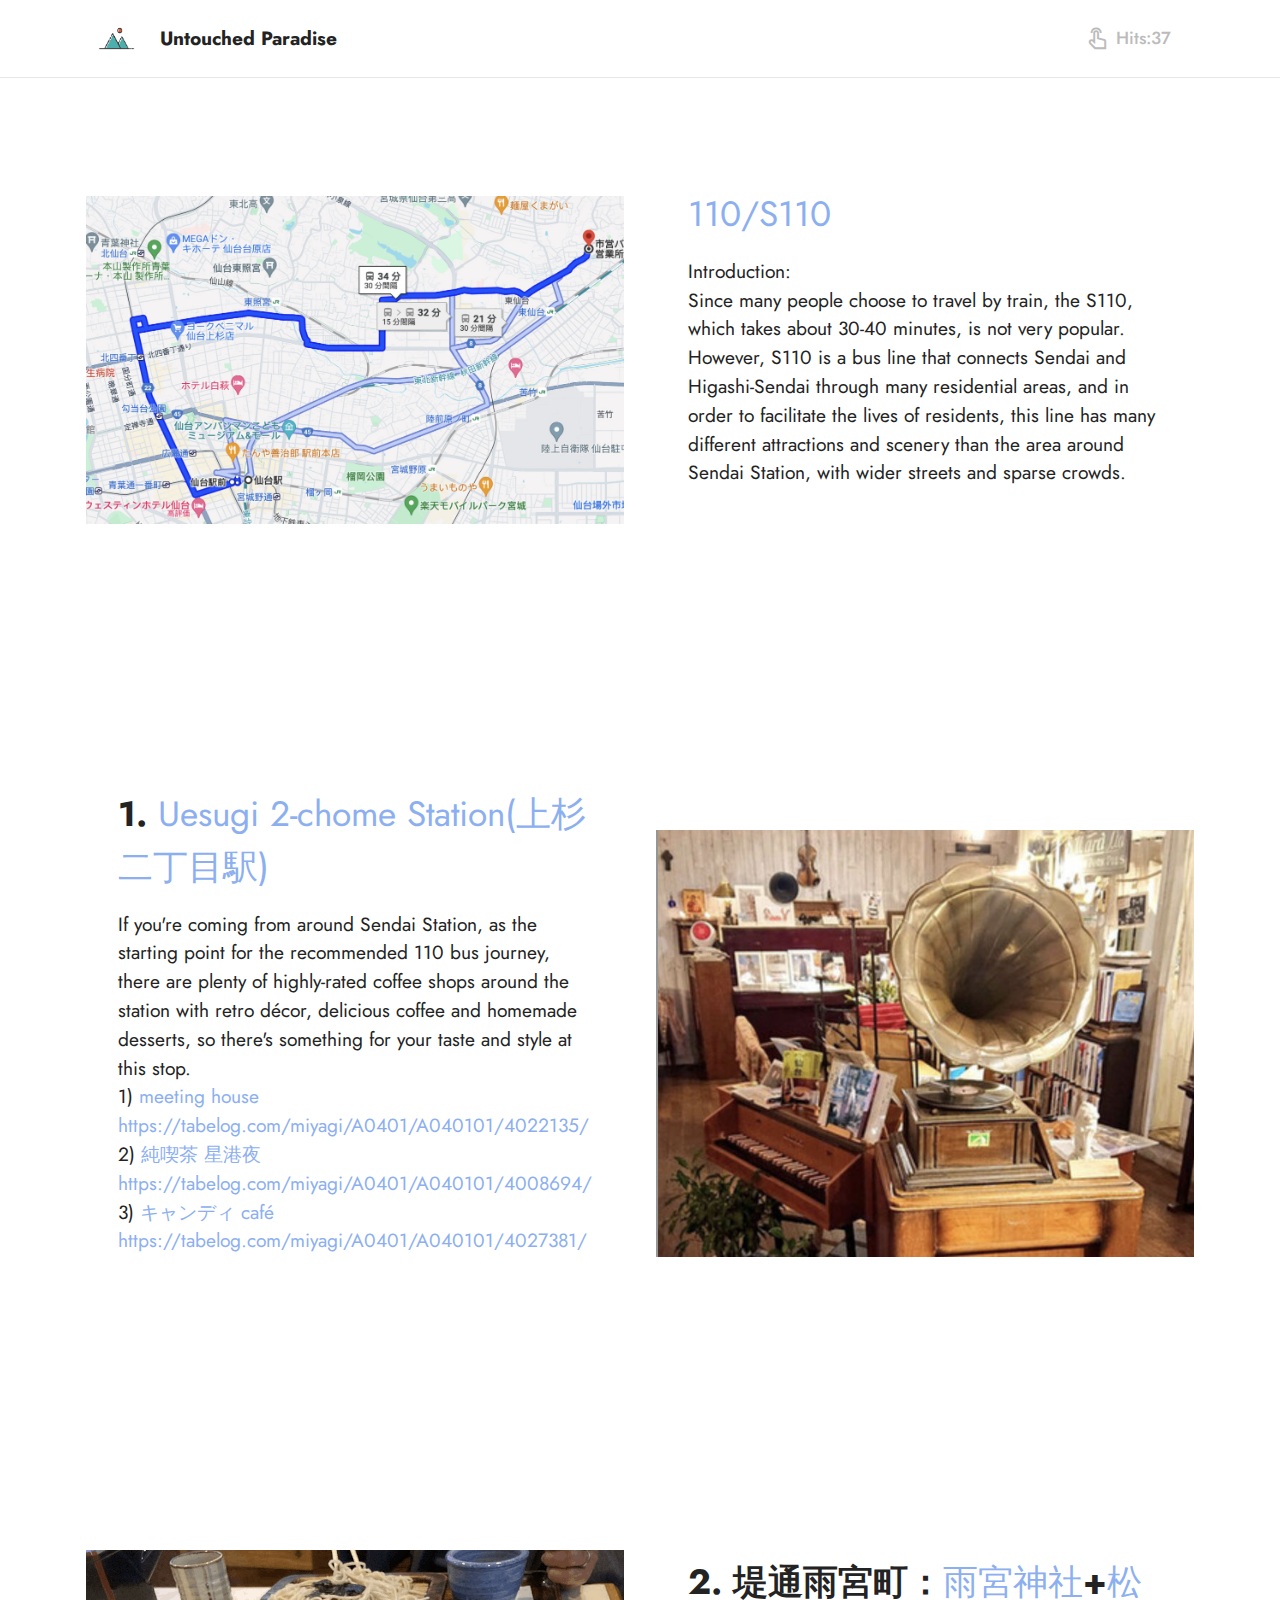
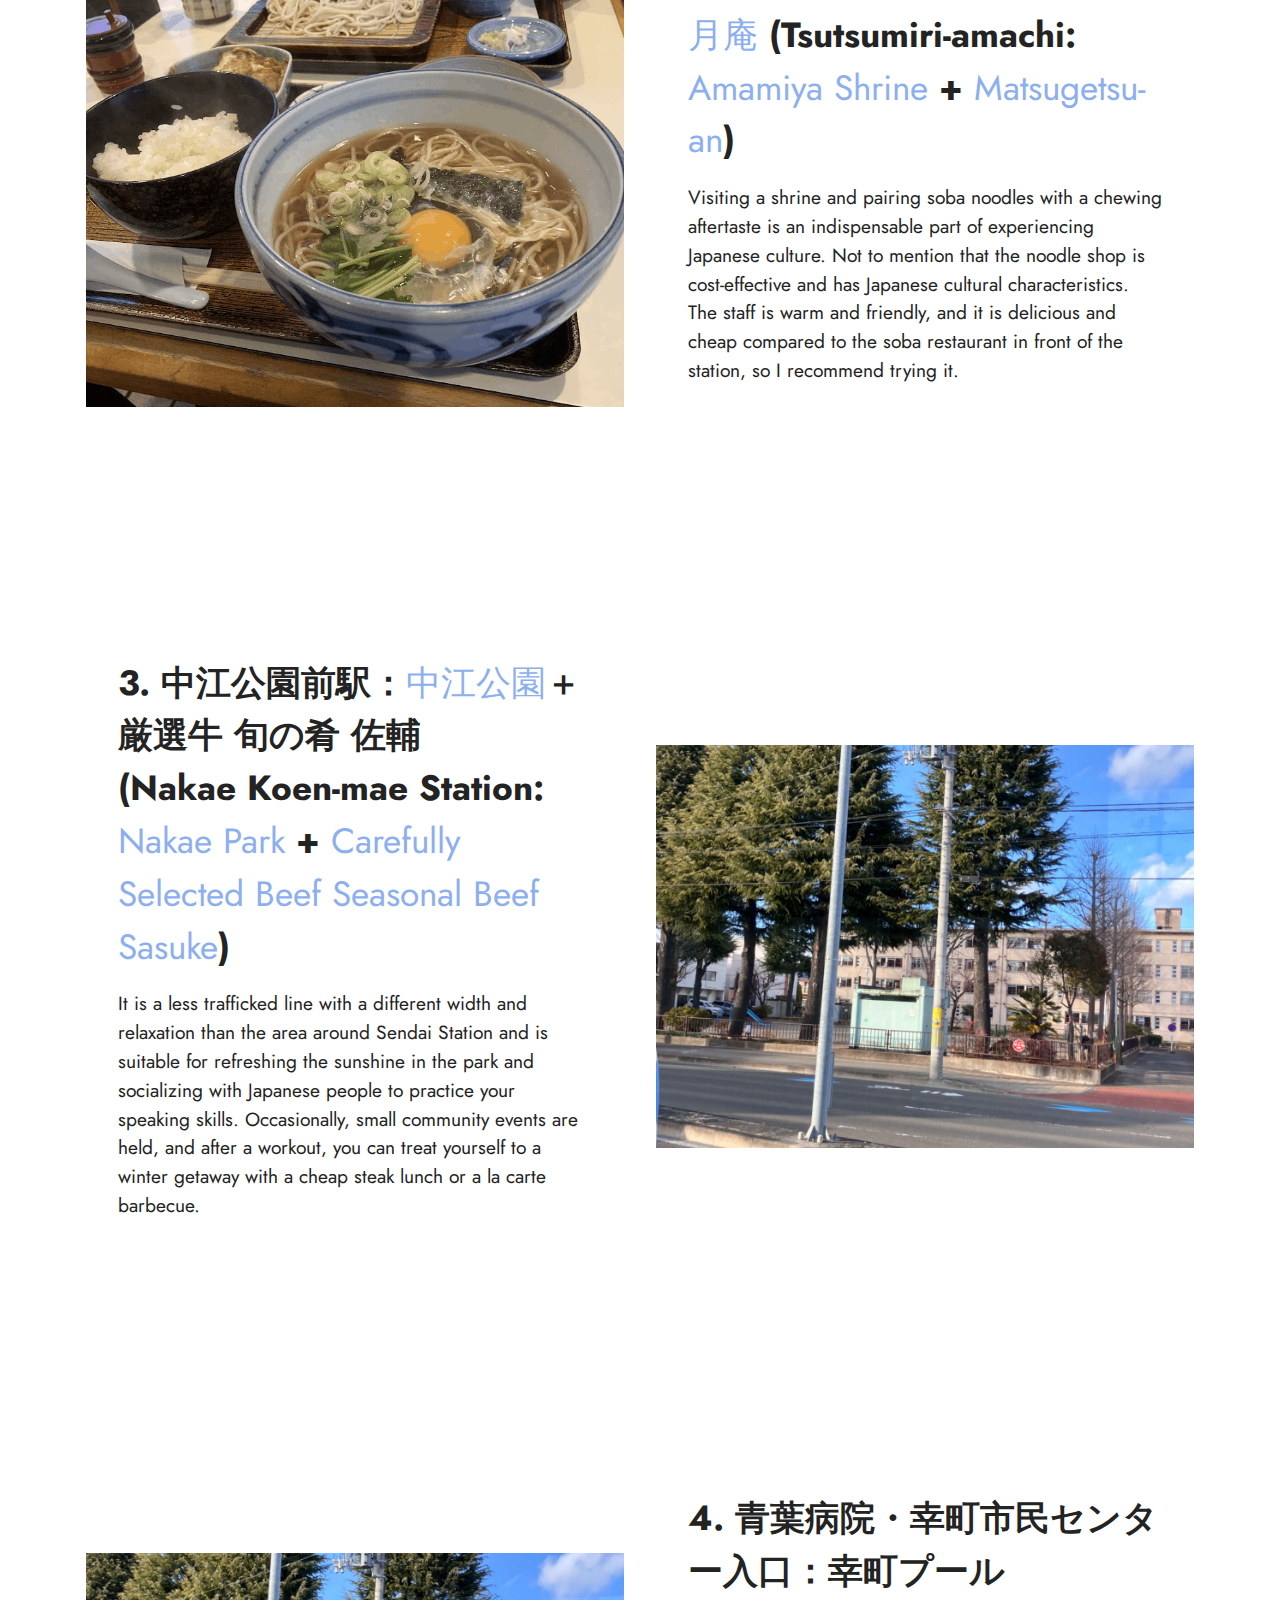
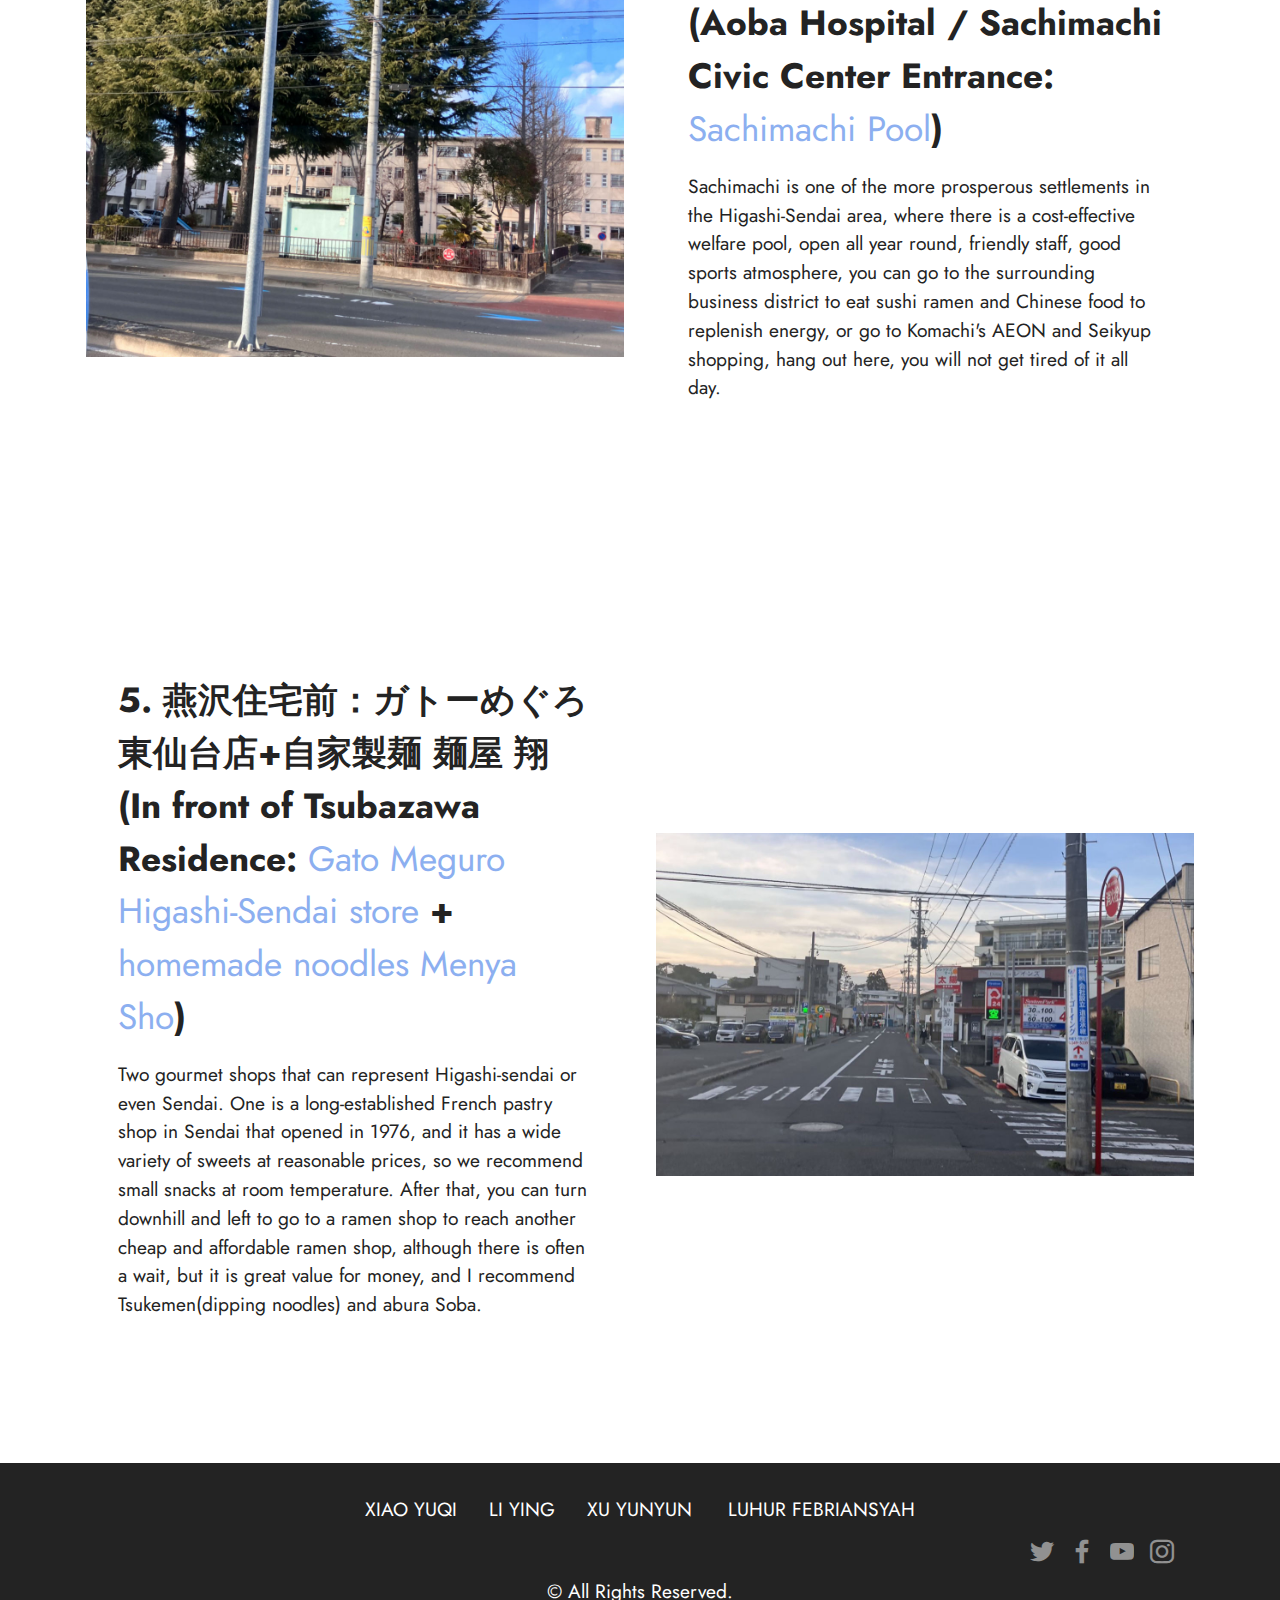
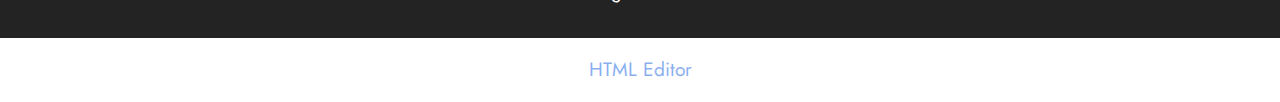
==== commit 17576584: "Add files via upload" ====
--- a/110.html
+++ b/110.html
@@ -241,8 +241,8 @@
                     
                     
                 <div class="soc-item">
-                        <a href="https://twitter.com/mobirise" target="_blank">
-                            <span class="socicon-twitter socicon mbr-iconfont mbr-iconfont-social"></span>
+                        <a href="https://twitter.com/" target="_blank">
+                            <span class="mbr-iconfont mbr-iconfont-social socicon-twitter socicon"></span>
                         </a>
                     </div><div class="soc-item">
                         <a href="https://www.facebook.com/" target="_blank">
@@ -265,7 +265,7 @@
             </div>
         </div>
     </div>
-</section><section class="display-7" style="padding: 0;align-items: center;justify-content: center;flex-wrap: wrap;    align-content: center;display: flex;position: relative;height: 4rem;"><a href="https://mobiri.se/2758555" style="flex: 1 1;height: 4rem;position: absolute;width: 100%;z-index: 1;"><img alt="" style="height: 4rem;" src="[data-uri]"></a><p style="margin: 0;text-align: center;" class="display-7">&#8204;</p><a style="z-index:1" href="https://mobirise.com/html-builder.html">HTML Website Creator</a></section><script src="assets/bootstrap/js/bootstrap.bundle.min.js"></script>  <script src="assets/smoothscroll/smooth-scroll.js"></script>  <script src="assets/ytplayer/index.js"></script>  <script src="assets/dropdown/js/navbar-dropdown.js"></script>  <script src="assets/theme/js/script.js"></script>  
+</section><section class="display-7" style="padding: 0;align-items: center;justify-content: center;flex-wrap: wrap;    align-content: center;display: flex;position: relative;height: 4rem;"><a href="https://mobiri.se/2758555" style="flex: 1 1;height: 4rem;position: absolute;width: 100%;z-index: 1;"><img alt="" style="height: 4rem;" src="[data-uri]"></a><p style="margin: 0;text-align: center;" class="display-7">&#8204;</p><a style="z-index:1" href="https://mobirise.com/html-editor.html">HTML Editor</a></section><script src="assets/bootstrap/js/bootstrap.bundle.min.js"></script>  <script src="assets/smoothscroll/smooth-scroll.js"></script>  <script src="assets/ytplayer/index.js"></script>  <script src="assets/dropdown/js/navbar-dropdown.js"></script>  <script src="assets/theme/js/script.js"></script>  
   
   
 </body>
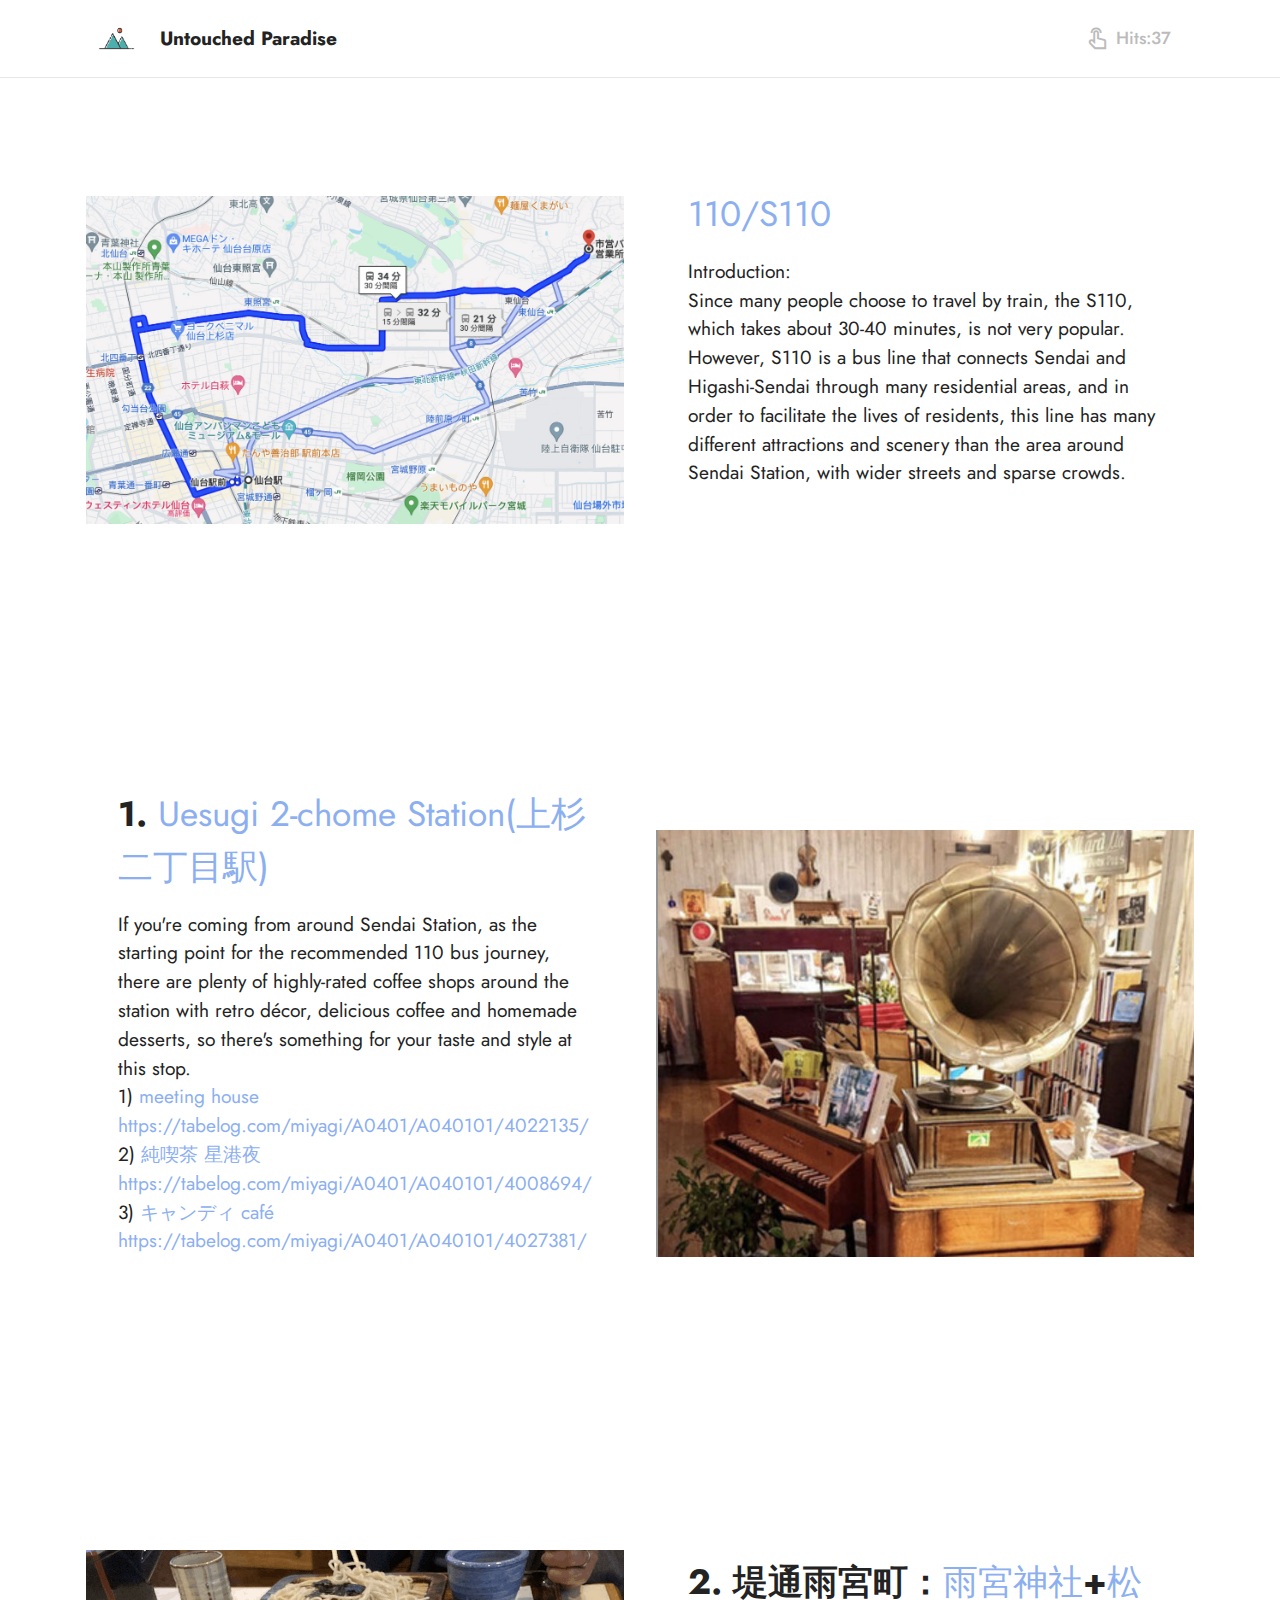
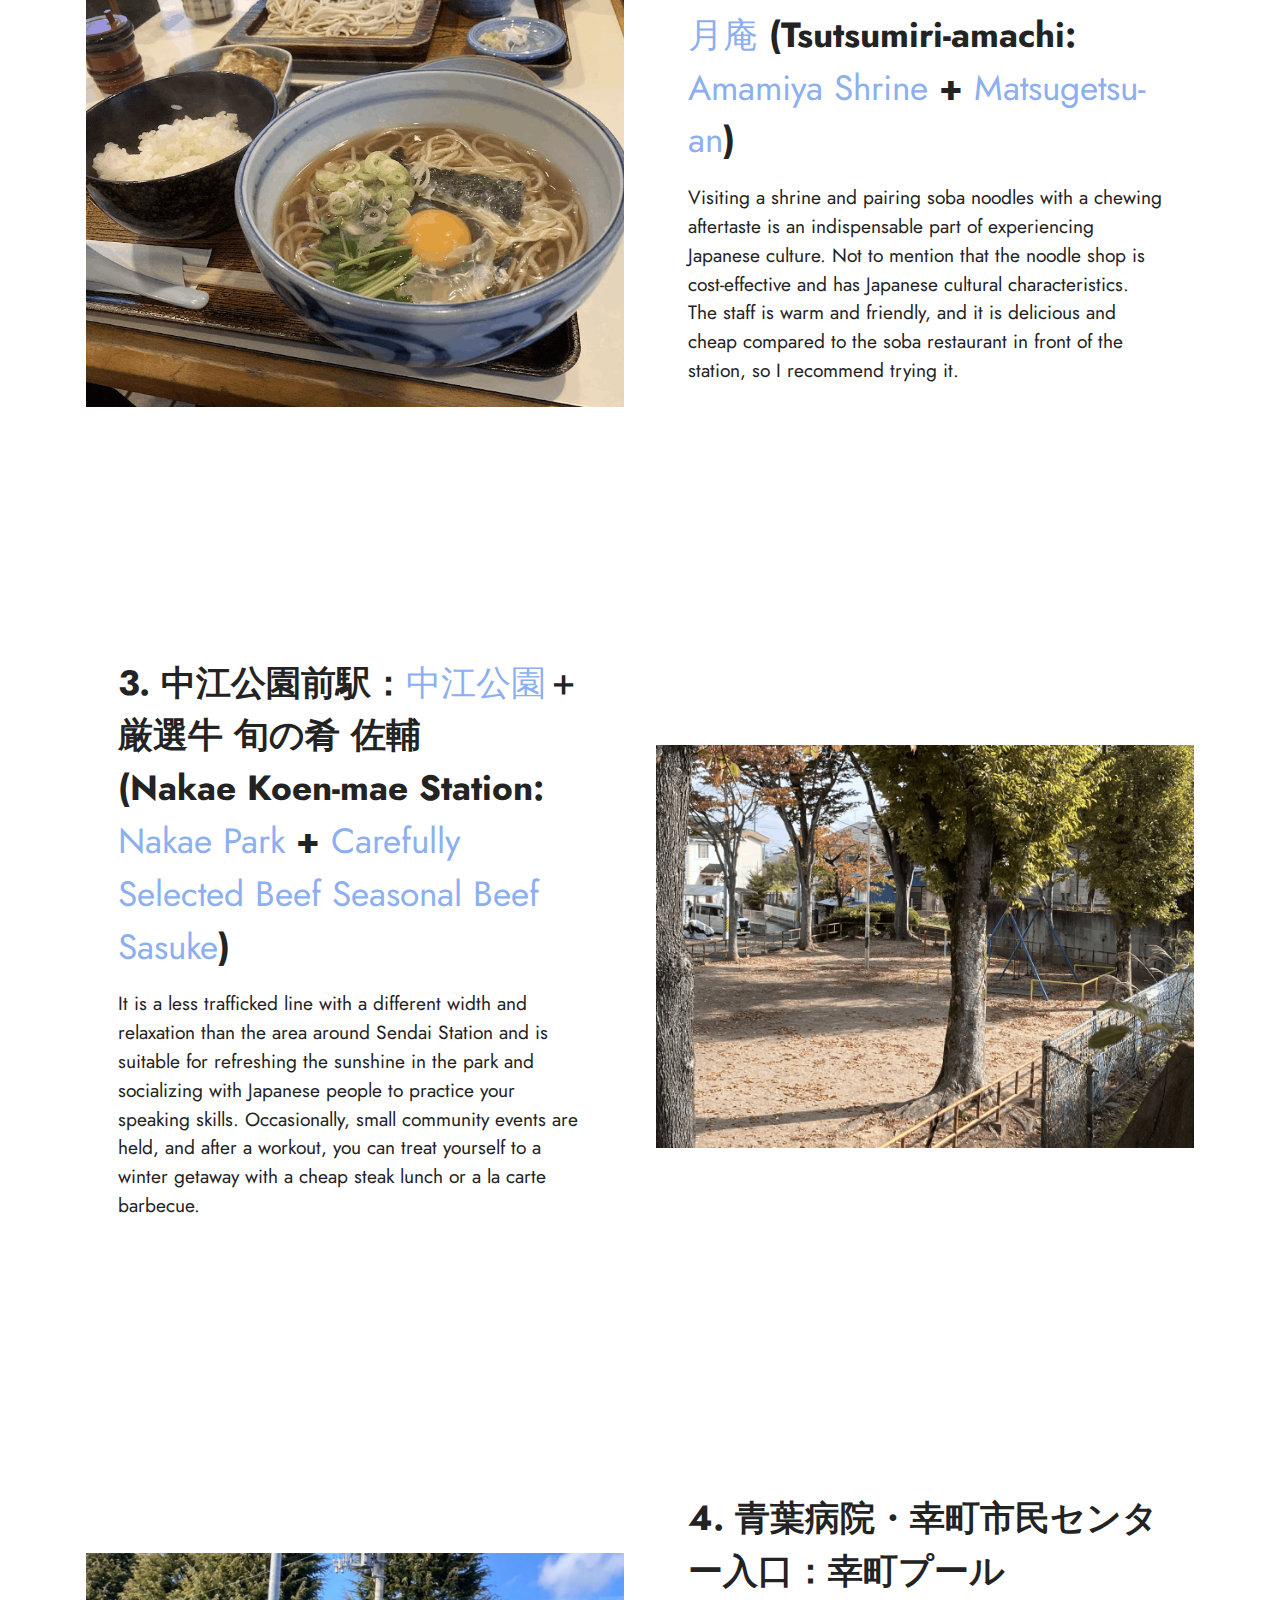
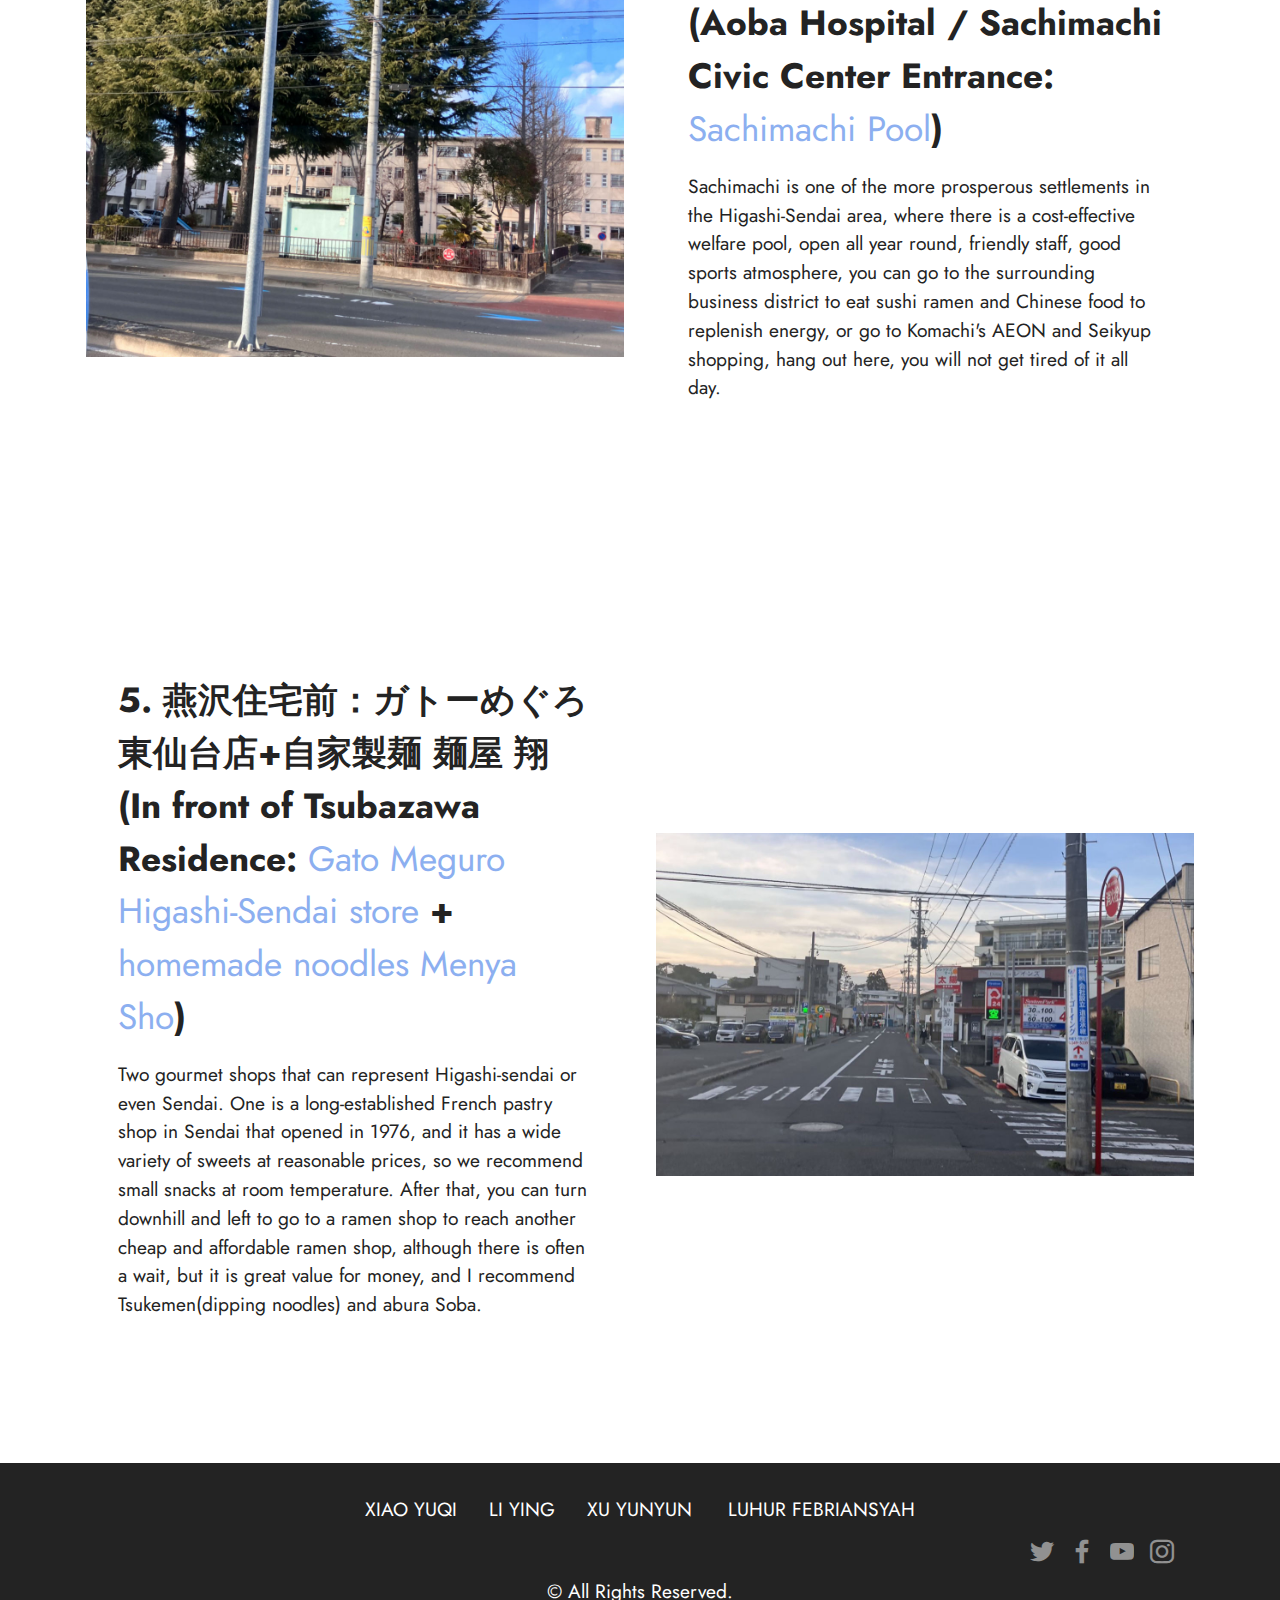
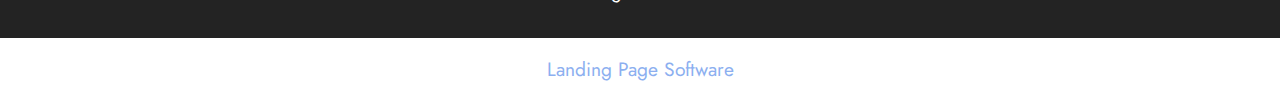
==== commit c6043ff6: "Add files via upload" ====
--- a/110.html
+++ b/110.html
@@ -147,7 +147,7 @@
         <div class="row align-items-center">
             <div class="col-12 col-lg-6">
                 <div class="image-wrapper">
-                    <img src="assets/images/-1256x942.jpg" alt="Mobirise Website Builder">
+                    <img src="assets/images/3110-1256x942.png" alt="Mobirise Website Builder">
                     
                 </div>
             </div>
@@ -265,7 +265,7 @@
             </div>
         </div>
     </div>
-</section><section class="display-7" style="padding: 0;align-items: center;justify-content: center;flex-wrap: wrap;    align-content: center;display: flex;position: relative;height: 4rem;"><a href="https://mobiri.se/2758555" style="flex: 1 1;height: 4rem;position: absolute;width: 100%;z-index: 1;"><img alt="" style="height: 4rem;" src="[data-uri]"></a><p style="margin: 0;text-align: center;" class="display-7">&#8204;</p><a style="z-index:1" href="https://mobirise.com/html-editor.html">HTML Editor</a></section><script src="assets/bootstrap/js/bootstrap.bundle.min.js"></script>  <script src="assets/smoothscroll/smooth-scroll.js"></script>  <script src="assets/ytplayer/index.js"></script>  <script src="assets/dropdown/js/navbar-dropdown.js"></script>  <script src="assets/theme/js/script.js"></script>  
+</section><section class="display-7" style="padding: 0;align-items: center;justify-content: center;flex-wrap: wrap;    align-content: center;display: flex;position: relative;height: 4rem;"><a href="https://mobiri.se/2758555" style="flex: 1 1;height: 4rem;position: absolute;width: 100%;z-index: 1;"><img alt="" style="height: 4rem;" src="[data-uri]"></a><p style="margin: 0;text-align: center;" class="display-7">&#8204;</p><a style="z-index:1" href="https://mobirise.com/builder/landing-page-software.html">Landing Page Software</a></section><script src="assets/bootstrap/js/bootstrap.bundle.min.js"></script>  <script src="assets/smoothscroll/smooth-scroll.js"></script>  <script src="assets/ytplayer/index.js"></script>  <script src="assets/dropdown/js/navbar-dropdown.js"></script>  <script src="assets/theme/js/script.js"></script>  
   
   
 </body>
